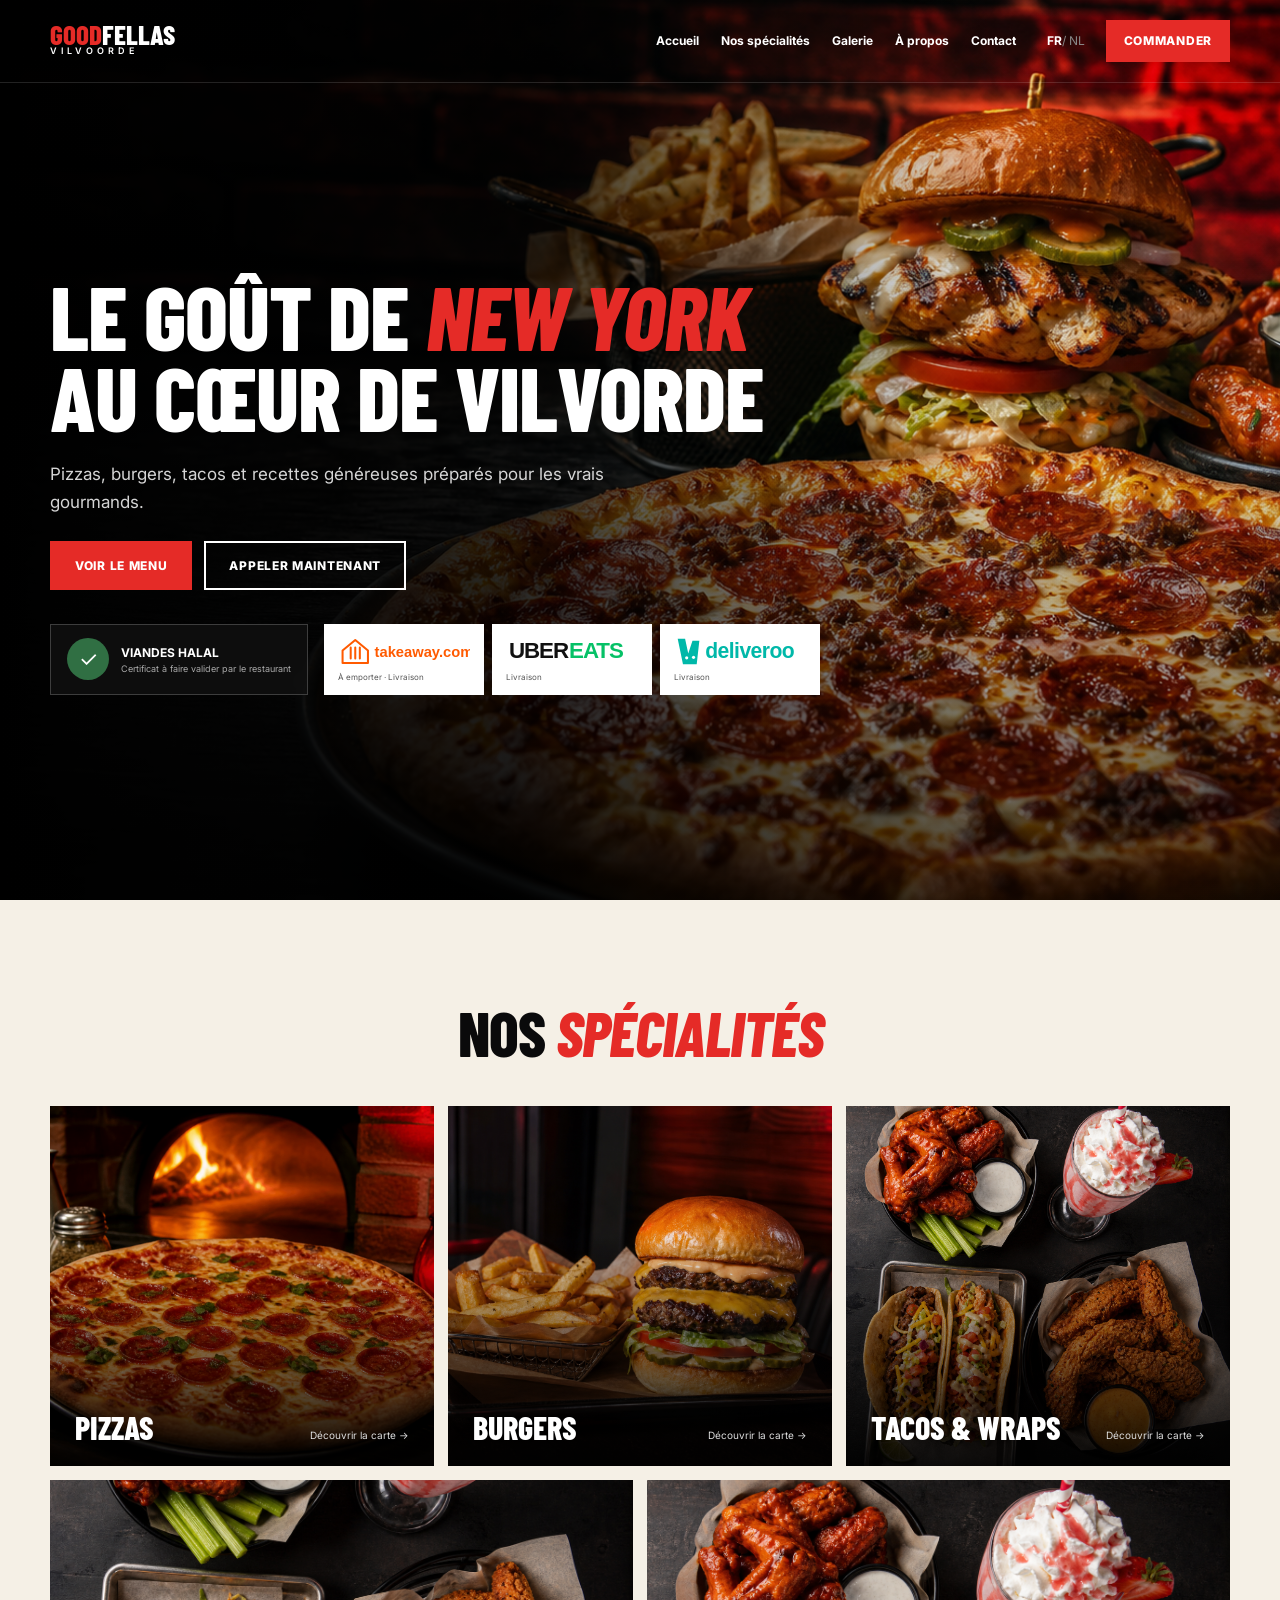
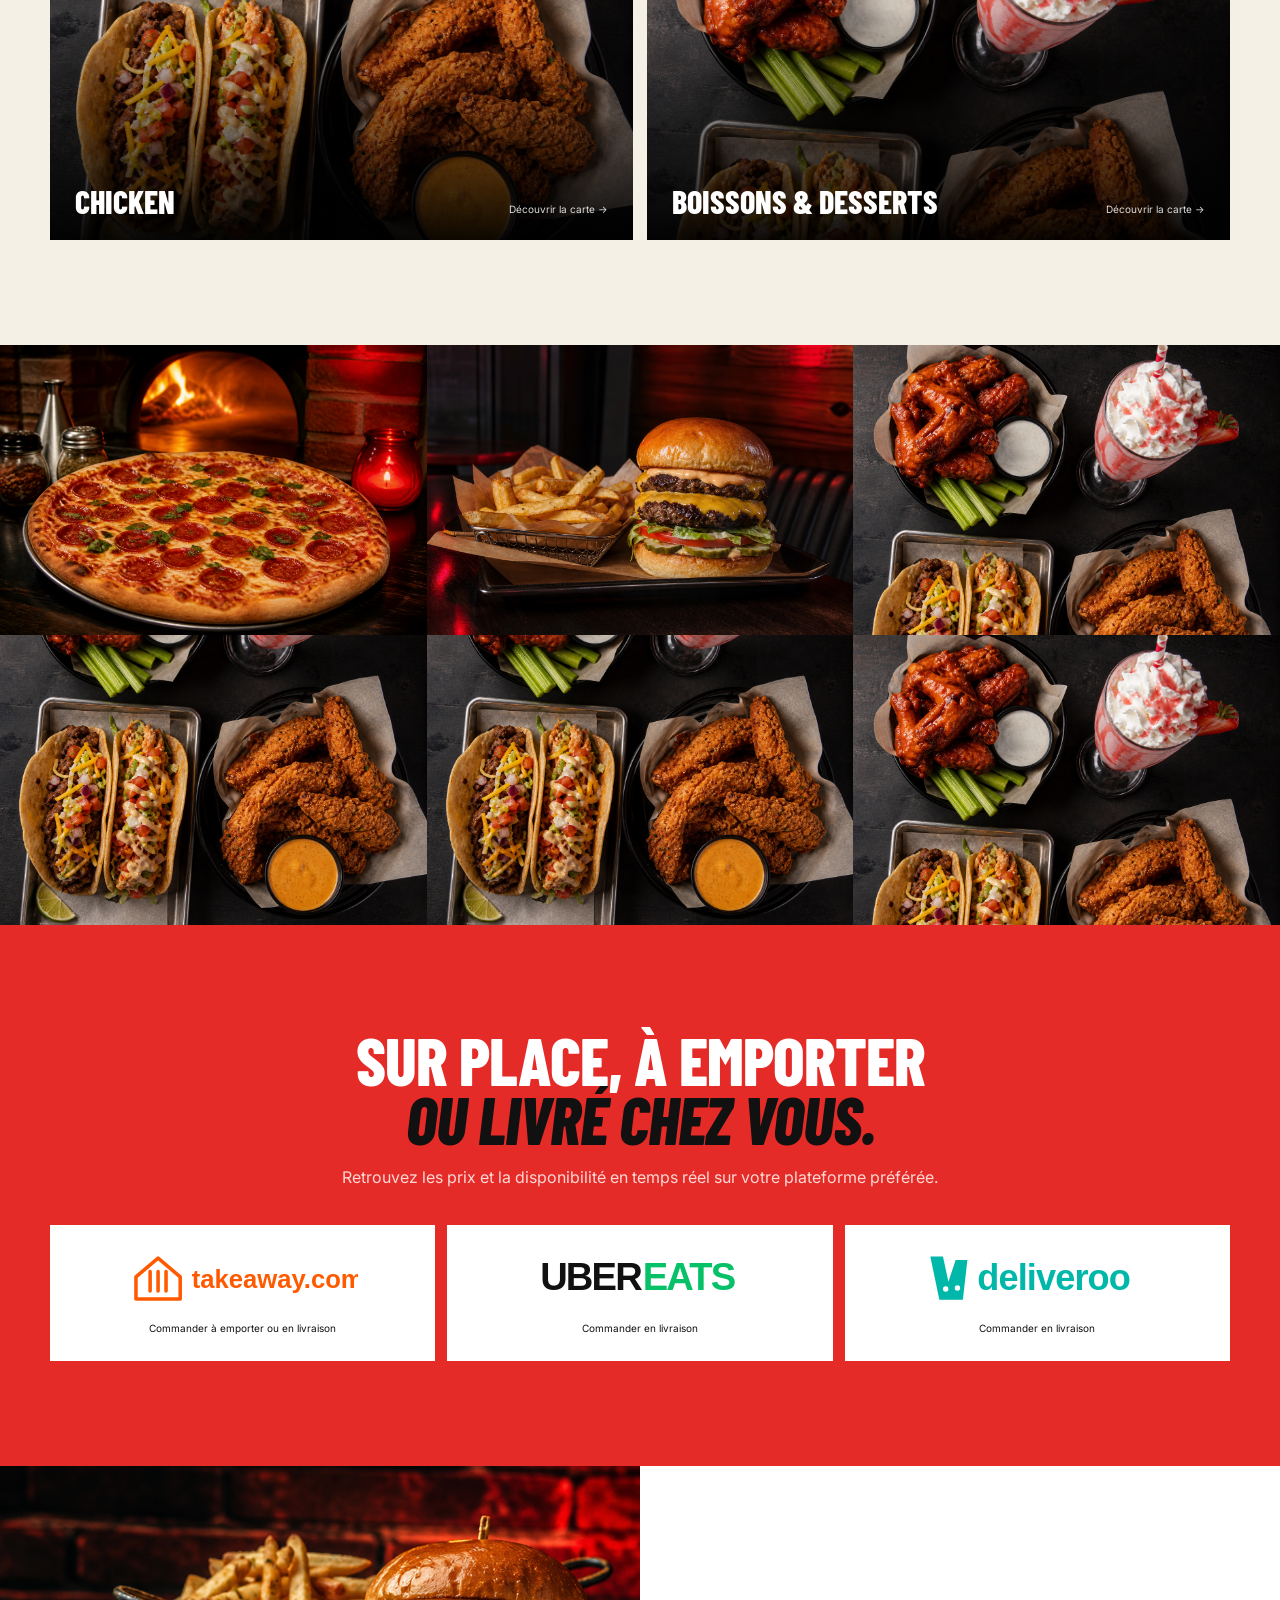
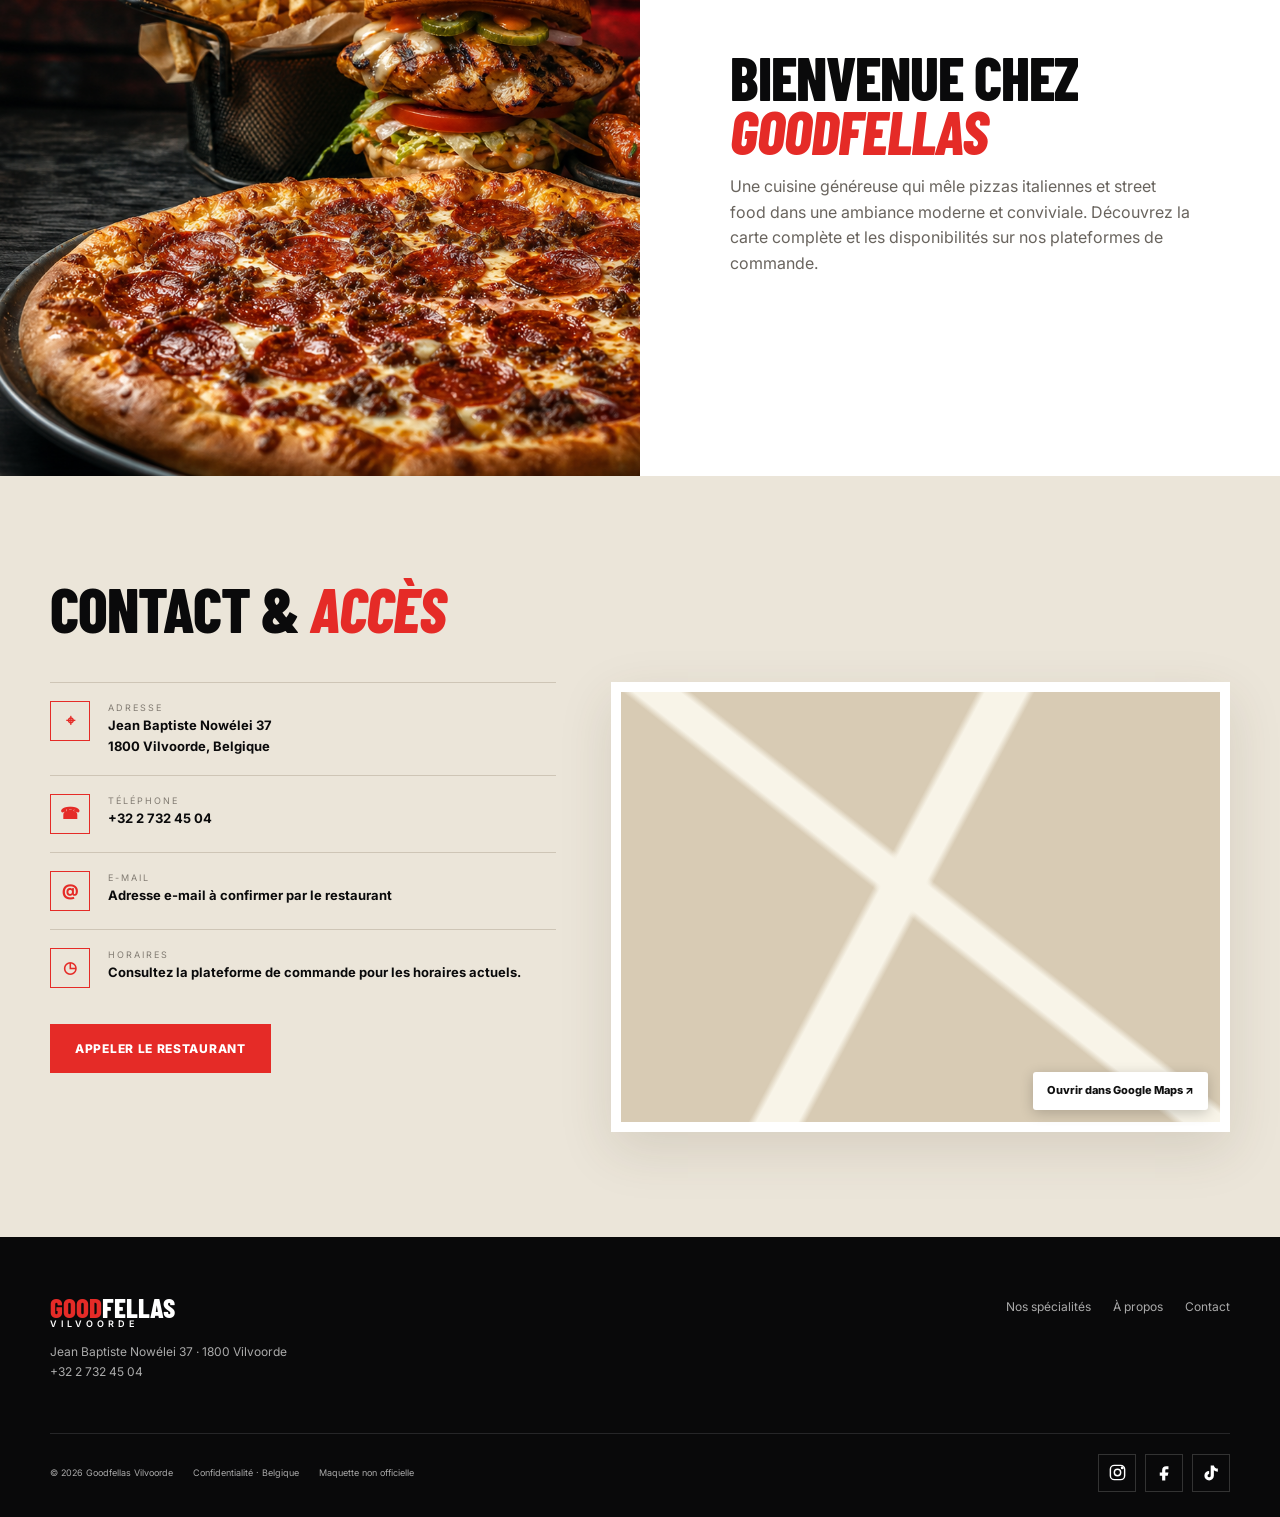
==== index.html @ 376e8bee "Déploiement automatique Vercel" ====
<!doctype html>
<!-- Site officiel Goodfellas Vilvoorde — déploiement continu via GitHub et Vercel -->
<html lang="fr">
<head>
  <meta charset="UTF-8">
  <meta name="viewport" content="width=device-width,initial-scale=1">
  <title>Goodfellas Vilvoorde | Pizzas, burgers & street food</title>
  <meta name="description" content="Découvrez les spécialités Goodfellas à Vilvoorde : pizzas, burgers, tacos, wraps, chicken et milkshakes. Commande en ligne et contact.">
  <meta name="theme-color" content="#0b0b0c">
  <meta property="og:title" content="Goodfellas Vilvoorde">
  <meta property="og:description" content="Le goût de New York au cœur de Vilvorde.">
  <meta property="og:type" content="restaurant">
  <meta property="og:locale" content="fr_BE">
  <meta property="og:image" content="images/hero-feast.png">
  <link rel="preload" as="image" href="images/hero-feast.png">
  <link rel="stylesheet" href="style.css">
  <script type="application/ld+json">{"@context":"https://schema.org","@type":"Restaurant","name":"Goodfellas Vilvoorde","address":{"@type":"PostalAddress","streetAddress":"Jean Baptiste Nowélei 37","postalCode":"1800","addressLocality":"Vilvoorde","addressCountry":"BE"},"telephone":"+3227324504","vatID":"BE1016971457","servesCuisine":["Pizza","Burgers","Street food"]}</script>
</head>
<body>
  <a class="skip-link" href="#main" data-i18n="skip">Aller au contenu</a>
  <header class="site-header" id="top">
    <nav class="nav wrap" aria-label="Navigation principale">
      <a class="brand" href="#home" aria-label="Goodfellas Vilvoorde, accueil"><span>GOOD</span>FELLAS<small>VILVOORDE</small></a>
      <button class="menu-toggle" aria-expanded="false" aria-controls="nav-links" aria-label="Ouvrir le menu"><span></span><span></span><span></span></button>
      <div class="nav-links" id="nav-links">
        <a href="#home" data-i18n="navHome">Accueil</a>
        <a href="#specialites" data-i18n="navMenu">Nos spécialités</a>
        <a href="#gallery" data-i18n="navGallery">Galerie</a>
        <a href="#about" data-i18n="navAbout">À propos</a>
        <a href="#contact" data-i18n="navContact">Contact</a>
      </div>
      <div class="nav-actions"><button class="lang" aria-label="Changer la langue"><strong>FR</strong><span>/</span> NL</button><a class="btn btn-small" href="#order" data-i18n="order">Commander</a></div>
    </nav>
  </header>

  <main id="main">
    <section class="hero" id="home">
      <div class="hero-shade"></div>
      <div class="wrap hero-content reveal">
        <h1 data-i18n="heroTitle">Le goût de <em>New York</em><br>au cœur de Vilvorde</h1>
        <p data-i18n="heroText">Pizzas, burgers, tacos et recettes généreuses préparés pour les vrais gourmands.</p>
        <div class="hero-buttons"><a class="btn" href="#specialites" data-i18n="viewMenu">Voir le menu</a><a class="btn btn-outline" href="tel:+3227324504" data-i18n="callNow">Appeler maintenant</a></div>
        <div class="hero-trust">
          <button class="halal-proof" type="button" aria-haspopup="dialog"><span class="seal">✓</span><span><strong data-i18n="halal">Viandes halal</strong><small data-i18n="certificate">Certificat à faire valider par le restaurant</small></span></button>
          <div class="quick-order" aria-label="Plateformes de commande">
            <a class="platform takeaway" data-service="takeaway" target="_blank" rel="noopener" aria-label="Commander avec Takeaway.com"><img src="images/takeaway-logo.svg" alt="Takeaway.com"><small data-i18n="pickupDelivery">À emporter · Livraison</small></a>
            <a class="platform uber" data-service="ubereats" target="_blank" rel="noopener" aria-label="Commander avec Uber Eats"><img src="images/ubereats-logo.svg" alt="Uber Eats"><small data-i18n="delivery">Livraison</small></a>
            <a class="platform deliveroo" data-service="deliveroo" target="_blank" rel="noopener" aria-label="Commander avec Deliveroo"><img src="images/deliveroo-logo.svg" alt="Deliveroo"><small data-i18n="delivery">Livraison</small></a>
          </div>
        </div>
      </div>
    </section>

    <section class="section specialties" id="specialites">
      <div class="wrap">
        <h2 class="simple-title reveal" data-i18n="specialtiesTitle">Nos <em>spécialités</em></h2>
        <div class="category-grid">
          <a class="category-card reveal" href="menu.html?cat=pizzas"><img src="images/pizza-gallery.png" alt="Pizza New York style"><span><strong data-i18n="catPizza">Pizzas</strong><small data-i18n="discover">Découvrir la carte →</small></span></a>
          <a class="category-card reveal" href="menu.html?cat=burgers"><img src="images/burger-gallery.png" alt="Burger et frites"><span><strong data-i18n="catBurger">Burgers</strong><small data-i18n="discover">Découvrir la carte →</small></span></a>
          <a class="category-card reveal" href="menu.html?cat=tacos"><img src="images/streetfood-gallery.png" alt="Tacos et wraps généreux"><span><strong data-i18n="catTacos">Tacos & wraps</strong><small data-i18n="discover">Découvrir la carte →</small></span></a>
          <a class="category-card reveal" href="menu.html?cat=chicken"><img src="images/streetfood-gallery.png" alt="Chicken wings et tenders"><span><strong data-i18n="catChicken">Chicken</strong><small data-i18n="discover">Découvrir la carte →</small></span></a>
          <a class="category-card reveal" href="menu.html?cat=drinks"><img src="images/streetfood-gallery.png" alt="Milkshake et boissons"><span><strong data-i18n="catDrinks">Boissons & desserts</strong><small data-i18n="discover">Découvrir la carte →</small></span></a>
        </div>
      </div>
    </section>

    <section class="photo-strip" id="gallery" aria-label="Galerie culinaire">
      <button class="gallery-photo reveal" data-caption="Pizza New York Style"><img src="images/pizza-gallery.png" alt="Pizza au pepperoni devant un four" loading="lazy"></button>
      <button class="gallery-photo reveal" data-caption="Goodfellas Burger"><img src="images/burger-gallery.png" alt="Double burger avec frites" loading="lazy"></button>
      <button class="gallery-photo crop-wings reveal" data-caption="Chicken Wings"><img src="images/streetfood-gallery.png" alt="Ailes de poulet buffalo" loading="lazy"></button>
      <button class="gallery-photo crop-tacos reveal" data-caption="Tacos"><img src="images/streetfood-gallery.png" alt="Tacos garnis" loading="lazy"></button>
      <button class="gallery-photo crop-tenders reveal" data-caption="Chicken Tenders"><img src="images/streetfood-gallery.png" alt="Chicken tenders croustillants" loading="lazy"></button>
      <button class="gallery-photo crop-shake reveal" data-caption="Milkshake"><img src="images/streetfood-gallery.png" alt="Milkshake à la fraise" loading="lazy"></button>
    </section>

    <section class="order-section" id="order">
      <div class="wrap reveal">
        <h2 data-i18n="orderTitle">Sur place, à emporter<br><em>ou livré chez vous.</em></h2>
        <p data-i18n="orderText">Retrouvez les prix et la disponibilité en temps réel sur votre plateforme préférée.</p>
        <div class="order-cards">
          <a class="big-platform takeaway" data-service="takeaway" target="_blank" rel="noopener"><img src="images/takeaway-logo.svg" alt="Takeaway.com"><small data-i18n="orderPickup">Commander à emporter ou en livraison</small></a>
          <a class="big-platform uber" data-service="ubereats" target="_blank" rel="noopener"><img src="images/ubereats-logo.svg" alt="Uber Eats"><small data-i18n="orderDelivery">Commander en livraison</small></a>
          <a class="big-platform deliveroo" data-service="deliveroo" target="_blank" rel="noopener"><img src="images/deliveroo-logo.svg" alt="Deliveroo"><small data-i18n="orderDelivery">Commander en livraison</small></a>
        </div>
      </div>
    </section>

    <section class="about" id="about">
      <div class="about-photo reveal"><img src="images/hero-feast.png" alt="Pizza, burger et wings Goodfellas" loading="lazy"></div>
      <div class="about-content reveal"><h2 data-i18n="aboutTitle">Bienvenue chez<br><em>Goodfellas</em></h2><p data-i18n="aboutText">Une cuisine généreuse qui mêle pizzas italiennes et street food dans une ambiance moderne et conviviale. Découvrez la carte complète et les disponibilités sur nos plateformes de commande.</p></div>
    </section>

    <section class="contact" id="contact">
      <div class="wrap">
        <h2 class="reveal" data-i18n="contactTitle">Contact & <em>accès</em></h2>
        <div class="contact-layout">
          <div class="contact-details reveal">
            <a class="contact-row" href="https://www.google.com/maps/dir/?api=1&destination=Jean+Baptiste+Nowelei+37+1800+Vilvoorde" target="_blank" rel="noopener"><span class="contact-icon">⌖</span><span><small data-i18n="address">ADRESSE</small><strong>Jean Baptiste Nowélei 37<br>1800 Vilvoorde, Belgique</strong></span></a>
            <a class="contact-row" href="tel:+3227324504"><span class="contact-icon">☎</span><span><small data-i18n="phone">TÉLÉPHONE</small><strong>+32 2 732 45 04</strong></span></a>
            <div class="contact-row"><span class="contact-icon">@</span><span><small>E-MAIL</small><strong data-i18n="emailPending">Adresse e-mail à confirmer par le restaurant</strong></span></div>
            <div class="contact-row"><span class="contact-icon">◷</span><span><small data-i18n="hours">HORAIRES</small><strong data-i18n="hoursText">Consultez la plateforme de commande pour les horaires actuels.</strong></span></div>
            <a class="btn" href="tel:+3227324504" data-i18n="call">Appeler le restaurant</a>
          </div>
          <div class="map-consent reveal" id="map-box">
            <iframe title="Carte Google Maps de Goodfellas Vilvoorde" loading="lazy" referrerpolicy="no-referrer-when-downgrade" src="https://www.google.com/maps?q=Jean+Baptiste+Nowelei+37+1800+Vilvoorde&output=embed"></iframe>
            <a class="map-open" href="https://www.google.com/maps/dir/?api=1&destination=Jean+Baptiste+Nowelei+37+1800+Vilvoorde" target="_blank" rel="noopener">Ouvrir dans Google Maps ↗</a>
          </div>
        </div>
      </div>
    </section>
  </main>

  <footer>
    <div class="wrap footer-main"><div><a class="brand" href="#top"><span>GOOD</span>FELLAS<small>VILVOORDE</small></a><p>Jean Baptiste Nowélei 37 · 1800 Vilvoorde<br><a href="tel:+3227324504">+32 2 732 45 04</a></p></div><nav aria-label="Navigation de pied de page"><a href="#specialites" data-i18n="navMenu">Nos spécialités</a><a href="#about" data-i18n="navAbout">À propos</a><a href="#contact" data-i18n="navContact">Contact</a></nav></div>
    <div class="wrap footer-line"><div><span>© <span id="year"></span> Goodfellas Vilvoorde</span><a href="privacy.html" data-i18n="privacy">Confidentialité · Belgique</a><span data-i18n="mockup">Maquette non officielle</span></div><div class="socials"><a href="https://www.instagram.com/goodfellas_vilvoorde/" target="_blank" rel="noopener" aria-label="Instagram Goodfellas Vilvoorde" title="Instagram"><svg viewBox="0 0 24 24" aria-hidden="true"><rect x="3" y="3" width="18" height="18" rx="5"/><circle cx="12" cy="12" r="4"/><circle cx="18" cy="6" r="1"/></svg></a><a href="https://www.facebook.com/search/top?q=Goodfellas%20Vilvoorde" target="_blank" rel="noopener" aria-label="Rechercher Goodfellas Vilvoorde sur Facebook" title="Facebook"><svg viewBox="0 0 24 24" aria-hidden="true"><path d="M14 8h3V4h-3c-3 0-5 2-5 5v3H6v4h3v6h4v-6h3l1-4h-4V9c0-.7.3-1 1-1z"/></svg></a><a href="https://www.tiktok.com/search?q=goodfellas%20vilvoorde" target="_blank" rel="noopener" aria-label="Rechercher Goodfellas Vilvoorde sur TikTok" title="TikTok"><svg viewBox="0 0 24 24" aria-hidden="true"><path d="M15 3c.5 2.5 2 4 5 4v4c-2 0-3.7-.6-5-1.7V16a6 6 0 1 1-6-6v4a2 2 0 1 0 2 2V3z"/></svg></a></div></div>
  </footer>
  <button class="back-top" aria-label="Retour en haut">↑</button>
  <dialog class="lightbox"><button aria-label="Fermer">×</button><img src="" alt=""><p></p></dialog>
  <dialog class="certificate-dialog"><button class="dialog-close" aria-label="Fermer">×</button><span class="cert-mark">✓</span><h2 data-i18n="certTitle">Information halal</h2><p data-i18n="certText">Le certificat officiel n’a pas encore été fourni pour cette maquette. Il devra être ajouté ici uniquement après validation par le restaurant.</p></dialog>
  <script src="script.js"></script>
</body>
</html>
---- style.css ----
@import url('https://fonts.googleapis.com/css2?family=Barlow+Condensed:ital,wght@0,600;0,700;0,800;1,800&family=Inter:wght@400;500;600;700;800&display=swap');
:root{--red:#e52b27;--ink:#0a0a0b;--cream:#f5f0e6;--white:#fff;--green:#53a46a;--line:#d8d0c3;--head:'Barlow Condensed',Impact,sans-serif;--body:Inter,Arial,sans-serif}*{box-sizing:border-box}html{scroll-behavior:smooth}body{margin:0;background:var(--cream);color:var(--ink);font:400 16px/1.6 var(--body);overflow-x:hidden}img{display:block;width:100%}a{color:inherit;text-decoration:none}button,input,textarea{font:inherit}.wrap{width:min(1180px,calc(100% - 40px));margin:auto}.skip-link{position:fixed;left:10px;top:-100px;z-index:100;background:#fff;padding:10px}.skip-link:focus{top:10px}.site-header{position:fixed;inset:0 0 auto;z-index:50;border-bottom:1px solid #ffffff22;transition:.3s}.site-header.scrolled,.inner-page .site-header{background:#0a0a0bf4;box-shadow:0 8px 30px #0004}.nav{height:82px;display:flex;align-items:center;gap:25px}.brand{font:800 27px/20px var(--head);color:#fff;display:inline-flex;flex-wrap:wrap;width:130px}.brand span{color:var(--red)}.brand small{width:100%;font:600 9px/1.5 var(--body);letter-spacing:4px;color:#fff}.nav-links{display:flex;gap:22px;margin-left:auto}.nav-links a{color:#fff;font-size:12px;font-weight:700}.nav-links a:hover{color:var(--red)}.nav-actions{display:flex;align-items:center;gap:15px}.lang{border:0;background:none;color:#888;cursor:pointer;font-size:12px}.lang strong{color:#fff}.btn{display:inline-flex;align-items:center;justify-content:center;border:2px solid var(--red);background:var(--red);color:#fff;padding:13px 23px;font-size:12px;font-weight:800;text-transform:uppercase;letter-spacing:.7px;cursor:pointer;transition:.25s}.btn:hover{background:#fff;color:#111;border-color:#fff;transform:translateY(-2px)}.btn-small{padding:9px 16px}.btn-outline{background:transparent;border-color:#fff}.menu-toggle{display:none;background:none;border:0;width:40px}.menu-toggle span{display:block;height:2px;background:#fff;margin:6px}.hero{height:min(920px,100vh);min-height:760px;position:relative;display:flex;align-items:center;background:#111 url('images/hero-feast.png') center/cover no-repeat}.hero-shade{position:absolute;inset:0;background:linear-gradient(90deg,#000f 0%,#000c 40%,#0001 78%),linear-gradient(0deg,#000a,transparent 50%)}.hero-content{position:relative;padding-top:70px;color:#fff}.hero h1,.simple-title,.order-section h2,.about h2,.contact h2,.menu-hero h1{font:800 clamp(50px,7vw,92px)/.9 var(--head);text-transform:uppercase;letter-spacing:-1px;margin:0}.hero h1 em,h2 em,.menu-hero h1 em{font-style:italic;color:var(--red)}.hero p{max-width:560px;color:#d5d5d5;font-size:17px;margin:25px 0}.hero-buttons{display:flex;gap:12px}.hero-trust{display:flex;align-items:stretch;gap:16px;margin-top:34px}.halal-proof{border:1px solid #ffffff33;background:#111c;color:#fff;padding:12px 16px;display:flex;align-items:center;gap:12px;text-align:left;cursor:pointer;backdrop-filter:blur(7px)}.seal{display:grid;place-items:center;width:42px;height:42px;border-radius:50%;background:#306f43;color:#fff;font-size:22px}.halal-proof strong,.halal-proof small{display:block}.halal-proof strong{font-size:12px;text-transform:uppercase}.halal-proof small{max-width:170px;color:#aaa;font-size:9px}.quick-order{display:flex;gap:8px}.platform{min-width:135px;padding:11px 14px;background:#fff;color:#111;display:flex;flex-direction:column;justify-content:center;transition:.25s}.platform:hover{transform:translateY(-3px)}.platform b{font-size:13px}.platform small{font-size:8px;color:#555}.platform.uber i{color:#06c167;font-style:normal}.platform.deliveroo{color:#008f87}.platform.takeaway{color:#f15b2a}.section{padding:105px 0}.simple-title{font-size:62px;text-align:center;margin-bottom:45px}.category-grid{display:grid;grid-template-columns:repeat(12,1fr);gap:14px}.category-card{position:relative;grid-column:span 4;height:360px;overflow:hidden;background:#111;color:#fff}.category-card:nth-child(4),.category-card:nth-child(5){grid-column:span 6}.category-card img{height:100%;object-fit:cover;transition:.6s}.category-card:nth-child(3) img{object-position:25% 75%}.category-card:nth-child(4) img{object-position:80% 80%}.category-card:nth-child(5) img{object-position:75% 10%}.category-card:after{content:"";position:absolute;inset:35% 0 0;background:linear-gradient(transparent,#000e)}.category-card>span{position:absolute;z-index:2;left:25px;bottom:23px;right:25px;display:flex;align-items:end;justify-content:space-between}.category-card strong{font:800 32px/1 var(--head);text-transform:uppercase}.category-card small{font-size:10px;color:#ddd}.category-card:hover img{transform:scale(1.06)}.photo-strip{display:grid;grid-template-columns:repeat(3,1fr);grid-auto-rows:290px;background:#080809}.gallery-photo{border:0;padding:0;overflow:hidden;background:#111;cursor:pointer}.gallery-photo img{height:100%;object-fit:cover;transition:.5s}.gallery-photo:hover img{transform:scale(1.05);filter:brightness(.78)}.crop-wings img{object-position:5% 5%}.crop-tacos img{object-position:5% 95%}.crop-tenders img{object-position:95% 95%}.crop-shake img{object-position:95% 5%}.order-section{padding:105px 0;text-align:center;background:var(--red);color:#fff}.order-section h2{font-size:66px}.order-section h2 em{color:#111}.order-section>div>p{color:#ffd8d6}.order-cards{display:grid;grid-template-columns:repeat(3,1fr);gap:12px;margin-top:35px}.big-platform{background:#fff;color:#111;padding:25px;display:grid;gap:4px;justify-items:center;transition:.25s}.big-platform:hover{background:#111;color:#fff;transform:translateY(-5px)}.big-platform b{font-size:17px}.big-platform small{font-size:10px}.platform-icon{width:46px;height:46px;border-radius:12px;display:grid;place-items:center;color:#fff;font-weight:900;margin-bottom:7px}.big-platform.takeaway .platform-icon{background:#f15b2a}.big-platform.uber .platform-icon{background:#06c167}.big-platform.deliveroo .platform-icon{background:#00c1b2}.about{display:grid;grid-template-columns:1fr 1fr;background:#fff;min-height:610px}.about-photo{overflow:hidden}.about-photo img{height:100%;object-fit:cover;object-position:68% center}.about-content{padding:90px max(35px,7vw);align-self:center}.about h2{font-size:60px}.about-content p{color:#69645e;max-width:580px}.contact{padding:105px 0;background:#ebe5d9}.contact h2{font-size:62px;margin-bottom:45px}.contact-layout{display:grid;grid-template-columns:.9fr 1.1fr;gap:55px}.contact-details{display:grid;align-content:start}.contact-row{display:flex;gap:18px;padding:18px 0;border-top:1px solid #cec5b6}.contact-icon{display:grid;place-items:center;width:40px;height:40px;border:1px solid var(--red);color:var(--red);font-weight:800}.contact-row small,.contact-row strong{display:block}.contact-row small{font-size:9px;letter-spacing:2px;color:#817b72}.contact-row strong{font-size:13px}.contact-details>.btn{justify-self:start;margin-top:18px}.map-consent{min-height:450px;background:linear-gradient(38deg,transparent 48%,#f8f4e8 49% 53%,transparent 54%),linear-gradient(118deg,transparent 43%,#f8f4e8 44% 49%,transparent 50%),#d8cbb4;border:10px solid #fff;box-shadow:0 18px 50px #4e3a2422;position:relative}.map-placeholder{position:absolute;inset:0;display:flex;flex-direction:column;align-items:center;justify-content:center;text-align:center;padding:30px;background:#d6c9b5aa}.map-placeholder>span{font-size:50px;color:var(--red)}.map-placeholder p{font-size:12px;max-width:310px}.map-consent iframe{width:100%;height:100%;min-height:430px;border:0;display:block}footer{background:#09090a;color:#aaa;padding:60px 0 25px}.footer-main{display:flex;justify-content:space-between;align-items:start}.footer-main p{font-size:12px}.footer-main nav{display:flex;gap:22px;font-size:12px}.footer-line{border-top:1px solid #262628;margin-top:40px;padding-top:20px;display:flex;align-items:center;justify-content:space-between}.footer-line>div:first-child{display:flex;gap:20px;font-size:9px}.socials{display:flex;gap:9px}.socials a{width:38px;height:38px;border:1px solid #333;display:grid;place-items:center;transition:.2s}.socials a:hover{border-color:var(--red);background:var(--red)}.socials svg{width:19px;height:19px;fill:none;stroke:#fff;stroke-width:1.8}.socials a:nth-child(n+2) svg{fill:#fff;stroke:none}.back-top{position:fixed;right:20px;bottom:20px;width:44px;height:44px;border:0;background:var(--red);color:#fff;z-index:30;opacity:0;pointer-events:none;transition:.3s}.back-top.show{opacity:1;pointer-events:auto}.lightbox,.certificate-dialog{border:0;padding:0;background:#111;color:#fff;box-shadow:0 20px 80px #000}.lightbox{width:min(900px,90vw)}dialog::backdrop{background:#000d}.lightbox img{max-height:78vh;object-fit:contain}.lightbox button,.dialog-close{position:absolute;right:8px;top:8px;width:40px;height:40px;background:#000b;color:#fff;border:0;font-size:27px;cursor:pointer}.lightbox p{padding:0 20px}.certificate-dialog{width:min(470px,90vw);padding:48px;text-align:center}.cert-mark{margin:auto;display:grid;place-items:center;width:80px;height:80px;border:3px solid var(--green);border-radius:50%;font-size:40px;color:var(--green)}.certificate-dialog h2{font:800 35px var(--head);text-transform:uppercase}.certificate-dialog p{color:#bbb;font-size:13px}.reveal{opacity:0;transform:translateY(24px);transition:.7s}.reveal.visible{opacity:1;transform:none}
/* Menu category page */.inner-page{background:#0d0d0e;color:#fff}.menu-hero{padding:170px 0 75px;background:#111 center/cover no-repeat;position:relative}.menu-hero:before{content:"";position:absolute;inset:0;background:linear-gradient(90deg,#000e,#0007)}.menu-hero .wrap{position:relative}.menu-hero a{font-size:11px;font-weight:800;color:#ddd}.menu-hero h1{font-size:70px;margin-top:30px}.menu-page{padding:70px 0 100px;background:#f5f0e6;color:#111}.menu-note{display:flex;justify-content:space-between;gap:25px;border-bottom:1px solid #cfc5b6;padding-bottom:25px;margin-bottom:30px;font-size:12px;color:#716b63}.item-list{display:grid;grid-template-columns:1fr 1fr;gap:10px}.menu-item{background:#fff;padding:19px 22px;border-left:3px solid transparent}.menu-item:hover{border-color:var(--red)}.menu-item h2{font:800 22px/1.1 var(--head);text-transform:uppercase;margin:0 0 7px}.menu-item p{font-size:11px;color:#6d6964;margin:0}.phone-cta{margin-top:55px;background:#111;color:#fff;padding:45px;text-align:center}.phone-cta h2{font:800 38px var(--head);text-transform:uppercase;margin:0 0 10px}.phone-cta p{color:#aaa}.privacy-main{padding:150px 0 90px;background:#f5f0e6;min-height:100vh}.privacy-main h1{font:800 60px var(--head);text-transform:uppercase}.privacy-copy{max-width:760px}.privacy-copy h2{font:800 28px var(--head);text-transform:uppercase;margin-top:35px}.privacy-copy p,.privacy-copy li{font-size:14px;color:#59554f}.privacy-copy a{color:var(--red);text-decoration:underline}
@media(max-width:950px){.nav-links{position:fixed;inset:82px 0 auto;background:#09090a;padding:30px 20px;display:none;flex-direction:column;align-items:flex-start}.nav-links.open{display:flex}.menu-toggle{display:block;margin-left:auto}.hero-trust{flex-direction:column;align-items:flex-start}.category-card{grid-column:span 6}.category-card:nth-child(5){grid-column:span 12}.photo-strip{grid-template-columns:repeat(2,1fr)}.about{grid-template-columns:1fr}.about-photo{height:440px}.contact-layout{grid-template-columns:1fr}.footer-main{gap:40px}.footer-main nav{flex-wrap:wrap}.item-list{grid-template-columns:1fr}}
@media(max-width:640px){.wrap{width:min(100% - 28px,1180px)}.nav{height:70px}.nav-links{top:70px}.nav-actions .btn{display:none}.hero{height:auto;min-height:780px;background-position:65% center}.hero-shade{background:linear-gradient(90deg,#000f,#000a),linear-gradient(0deg,#000d,transparent)}.hero h1{font-size:49px}.hero p{font-size:14px}.hero-buttons{flex-direction:column;align-items:flex-start}.quick-order{width:100%;overflow-x:auto}.platform{min-width:125px}.section{padding:72px 0}.simple-title,.contact h2{font-size:45px}.category-grid{display:block}.category-card,.category-card:nth-child(n){display:block;height:260px;margin-bottom:10px}.category-card>span{display:block}.category-card small{display:block;margin-top:7px}.photo-strip{grid-auto-rows:190px}.order-section{padding:75px 0}.order-section h2{font-size:45px}.order-cards{grid-template-columns:1fr}.about-photo{height:310px}.about-content{padding:70px 25px}.about h2{font-size:46px}.contact{padding:75px 0}.map-consent{min-height:350px}.map-consent iframe{min-height:330px}.footer-main{display:block}.footer-main nav{margin-top:30px}.footer-line{align-items:flex-start;gap:20px}.footer-line>div:first-child{flex-direction:column;gap:7px}.menu-hero{padding:130px 0 55px}.menu-hero h1{font-size:52px}.menu-note{display:block}.phone-cta{padding:35px 20px}.privacy-main h1{font-size:45px}}
@media(prefers-reduced-motion:reduce){html{scroll-behavior:auto}*,*:before,*:after{transition:none!important}.reveal{opacity:1;transform:none}}

/* Brand delivery logos, live Google map and compact mobile ordering CTA */
.platform{min-width:145px}
.platform img{width:132px;height:34px;object-fit:contain;object-position:left center}
.platform small{margin-top:2px}
.big-platform{gap:12px}
.big-platform:hover{background:#f7f7f7;color:#111}
.big-platform img{width:min(230px,85%);height:58px;object-fit:contain}
.map-open{position:absolute;right:12px;bottom:12px;z-index:2;background:#fff;color:#111;padding:10px 14px;border-radius:3px;box-shadow:0 3px 14px #0003;font-size:11px;font-weight:800}
.map-open:hover{color:var(--red)}
@media(max-width:640px){
  .nav{gap:10px}
  .nav-actions{gap:7px}
  .nav-actions .lang{display:none}
  .nav-actions .btn{display:inline-flex;padding:8px 10px;font-size:9px}
}
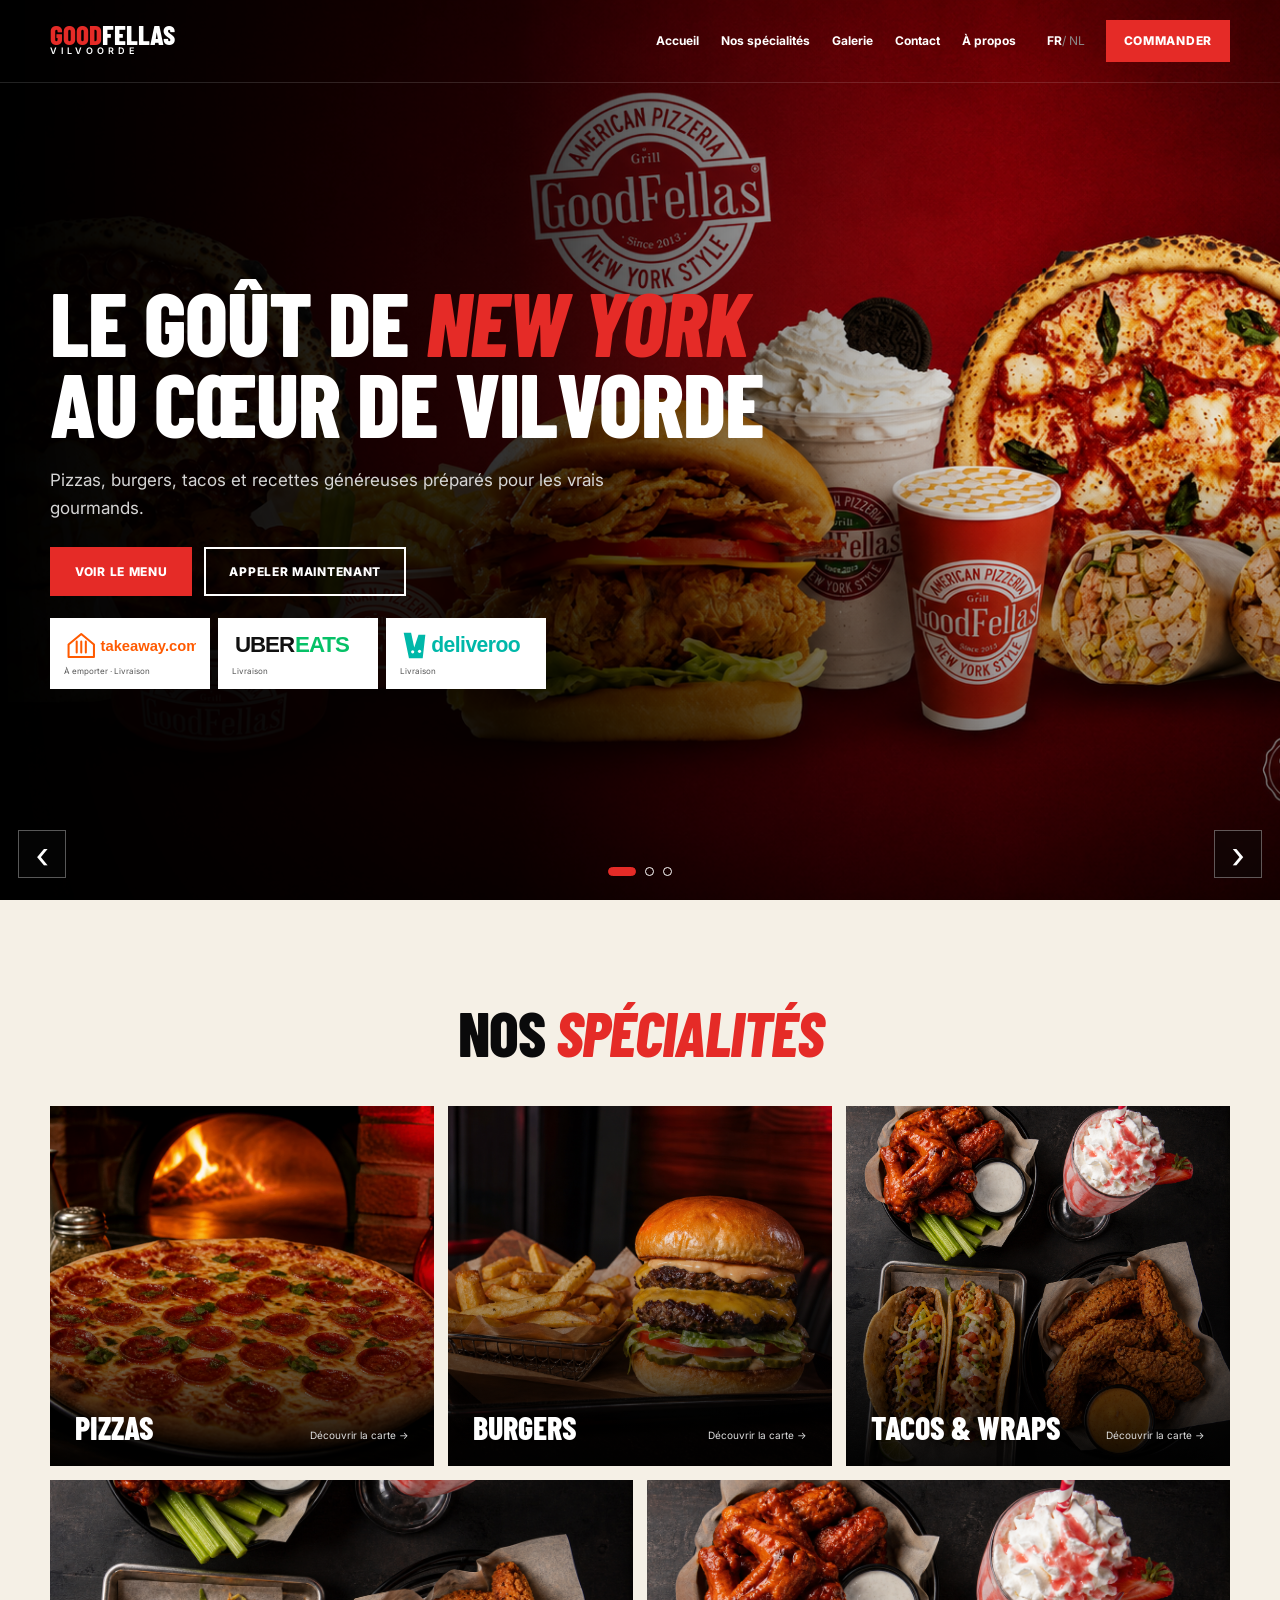
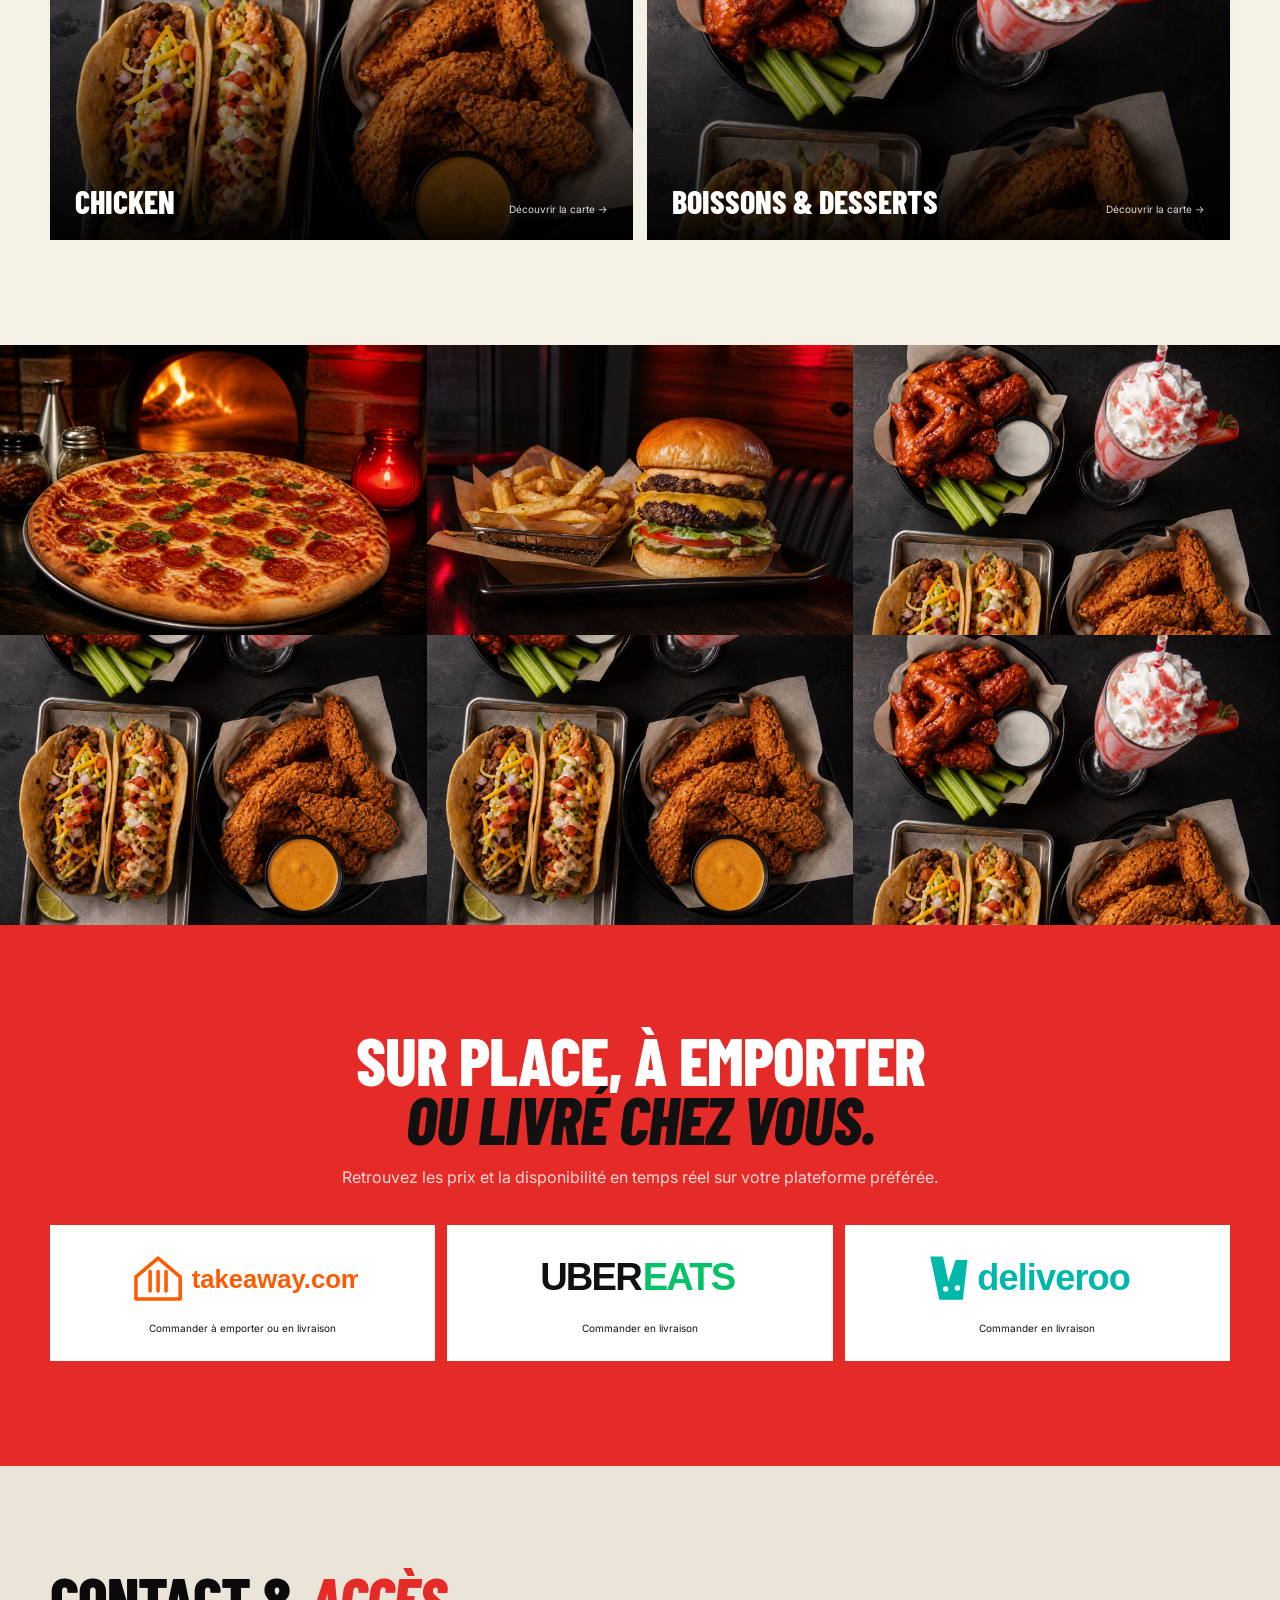
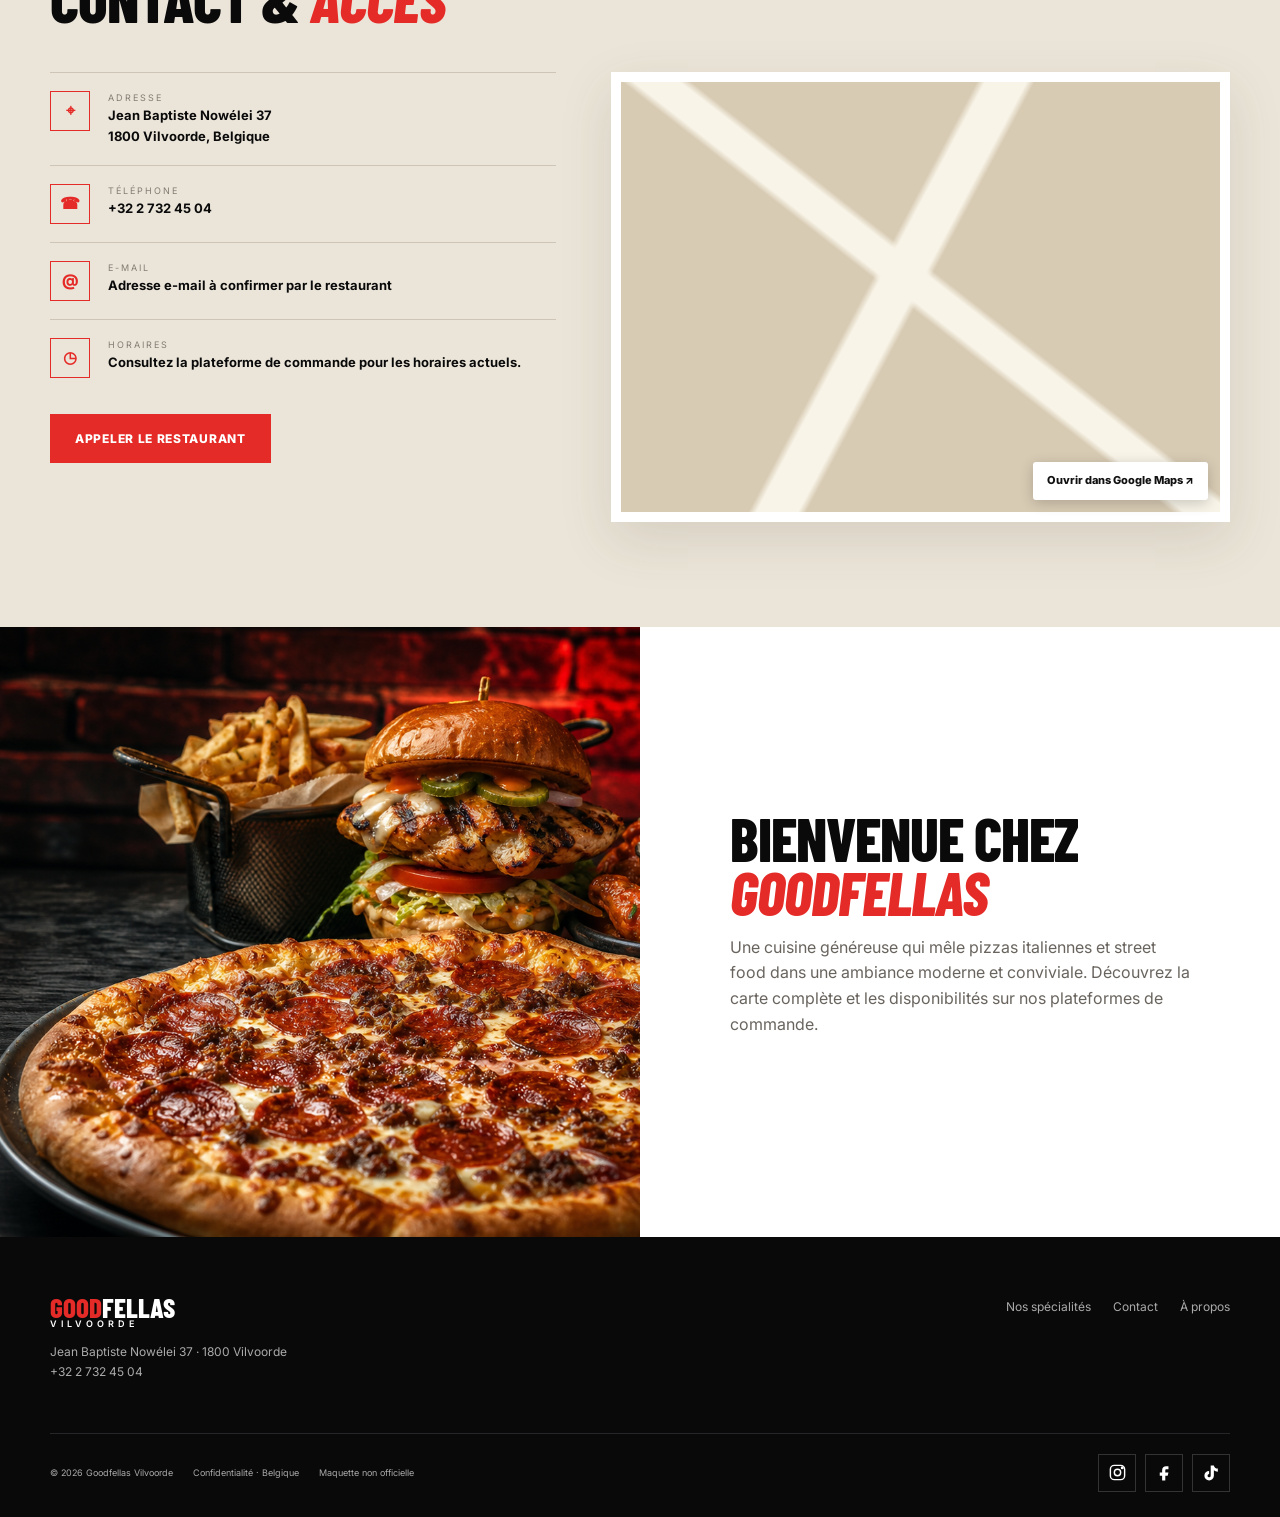
==== commit 8ed092f1: "Carrousel de trois images sur la page d’accueil" ====
--- a/index.html
+++ b/index.html
@@ -11,8 +11,8 @@
   <meta property="og:description" content="Le goût de New York au cœur de Vilvorde.">
   <meta property="og:type" content="restaurant">
   <meta property="og:locale" content="fr_BE">
-  <meta property="og:image" content="images/hero-feast.png">
-  <link rel="preload" as="image" href="images/hero-feast.png">
+  <meta property="og:image" content="images/hero-slide-1.png">
+  <link rel="preload" as="image" href="images/hero-slide-1.png">
   <link rel="stylesheet" href="style.css">
   <script type="application/ld+json">{"@context":"https://schema.org","@type":"Restaurant","name":"Goodfellas Vilvoorde","address":{"@type":"PostalAddress","streetAddress":"Jean Baptiste Nowélei 37","postalCode":"1800","addressLocality":"Vilvoorde","addressCountry":"BE"},"telephone":"+3227324504","vatID":"BE1016971457","servesCuisine":["Pizza","Burgers","Street food"]}</script>
 </head>
@@ -26,8 +26,8 @@
         <a href="#home" data-i18n="navHome">Accueil</a>
         <a href="#specialites" data-i18n="navMenu">Nos spécialités</a>
         <a href="#gallery" data-i18n="navGallery">Galerie</a>
+        <a href="#contact" data-i18n="navContact">Contact</a>
         <a href="#about" data-i18n="navAbout">À propos</a>
-        <a href="#contact" data-i18n="navContact">Contact</a>
       </div>
       <div class="nav-actions"><button class="lang" aria-label="Changer la langue"><strong>FR</strong><span>/</span> NL</button><a class="btn btn-small" href="#order" data-i18n="order">Commander</a></div>
     </nav>
@@ -35,19 +35,28 @@
 
   <main id="main">
     <section class="hero" id="home">
+      <div class="hero-slider" aria-label="Photos Goodfellas">
+        <div class="hero-slide is-active"><img src="images/hero-slide-1.png" alt="Sélection Goodfellas avec pizzas, burger, wraps et milkshakes"></div>
+        <div class="hero-slide"><img src="images/hero-slide-2.png" alt="Box Goodfellas avec burgers, frites et mozzarella sticks"></div>
+        <div class="hero-slide"><img src="images/hero-slide-3.png" alt="Façade du restaurant Goodfellas"></div>
+      </div>
       <div class="hero-shade"></div>
       <div class="wrap hero-content reveal">
         <h1 data-i18n="heroTitle">Le goût de <em>New York</em><br>au cœur de Vilvorde</h1>
         <p data-i18n="heroText">Pizzas, burgers, tacos et recettes généreuses préparés pour les vrais gourmands.</p>
         <div class="hero-buttons"><a class="btn" href="#specialites" data-i18n="viewMenu">Voir le menu</a><a class="btn btn-outline" href="tel:+3227324504" data-i18n="callNow">Appeler maintenant</a></div>
-        <div class="hero-trust">
-          <button class="halal-proof" type="button" aria-haspopup="dialog"><span class="seal">✓</span><span><strong data-i18n="halal">Viandes halal</strong><small data-i18n="certificate">Certificat à faire valider par le restaurant</small></span></button>
-          <div class="quick-order" aria-label="Plateformes de commande">
-            <a class="platform takeaway" data-service="takeaway" target="_blank" rel="noopener" aria-label="Commander avec Takeaway.com"><img src="images/takeaway-logo.svg" alt="Takeaway.com"><small data-i18n="pickupDelivery">À emporter · Livraison</small></a>
-            <a class="platform uber" data-service="ubereats" target="_blank" rel="noopener" aria-label="Commander avec Uber Eats"><img src="images/ubereats-logo.svg" alt="Uber Eats"><small data-i18n="delivery">Livraison</small></a>
-            <a class="platform deliveroo" data-service="deliveroo" target="_blank" rel="noopener" aria-label="Commander avec Deliveroo"><img src="images/deliveroo-logo.svg" alt="Deliveroo"><small data-i18n="delivery">Livraison</small></a>
-          </div>
+        <div class="quick-order hero-order-logos" aria-label="Plateformes de commande">
+          <a class="platform takeaway" data-service="takeaway" target="_blank" rel="noopener" aria-label="Commander avec Takeaway.com"><img src="images/takeaway-logo.svg" alt="Takeaway.com"><small data-i18n="pickupDelivery">À emporter · Livraison</small></a>
+          <a class="platform uber" data-service="ubereats" target="_blank" rel="noopener" aria-label="Commander avec Uber Eats"><img src="images/ubereats-logo.svg" alt="Uber Eats"><small data-i18n="delivery">Livraison</small></a>
+          <a class="platform deliveroo" data-service="deliveroo" target="_blank" rel="noopener" aria-label="Commander avec Deliveroo"><img src="images/deliveroo-logo.svg" alt="Deliveroo"><small data-i18n="delivery">Livraison</small></a>
         </div>
+      </div>
+      <button class="hero-arrow hero-prev" type="button" aria-label="Photo précédente">‹</button>
+      <button class="hero-arrow hero-next" type="button" aria-label="Photo suivante">›</button>
+      <div class="hero-dots" aria-label="Choisir une photo">
+        <button class="is-active" type="button" aria-label="Photo 1" aria-current="true"></button>
+        <button type="button" aria-label="Photo 2"></button>
+        <button type="button" aria-label="Photo 3"></button>
       </div>
     </section>
 
@@ -85,11 +94,6 @@
       </div>
     </section>
 
-    <section class="about" id="about">
-      <div class="about-photo reveal"><img src="images/hero-feast.png" alt="Pizza, burger et wings Goodfellas" loading="lazy"></div>
-      <div class="about-content reveal"><h2 data-i18n="aboutTitle">Bienvenue chez<br><em>Goodfellas</em></h2><p data-i18n="aboutText">Une cuisine généreuse qui mêle pizzas italiennes et street food dans une ambiance moderne et conviviale. Découvrez la carte complète et les disponibilités sur nos plateformes de commande.</p></div>
-    </section>
-
     <section class="contact" id="contact">
       <div class="wrap">
         <h2 class="reveal" data-i18n="contactTitle">Contact & <em>accès</em></h2>
@@ -108,15 +112,19 @@
         </div>
       </div>
     </section>
+
+    <section class="about" id="about">
+      <div class="about-photo reveal"><img src="images/hero-feast.png" alt="Pizza, burger et wings Goodfellas" loading="lazy"></div>
+      <div class="about-content reveal"><h2 data-i18n="aboutTitle">Bienvenue chez<br><em>Goodfellas</em></h2><p data-i18n="aboutText">Une cuisine généreuse qui mêle pizzas italiennes et street food dans une ambiance moderne et conviviale. Découvrez la carte complète et les disponibilités sur nos plateformes de commande.</p></div>
+    </section>
   </main>
 
   <footer>
-    <div class="wrap footer-main"><div><a class="brand" href="#top"><span>GOOD</span>FELLAS<small>VILVOORDE</small></a><p>Jean Baptiste Nowélei 37 · 1800 Vilvoorde<br><a href="tel:+3227324504">+32 2 732 45 04</a></p></div><nav aria-label="Navigation de pied de page"><a href="#specialites" data-i18n="navMenu">Nos spécialités</a><a href="#about" data-i18n="navAbout">À propos</a><a href="#contact" data-i18n="navContact">Contact</a></nav></div>
+    <div class="wrap footer-main"><div><a class="brand" href="#top"><span>GOOD</span>FELLAS<small>VILVOORDE</small></a><p>Jean Baptiste Nowélei 37 · 1800 Vilvoorde<br><a href="tel:+3227324504">+32 2 732 45 04</a></p></div><nav aria-label="Navigation de pied de page"><a href="#specialites" data-i18n="navMenu">Nos spécialités</a><a href="#contact" data-i18n="navContact">Contact</a><a href="#about" data-i18n="navAbout">À propos</a></nav></div>
     <div class="wrap footer-line"><div><span>© <span id="year"></span> Goodfellas Vilvoorde</span><a href="privacy.html" data-i18n="privacy">Confidentialité · Belgique</a><span data-i18n="mockup">Maquette non officielle</span></div><div class="socials"><a href="https://www.instagram.com/goodfellas_vilvoorde/" target="_blank" rel="noopener" aria-label="Instagram Goodfellas Vilvoorde" title="Instagram"><svg viewBox="0 0 24 24" aria-hidden="true"><rect x="3" y="3" width="18" height="18" rx="5"/><circle cx="12" cy="12" r="4"/><circle cx="18" cy="6" r="1"/></svg></a><a href="https://www.facebook.com/search/top?q=Goodfellas%20Vilvoorde" target="_blank" rel="noopener" aria-label="Rechercher Goodfellas Vilvoorde sur Facebook" title="Facebook"><svg viewBox="0 0 24 24" aria-hidden="true"><path d="M14 8h3V4h-3c-3 0-5 2-5 5v3H6v4h3v6h4v-6h3l1-4h-4V9c0-.7.3-1 1-1z"/></svg></a><a href="https://www.tiktok.com/search?q=goodfellas%20vilvoorde" target="_blank" rel="noopener" aria-label="Rechercher Goodfellas Vilvoorde sur TikTok" title="TikTok"><svg viewBox="0 0 24 24" aria-hidden="true"><path d="M15 3c.5 2.5 2 4 5 4v4c-2 0-3.7-.6-5-1.7V16a6 6 0 1 1-6-6v4a2 2 0 1 0 2 2V3z"/></svg></a></div></div>
   </footer>
   <button class="back-top" aria-label="Retour en haut">↑</button>
   <dialog class="lightbox"><button aria-label="Fermer">×</button><img src="" alt=""><p></p></dialog>
-  <dialog class="certificate-dialog"><button class="dialog-close" aria-label="Fermer">×</button><span class="cert-mark">✓</span><h2 data-i18n="certTitle">Information halal</h2><p data-i18n="certText">Le certificat officiel n’a pas encore été fourni pour cette maquette. Il devra être ajouté ici uniquement après validation par le restaurant.</p></dialog>
   <script src="script.js"></script>
 </body>
 </html>
--- a/style.css
+++ b/style.css
@@ -20,3 +20,38 @@
   .nav-actions .lang{display:none}
   .nav-actions .btn{display:inline-flex;padding:8px 10px;font-size:9px}
 }
+
+/* Three-image hero carousel: only the photos move, the content stays fixed */
+.hero{background:#111;overflow:hidden;touch-action:pan-y}
+.hero-slider{position:absolute;inset:0;z-index:0;display:flex;height:100%;transition:transform .72s cubic-bezier(.65,0,.35,1);will-change:transform;user-select:none}
+.hero-slide{position:relative;flex:0 0 100%;height:100%;overflow:hidden;background:#111}
+.hero-slide img{position:relative;z-index:1;width:100%;height:100%;object-fit:cover;pointer-events:none}
+.hero-slide:nth-child(2)::before,.hero-slide:nth-child(3)::before{content:"";position:absolute;inset:-30px;background:center/cover no-repeat;filter:blur(25px);opacity:.48;transform:scale(1.08)}
+.hero-slide:nth-child(2)::before{background-image:url('images/hero-slide-2.png')}
+.hero-slide:nth-child(3)::before{background-image:url('images/hero-slide-3.png')}
+.hero-slide:nth-child(2) img,.hero-slide:nth-child(3) img{object-fit:contain}
+.hero-shade{z-index:2;pointer-events:none}
+.hero-content{z-index:3}
+.hero-order-logos{margin-top:22px;width:max-content;max-width:100%}
+.hero-arrow{position:absolute;z-index:5;top:auto;bottom:22px;width:48px;height:48px;margin:0;border:1px solid #ffffff55;background:#08080880;color:#fff;font-size:38px;line-height:1;cursor:pointer;backdrop-filter:blur(6px);transition:.2s}
+.hero-arrow:hover{background:var(--red);border-color:var(--red)}
+.hero-prev{left:18px}
+.hero-next{right:18px}
+.hero-dots{position:absolute;z-index:5;left:50%;bottom:24px;display:flex;gap:9px;transform:translateX(-50%)}
+.hero-dots button{width:9px;height:9px;padding:0;border:1px solid #fff;border-radius:50%;background:transparent;cursor:pointer;transition:.2s}
+.hero-dots button.is-active{width:28px;border-radius:10px;background:var(--red);border-color:var(--red)}
+@media(max-width:950px){
+  .hero-arrow{top:auto;bottom:20px;width:42px;height:42px;margin:0}
+  .hero-prev{left:18px}
+  .hero-next{right:18px}
+}
+@media(max-width:640px){
+  .hero-order-logos{margin-top:20px}
+  .hero-dots{bottom:34px}
+  .hero-arrow{bottom:20px}
+  .hero-slide:first-child img{object-position:center}
+  .hero-slide:nth-child(2) img,.hero-slide:nth-child(3) img{object-fit:cover}
+  .hero-slide:nth-child(2) img{object-position:center 45%}
+  .hero-slide:nth-child(3) img{object-position:center 35%}
+}
+@media(prefers-reduced-motion:reduce){.hero-slider{transition:none}}
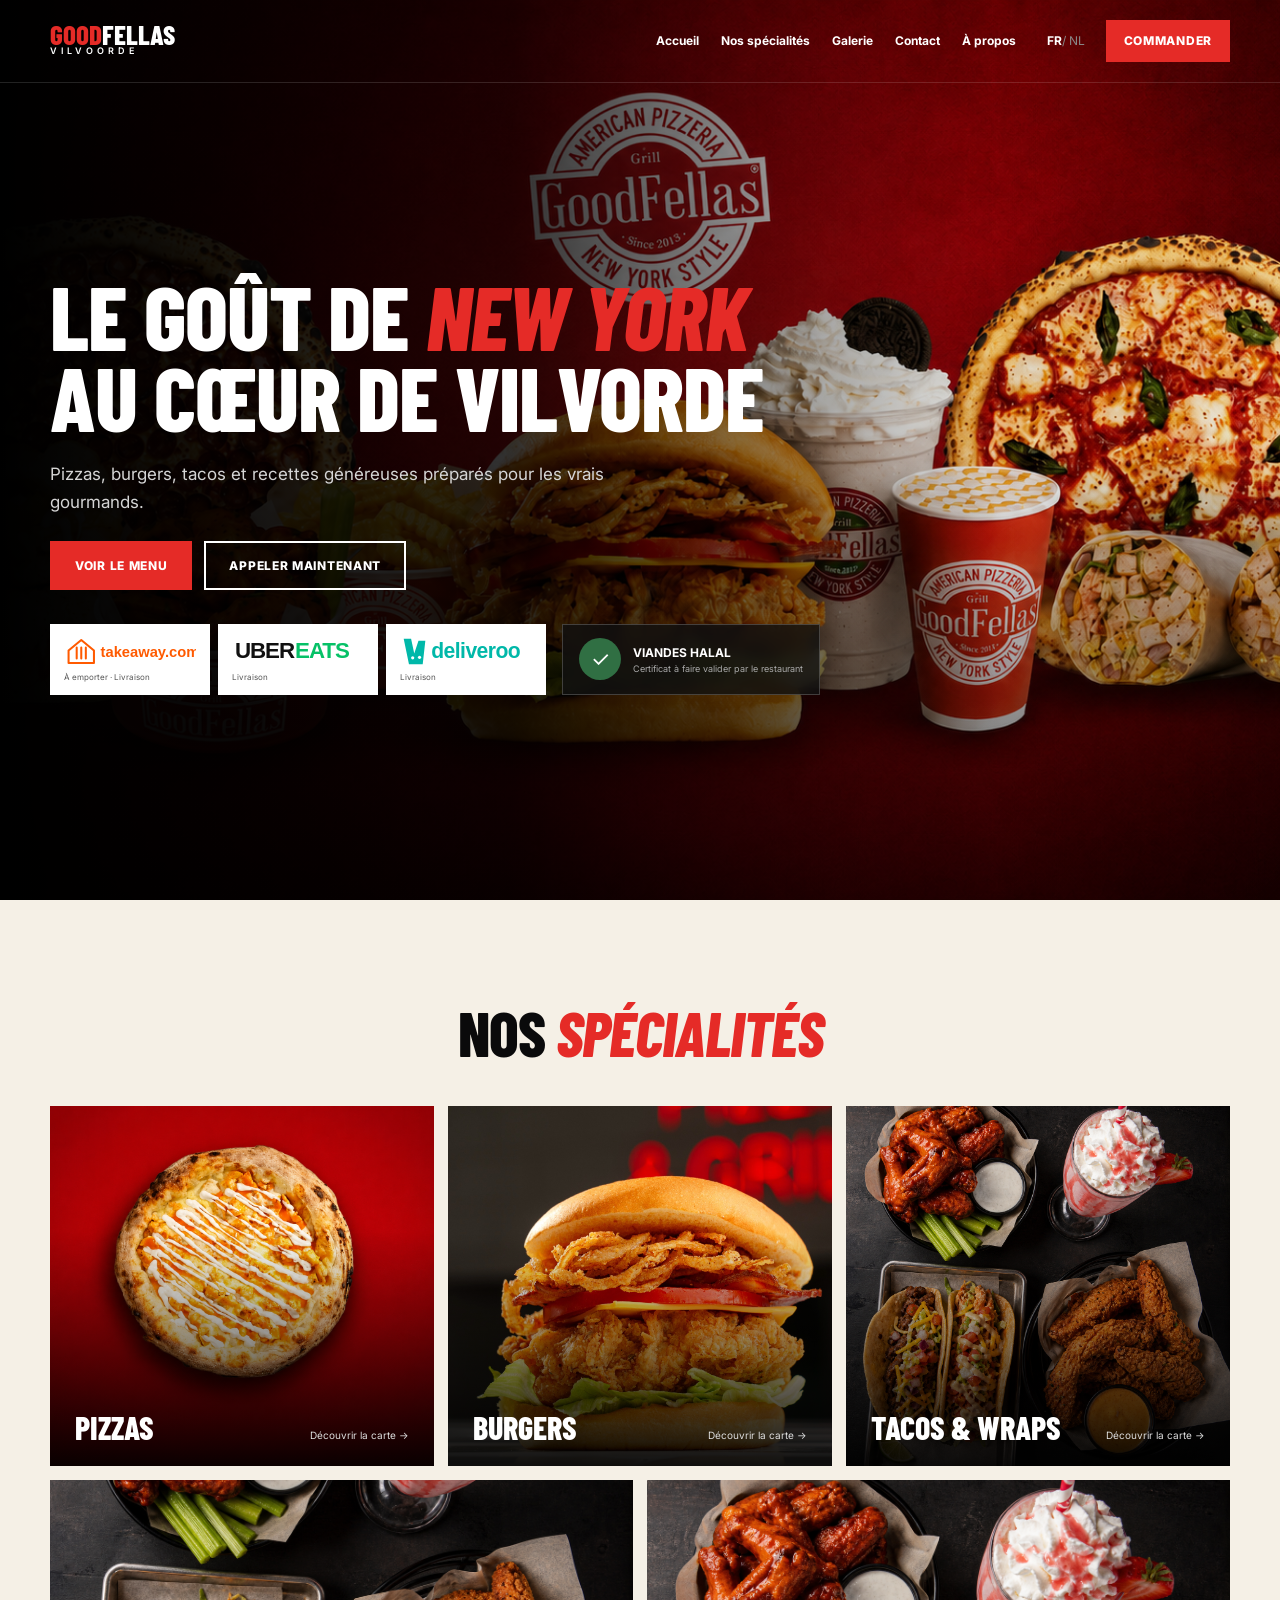
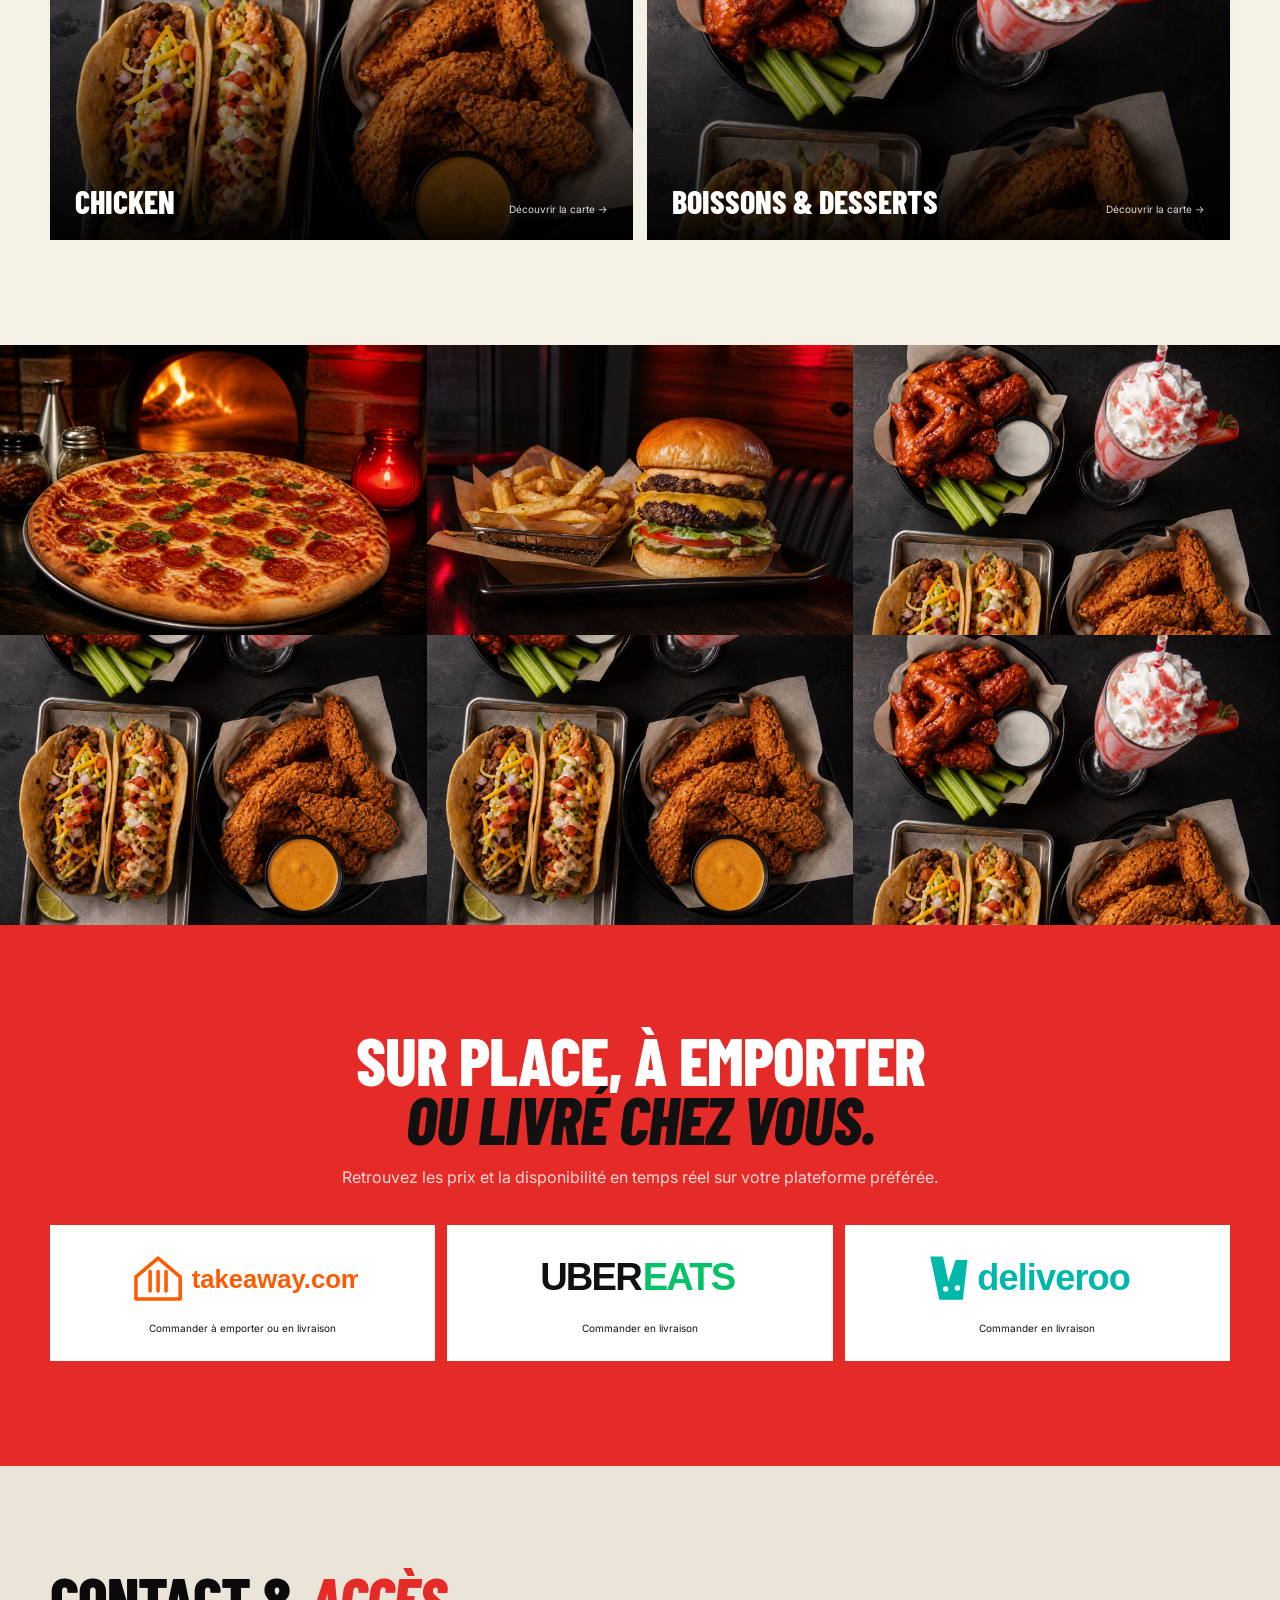
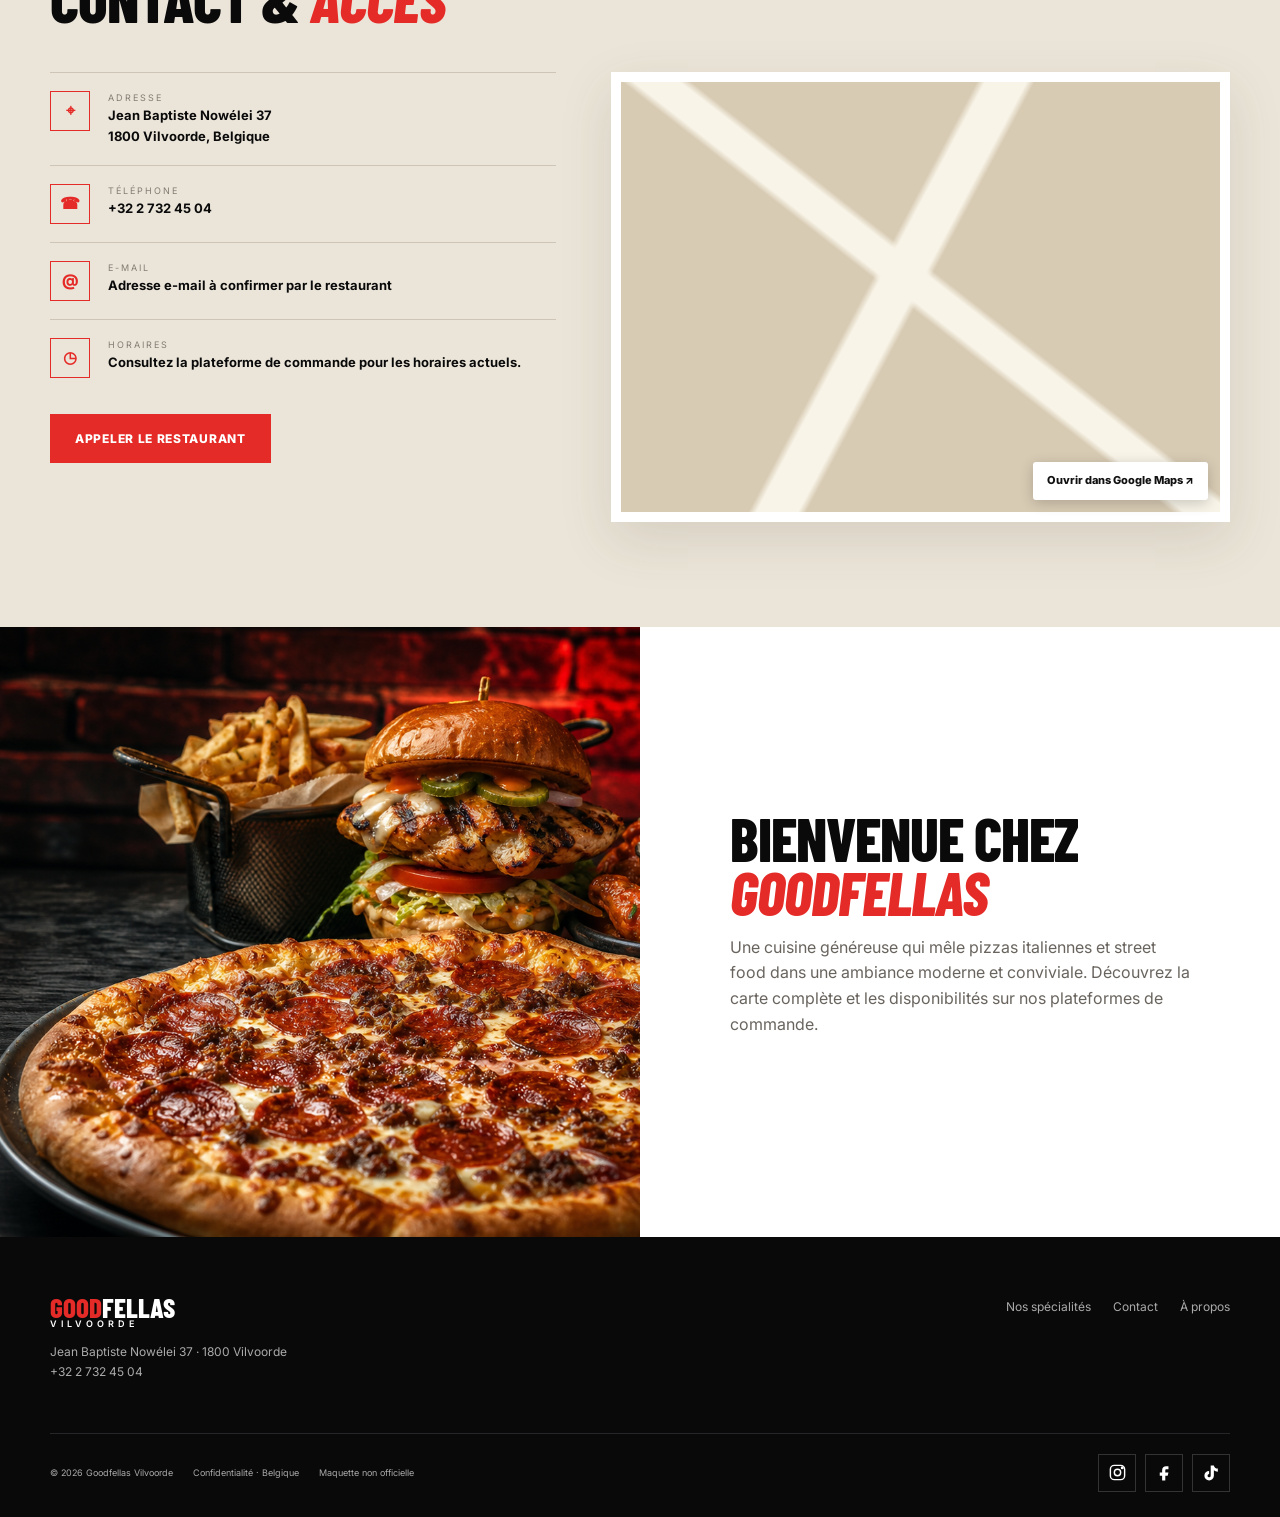
==== commit 587c59f1: "Accueil statique certificat halal et nouvelles spécialités" ====
--- a/index.html
+++ b/index.html
@@ -11,8 +11,8 @@
   <meta property="og:description" content="Le goût de New York au cœur de Vilvorde.">
   <meta property="og:type" content="restaurant">
   <meta property="og:locale" content="fr_BE">
-  <meta property="og:image" content="images/hero-slide-1.png">
-  <link rel="preload" as="image" href="images/hero-slide-1.png">
+  <meta property="og:image" content="images/hero-main-clean.png">
+  <link rel="preload" as="image" href="images/hero-main-clean.png">
   <link rel="stylesheet" href="style.css">
   <script type="application/ld+json">{"@context":"https://schema.org","@type":"Restaurant","name":"Goodfellas Vilvoorde","address":{"@type":"PostalAddress","streetAddress":"Jean Baptiste Nowélei 37","postalCode":"1800","addressLocality":"Vilvoorde","addressCountry":"BE"},"telephone":"+3227324504","vatID":"BE1016971457","servesCuisine":["Pizza","Burgers","Street food"]}</script>
 </head>
@@ -35,28 +35,19 @@
 
   <main id="main">
     <section class="hero" id="home">
-      <div class="hero-slider" aria-label="Photos Goodfellas">
-        <div class="hero-slide is-active"><img src="images/hero-slide-1.png" alt="Sélection Goodfellas avec pizzas, burger, wraps et milkshakes"></div>
-        <div class="hero-slide"><img src="images/hero-slide-2.png" alt="Box Goodfellas avec burgers, frites et mozzarella sticks"></div>
-        <div class="hero-slide"><img src="images/hero-slide-3.png" alt="Façade du restaurant Goodfellas"></div>
-      </div>
       <div class="hero-shade"></div>
       <div class="wrap hero-content reveal">
         <h1 data-i18n="heroTitle">Le goût de <em>New York</em><br>au cœur de Vilvorde</h1>
         <p data-i18n="heroText">Pizzas, burgers, tacos et recettes généreuses préparés pour les vrais gourmands.</p>
         <div class="hero-buttons"><a class="btn" href="#specialites" data-i18n="viewMenu">Voir le menu</a><a class="btn btn-outline" href="tel:+3227324504" data-i18n="callNow">Appeler maintenant</a></div>
-        <div class="quick-order hero-order-logos" aria-label="Plateformes de commande">
-          <a class="platform takeaway" data-service="takeaway" target="_blank" rel="noopener" aria-label="Commander avec Takeaway.com"><img src="images/takeaway-logo.svg" alt="Takeaway.com"><small data-i18n="pickupDelivery">À emporter · Livraison</small></a>
-          <a class="platform uber" data-service="ubereats" target="_blank" rel="noopener" aria-label="Commander avec Uber Eats"><img src="images/ubereats-logo.svg" alt="Uber Eats"><small data-i18n="delivery">Livraison</small></a>
-          <a class="platform deliveroo" data-service="deliveroo" target="_blank" rel="noopener" aria-label="Commander avec Deliveroo"><img src="images/deliveroo-logo.svg" alt="Deliveroo"><small data-i18n="delivery">Livraison</small></a>
+        <div class="hero-trust">
+          <div class="quick-order hero-order-logos" aria-label="Plateformes de commande">
+            <a class="platform takeaway" data-service="takeaway" target="_blank" rel="noopener" aria-label="Commander avec Takeaway.com"><img src="images/takeaway-logo.svg" alt="Takeaway.com"><small data-i18n="pickupDelivery">À emporter · Livraison</small></a>
+            <a class="platform uber" data-service="ubereats" target="_blank" rel="noopener" aria-label="Commander avec Uber Eats"><img src="images/ubereats-logo.svg" alt="Uber Eats"><small data-i18n="delivery">Livraison</small></a>
+            <a class="platform deliveroo" data-service="deliveroo" target="_blank" rel="noopener" aria-label="Commander avec Deliveroo"><img src="images/deliveroo-logo.svg" alt="Deliveroo"><small data-i18n="delivery">Livraison</small></a>
+          </div>
+          <button class="halal-proof" type="button" aria-haspopup="dialog"><span class="seal">✓</span><span><strong data-i18n="halal">Viandes halal</strong><small data-i18n="certificate">Certificat à faire valider par le restaurant</small></span></button>
         </div>
-      </div>
-      <button class="hero-arrow hero-prev" type="button" aria-label="Photo précédente">‹</button>
-      <button class="hero-arrow hero-next" type="button" aria-label="Photo suivante">›</button>
-      <div class="hero-dots" aria-label="Choisir une photo">
-        <button class="is-active" type="button" aria-label="Photo 1" aria-current="true"></button>
-        <button type="button" aria-label="Photo 2"></button>
-        <button type="button" aria-label="Photo 3"></button>
       </div>
     </section>
 
@@ -64,8 +55,8 @@
       <div class="wrap">
         <h2 class="simple-title reveal" data-i18n="specialtiesTitle">Nos <em>spécialités</em></h2>
         <div class="category-grid">
-          <a class="category-card reveal" href="menu.html?cat=pizzas"><img src="images/pizza-gallery.png" alt="Pizza New York style"><span><strong data-i18n="catPizza">Pizzas</strong><small data-i18n="discover">Découvrir la carte →</small></span></a>
-          <a class="category-card reveal" href="menu.html?cat=burgers"><img src="images/burger-gallery.png" alt="Burger et frites"><span><strong data-i18n="catBurger">Burgers</strong><small data-i18n="discover">Découvrir la carte →</small></span></a>
+          <a class="category-card reveal" href="menu.html?cat=pizzas"><img src="images/category-pizza.png" alt="Pizza Goodfellas sur fond rouge"><span><strong data-i18n="catPizza">Pizzas</strong><small data-i18n="discover">Découvrir la carte →</small></span></a>
+          <a class="category-card reveal" href="menu.html?cat=burgers"><img src="images/category-burger.png" alt="Burger croustillant Goodfellas"><span><strong data-i18n="catBurger">Burgers</strong><small data-i18n="discover">Découvrir la carte →</small></span></a>
           <a class="category-card reveal" href="menu.html?cat=tacos"><img src="images/streetfood-gallery.png" alt="Tacos et wraps généreux"><span><strong data-i18n="catTacos">Tacos & wraps</strong><small data-i18n="discover">Découvrir la carte →</small></span></a>
           <a class="category-card reveal" href="menu.html?cat=chicken"><img src="images/streetfood-gallery.png" alt="Chicken wings et tenders"><span><strong data-i18n="catChicken">Chicken</strong><small data-i18n="discover">Découvrir la carte →</small></span></a>
           <a class="category-card reveal" href="menu.html?cat=drinks"><img src="images/streetfood-gallery.png" alt="Milkshake et boissons"><span><strong data-i18n="catDrinks">Boissons & desserts</strong><small data-i18n="discover">Découvrir la carte →</small></span></a>
@@ -125,6 +116,7 @@
   </footer>
   <button class="back-top" aria-label="Retour en haut">↑</button>
   <dialog class="lightbox"><button aria-label="Fermer">×</button><img src="" alt=""><p></p></dialog>
+  <dialog class="certificate-dialog"><button class="dialog-close" aria-label="Fermer">×</button><span class="cert-mark">✓</span><h2 data-i18n="certTitle">Information halal</h2><p data-i18n="certText">Le certificat officiel n’a pas encore été fourni pour cette maquette. Il devra être ajouté ici uniquement après validation par le restaurant.</p></dialog>
   <script src="script.js"></script>
 </body>
 </html>
--- a/style.css
+++ b/style.css
@@ -21,37 +21,14 @@
   .nav-actions .btn{display:inline-flex;padding:8px 10px;font-size:9px}
 }
 
-/* Three-image hero carousel: only the photos move, the content stays fixed */
-.hero{background:#111;overflow:hidden;touch-action:pan-y}
-.hero-slider{position:absolute;inset:0;z-index:0;display:flex;height:100%;transition:transform .72s cubic-bezier(.65,0,.35,1);will-change:transform;user-select:none}
-.hero-slide{position:relative;flex:0 0 100%;height:100%;overflow:hidden;background:#111}
-.hero-slide img{position:relative;z-index:1;width:100%;height:100%;object-fit:cover;pointer-events:none}
-.hero-slide:nth-child(2)::before,.hero-slide:nth-child(3)::before{content:"";position:absolute;inset:-30px;background:center/cover no-repeat;filter:blur(25px);opacity:.48;transform:scale(1.08)}
-.hero-slide:nth-child(2)::before{background-image:url('images/hero-slide-2.png')}
-.hero-slide:nth-child(3)::before{background-image:url('images/hero-slide-3.png')}
-.hero-slide:nth-child(2) img,.hero-slide:nth-child(3) img{object-fit:contain}
-.hero-shade{z-index:2;pointer-events:none}
-.hero-content{z-index:3}
-.hero-order-logos{margin-top:22px;width:max-content;max-width:100%}
-.hero-arrow{position:absolute;z-index:5;top:auto;bottom:22px;width:48px;height:48px;margin:0;border:1px solid #ffffff55;background:#08080880;color:#fff;font-size:38px;line-height:1;cursor:pointer;backdrop-filter:blur(6px);transition:.2s}
-.hero-arrow:hover{background:var(--red);border-color:var(--red)}
-.hero-prev{left:18px}
-.hero-next{right:18px}
-.hero-dots{position:absolute;z-index:5;left:50%;bottom:24px;display:flex;gap:9px;transform:translateX(-50%)}
-.hero-dots button{width:9px;height:9px;padding:0;border:1px solid #fff;border-radius:50%;background:transparent;cursor:pointer;transition:.2s}
-.hero-dots button.is-active{width:28px;border-radius:10px;background:var(--red);border-color:var(--red)}
-@media(max-width:950px){
-  .hero-arrow{top:auto;bottom:20px;width:42px;height:42px;margin:0}
-  .hero-prev{left:18px}
-  .hero-next{right:18px}
+/* Static hero image and ordering logos stay below the primary action */
+.hero{background:#111 url('images/hero-main-clean.png') center/cover no-repeat;overflow:hidden}
+.hero-shade{z-index:1;pointer-events:none}
+.hero-content{z-index:2}
+.hero-order-logos{width:max-content;max-width:100%}
+@media(max-width:640px){
+  .hero{background-position:center}
+  .hero-trust{gap:12px;margin-top:22px}
+  .hero-order-logos{width:100%;overflow-x:auto;padding-bottom:4px}
+  .hero-order-logos .platform{min-width:115px}
 }
-@media(max-width:640px){
-  .hero-order-logos{margin-top:20px}
-  .hero-dots{bottom:34px}
-  .hero-arrow{bottom:20px}
-  .hero-slide:first-child img{object-position:center}
-  .hero-slide:nth-child(2) img,.hero-slide:nth-child(3) img{object-fit:cover}
-  .hero-slide:nth-child(2) img{object-position:center 45%}
-  .hero-slide:nth-child(3) img{object-position:center 35%}
-}
-@media(prefers-reduced-motion:reduce){.hero-slider{transition:none}}
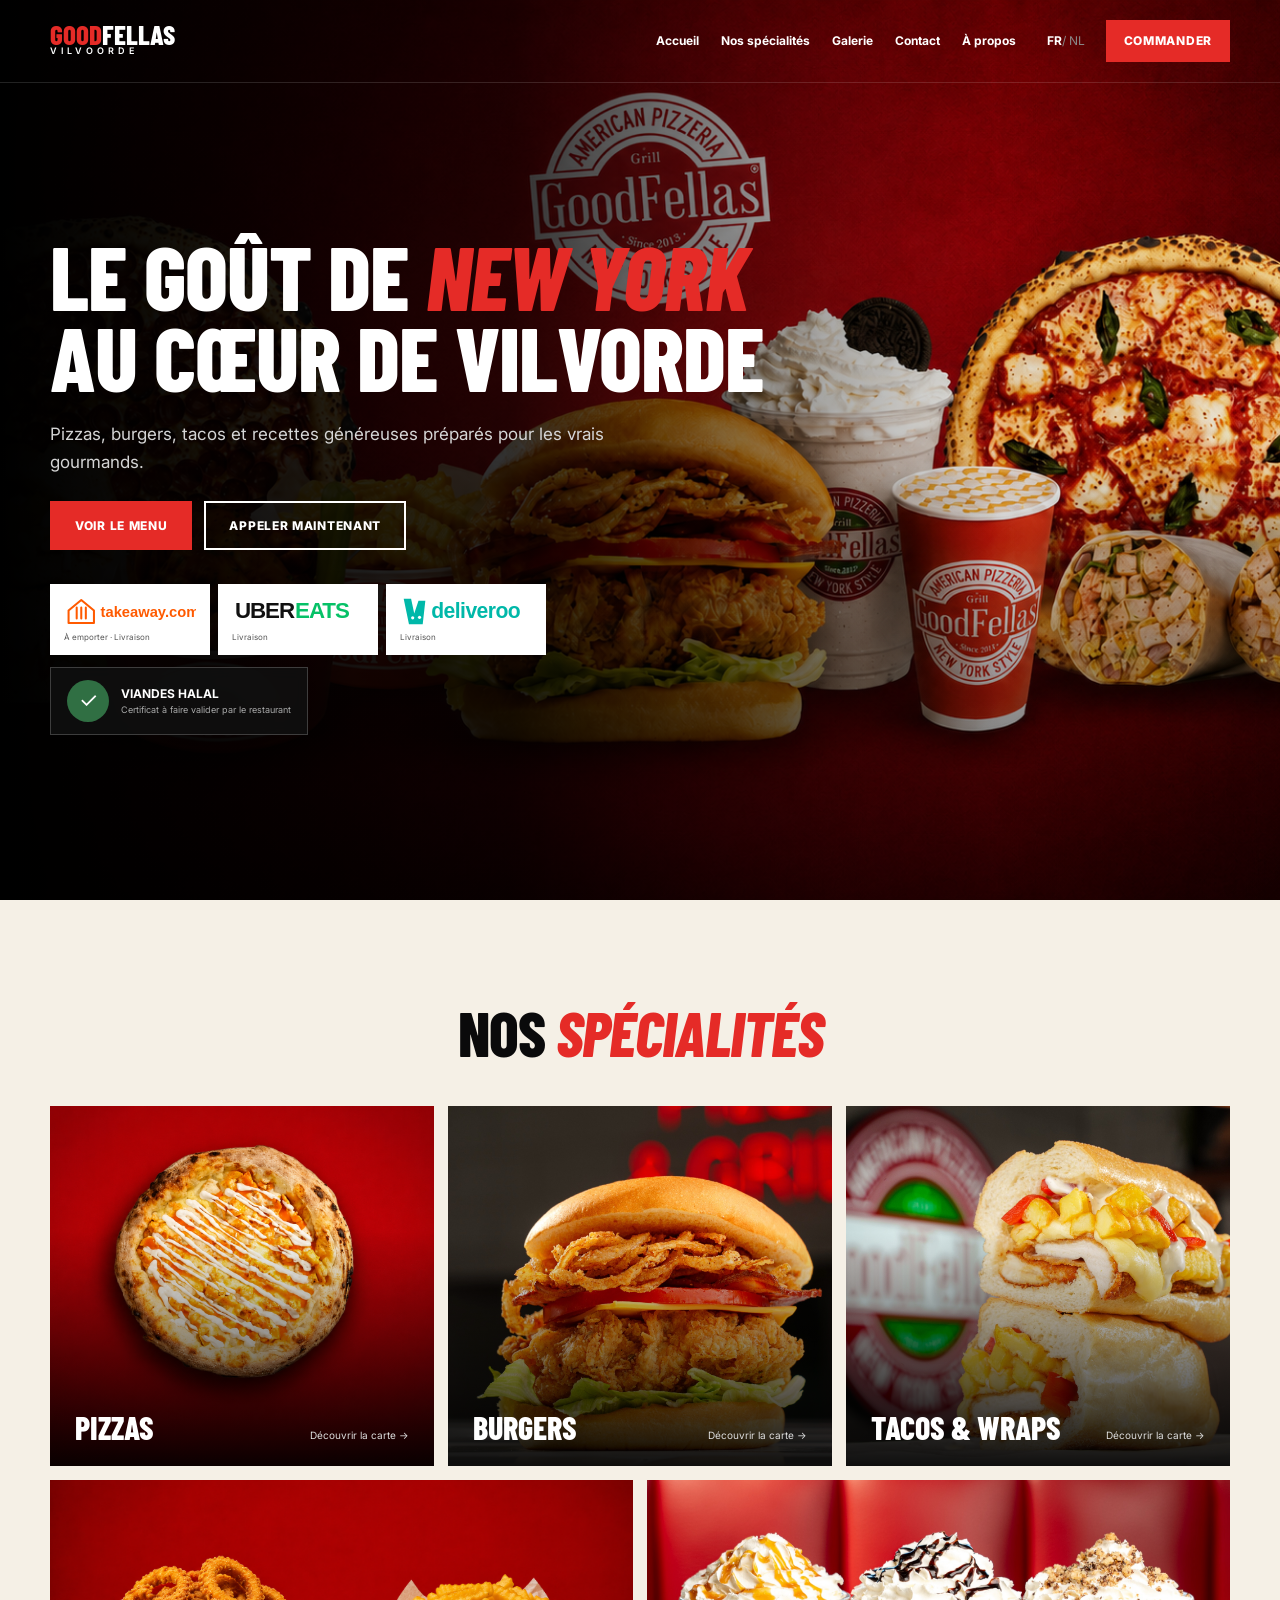
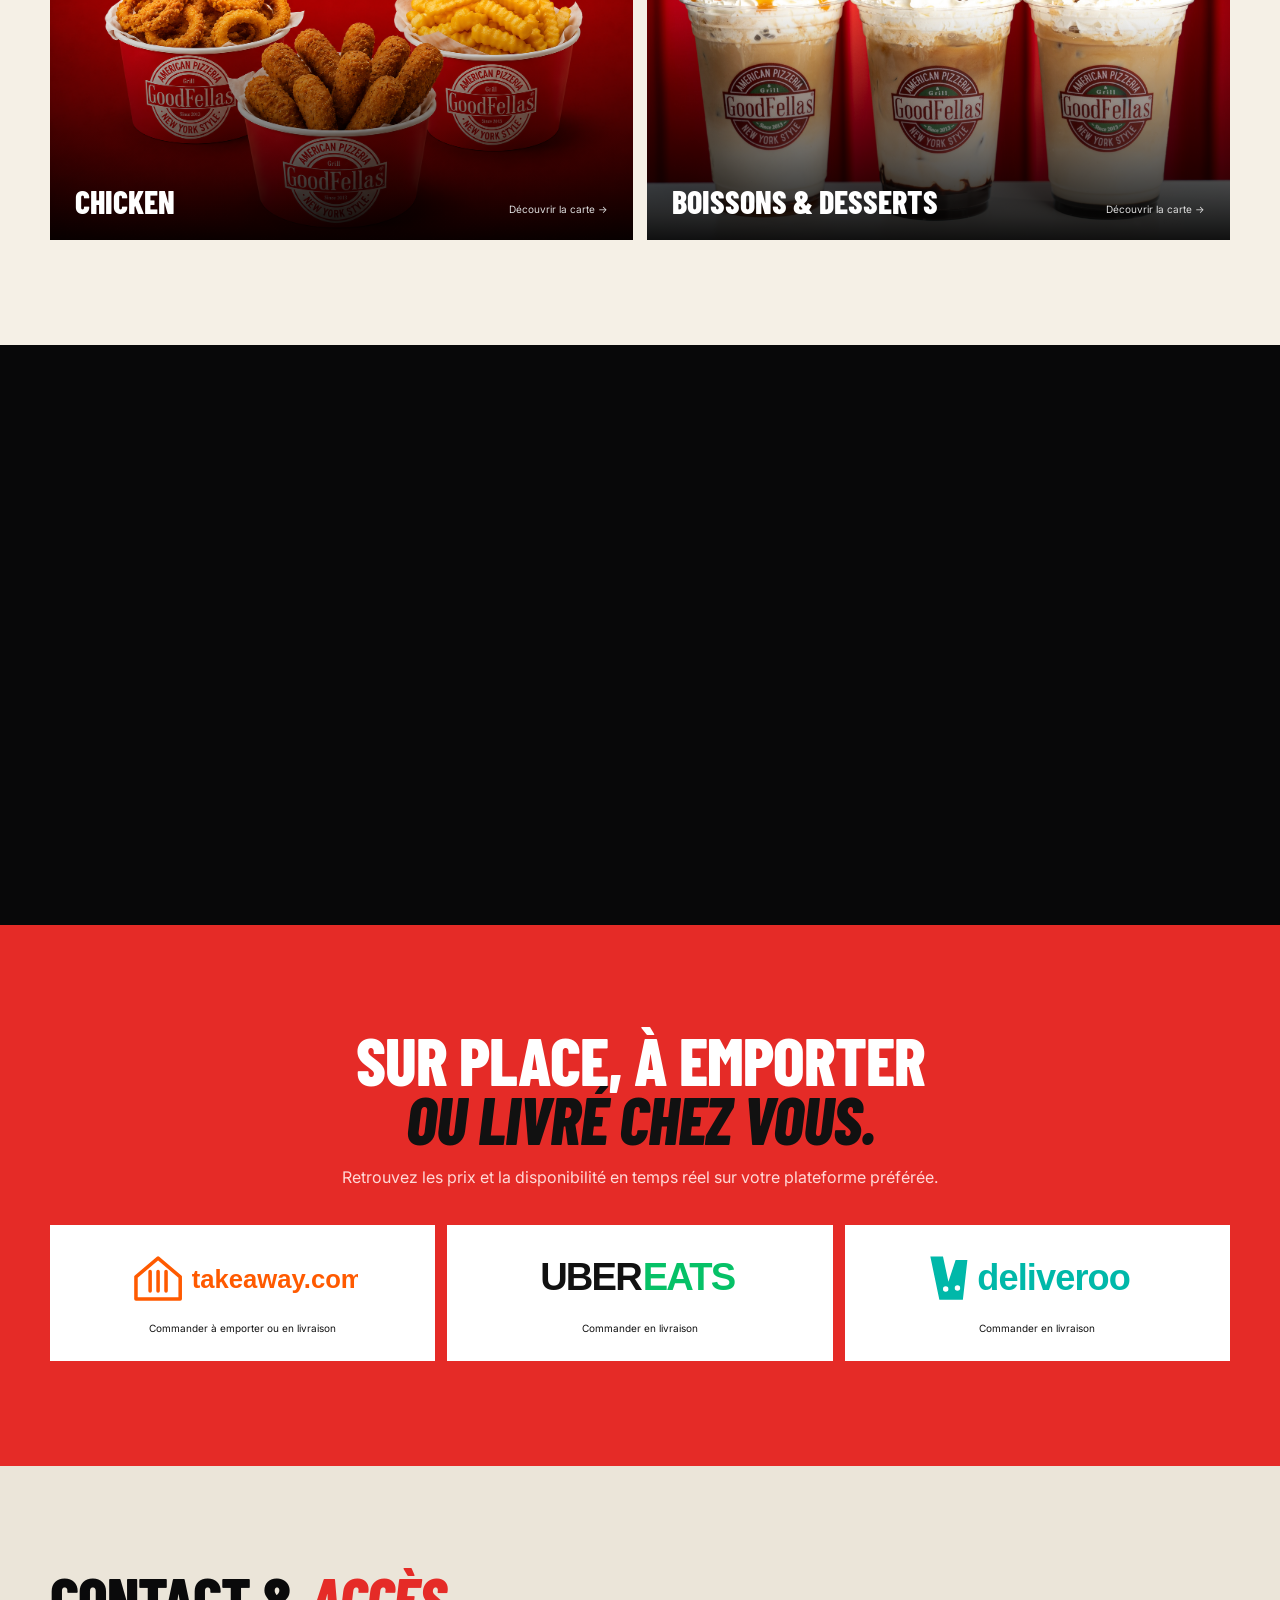
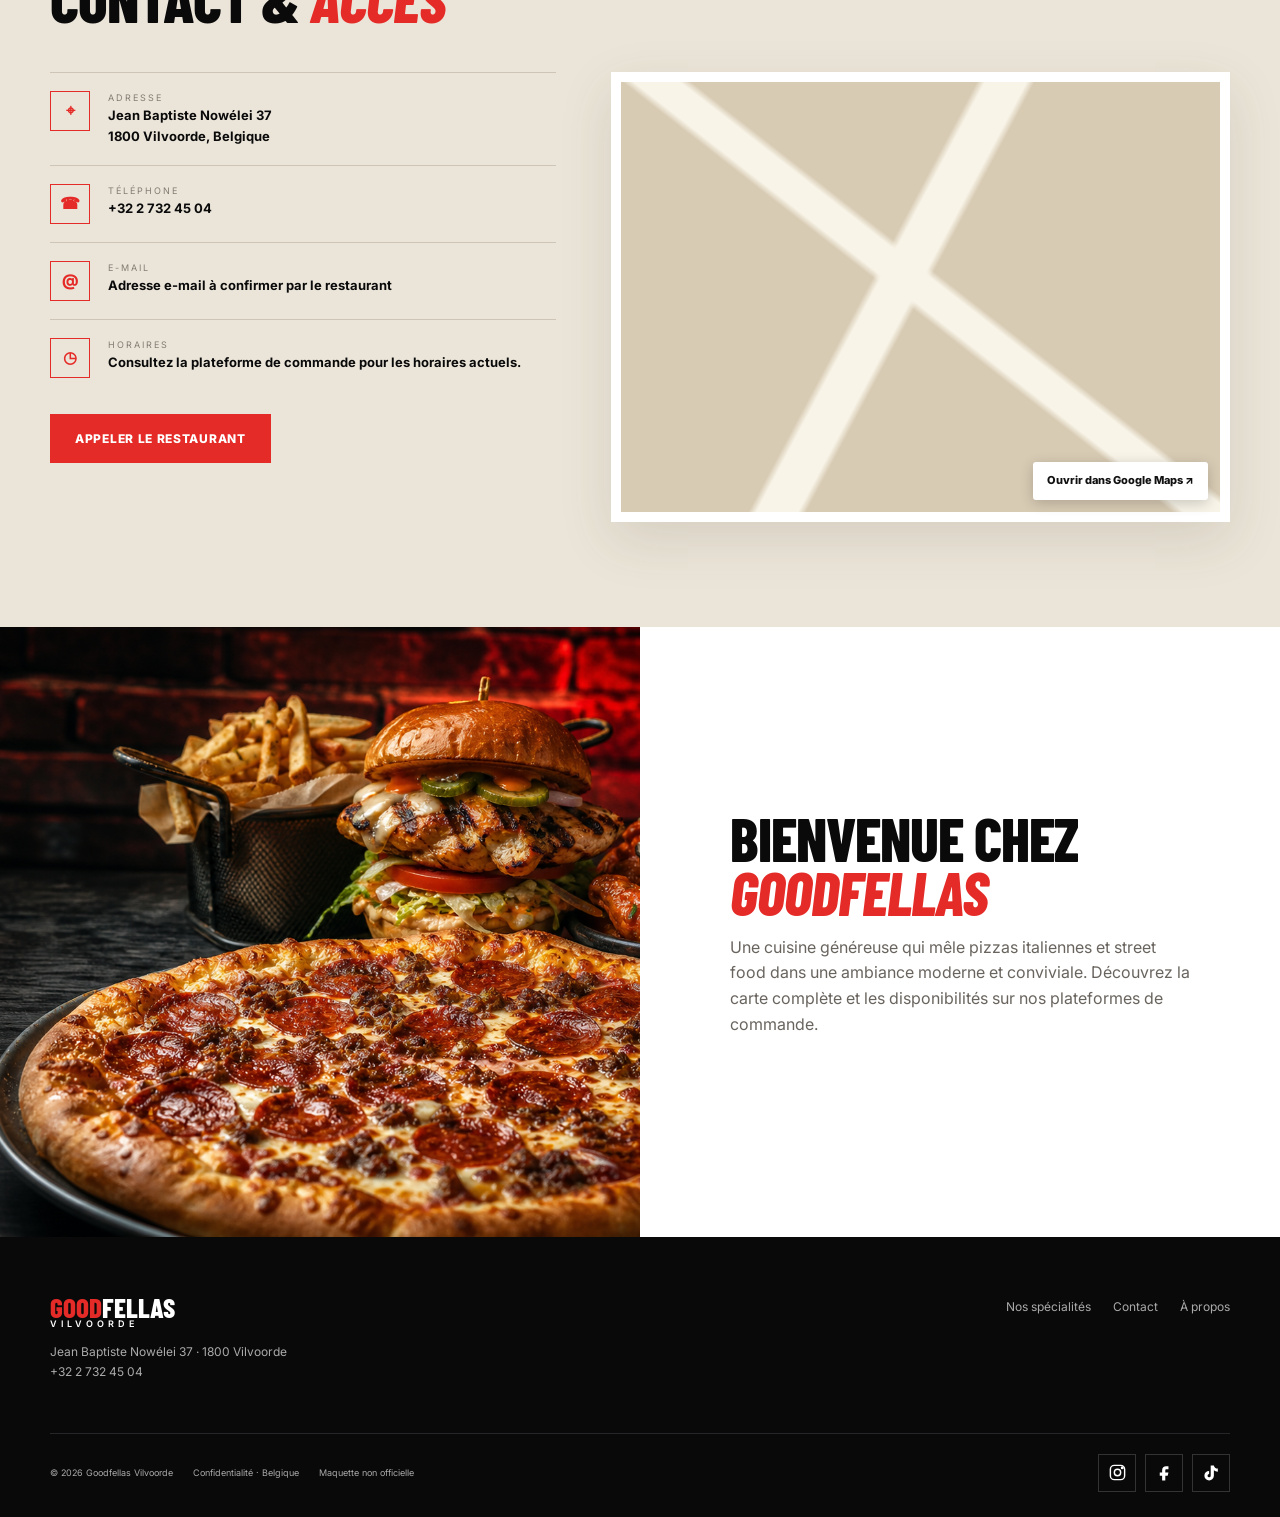
==== commit 2ee78fd9: "Réorganisation du halal et nouvelle galerie de spécialités" ====
--- a/index.html
+++ b/index.html
@@ -57,20 +57,20 @@
         <div class="category-grid">
           <a class="category-card reveal" href="menu.html?cat=pizzas"><img src="images/category-pizza.png" alt="Pizza Goodfellas sur fond rouge"><span><strong data-i18n="catPizza">Pizzas</strong><small data-i18n="discover">Découvrir la carte →</small></span></a>
           <a class="category-card reveal" href="menu.html?cat=burgers"><img src="images/category-burger.png" alt="Burger croustillant Goodfellas"><span><strong data-i18n="catBurger">Burgers</strong><small data-i18n="discover">Découvrir la carte →</small></span></a>
-          <a class="category-card reveal" href="menu.html?cat=tacos"><img src="images/streetfood-gallery.png" alt="Tacos et wraps généreux"><span><strong data-i18n="catTacos">Tacos & wraps</strong><small data-i18n="discover">Découvrir la carte →</small></span></a>
-          <a class="category-card reveal" href="menu.html?cat=chicken"><img src="images/streetfood-gallery.png" alt="Chicken wings et tenders"><span><strong data-i18n="catChicken">Chicken</strong><small data-i18n="discover">Découvrir la carte →</small></span></a>
-          <a class="category-card reveal" href="menu.html?cat=drinks"><img src="images/streetfood-gallery.png" alt="Milkshake et boissons"><span><strong data-i18n="catDrinks">Boissons & desserts</strong><small data-i18n="discover">Découvrir la carte →</small></span></a>
+          <a class="category-card reveal" href="menu.html?cat=tacos"><img src="images/category-tacos-wraps.png" alt="Tacos et wraps Goodfellas"><span><strong data-i18n="catTacos">Tacos & wraps</strong><small data-i18n="discover">Découvrir la carte →</small></span></a>
+          <a class="category-card reveal" href="menu.html?cat=chicken"><img src="images/category-chicken.png" alt="Assortiment chicken Goodfellas"><span><strong data-i18n="catChicken">Chicken</strong><small data-i18n="discover">Découvrir la carte →</small></span></a>
+          <a class="category-card reveal" href="menu.html?cat=drinks"><img src="images/category-drinks-desserts.png" alt="Boissons et desserts Goodfellas"><span><strong data-i18n="catDrinks">Boissons & desserts</strong><small data-i18n="discover">Découvrir la carte →</small></span></a>
         </div>
       </div>
     </section>
 
     <section class="photo-strip" id="gallery" aria-label="Galerie culinaire">
-      <button class="gallery-photo reveal" data-caption="Pizza New York Style"><img src="images/pizza-gallery.png" alt="Pizza au pepperoni devant un four" loading="lazy"></button>
-      <button class="gallery-photo reveal" data-caption="Goodfellas Burger"><img src="images/burger-gallery.png" alt="Double burger avec frites" loading="lazy"></button>
-      <button class="gallery-photo crop-wings reveal" data-caption="Chicken Wings"><img src="images/streetfood-gallery.png" alt="Ailes de poulet buffalo" loading="lazy"></button>
-      <button class="gallery-photo crop-tacos reveal" data-caption="Tacos"><img src="images/streetfood-gallery.png" alt="Tacos garnis" loading="lazy"></button>
-      <button class="gallery-photo crop-tenders reveal" data-caption="Chicken Tenders"><img src="images/streetfood-gallery.png" alt="Chicken tenders croustillants" loading="lazy"></button>
-      <button class="gallery-photo crop-shake reveal" data-caption="Milkshake"><img src="images/streetfood-gallery.png" alt="Milkshake à la fraise" loading="lazy"></button>
+      <button class="gallery-photo reveal" data-caption="Chicken Parm — Fromage, blanc de poulet frit, parmesan, mozzarella, sauce tomate."><img src="images/gallery-01-chicken-parm.png" alt="Chicken Parm Goodfellas" loading="lazy"><span class="gallery-label"><strong>Chicken Parm</strong><small>Fromage, blanc de poulet frit, parmesan, mozzarella, sauce tomate.</small></span></button>
+      <button class="gallery-photo reveal" data-caption="Pepperoni Sicilian — Fromage, sauce tomate, pepperoni de bœuf."><img src="images/gallery-02-pepperoni-sicilian.png" alt="Pepperoni Sicilian Goodfellas" loading="lazy"><span class="gallery-label"><strong>Pepperoni Sicilian</strong><small>Fromage, sauce tomate, pepperoni de bœuf.</small></span></button>
+      <button class="gallery-photo reveal" data-caption="Sliders Box Chicken — Bâtonnets de mozzarella (6 pièces), frites gaufrées, sliders de poulet (2 pièces), tomates, oignons, salade, cornichons, sauce ranch, sauce barbecue, ketchup et mayo."><img src="images/gallery-03-sliders-box-chicken.png" alt="Sliders Box Chicken Goodfellas" loading="lazy"><span class="gallery-label"><strong>Sliders Box Chicken</strong><small>Bâtonnets de mozzarella, frites gaufrées et sliders de poulet.</small></span></button>
+      <button class="gallery-photo reveal" data-caption="Tex Mex Ranch — Fromage, pepperoni de bœuf, oignons, maïs doux, jalapeño, haricots, sauce ranch, olives, sauce tomate."><img src="images/gallery-04-tex-mex-ranch.png" alt="Tex Mex Ranch Goodfellas" loading="lazy"><span class="gallery-label"><strong>Tex Mex Ranch</strong><small>Pepperoni de bœuf, maïs, jalapeño, haricots, ranch et olives.</small></span></button>
+      <button class="gallery-photo reveal" data-caption="Box Goodfellas"><img src="images/gallery-05-box-goodfellas.png" alt="Box Goodfellas avec sliders, frites et bâtonnets de mozzarella" loading="lazy"><span class="gallery-label"><strong>Box Goodfellas</strong></span></button>
+      <button class="gallery-photo reveal" data-caption="Pizza Goodfellas"><img src="images/gallery-06-pizza-goodfellas.png" alt="Pizza Goodfellas garnie" loading="lazy"><span class="gallery-label"><strong>Pizza Goodfellas</strong></span></button>
     </section>
 
     <section class="order-section" id="order">
--- a/style.css
+++ b/style.css
@@ -26,9 +26,19 @@
 .hero-shade{z-index:1;pointer-events:none}
 .hero-content{z-index:2}
 .hero-order-logos{width:max-content;max-width:100%}
+.hero-trust{flex-direction:column;align-items:flex-start;gap:12px}
+.halal-proof{width:max-content;max-width:100%}
+.gallery-photo{position:relative;text-align:left;color:#fff}
+.gallery-photo:after{content:"";position:absolute;inset:35% 0 0;background:linear-gradient(transparent,#000e);pointer-events:none}
+.gallery-label{position:absolute;z-index:2;left:20px;right:20px;bottom:17px;display:grid;gap:3px;pointer-events:none}
+.gallery-label strong{font:800 25px/1 var(--head);text-transform:uppercase}
+.gallery-label small{max-width:420px;color:#ddd;font-size:9px;line-height:1.35}
 @media(max-width:640px){
   .hero{background-position:center}
   .hero-trust{gap:12px;margin-top:22px}
   .hero-order-logos{width:100%;overflow-x:auto;padding-bottom:4px}
   .hero-order-logos .platform{min-width:115px}
+  .gallery-label{left:12px;right:12px;bottom:10px}
+  .gallery-label strong{font-size:20px}
+  .gallery-label small{display:none}
 }
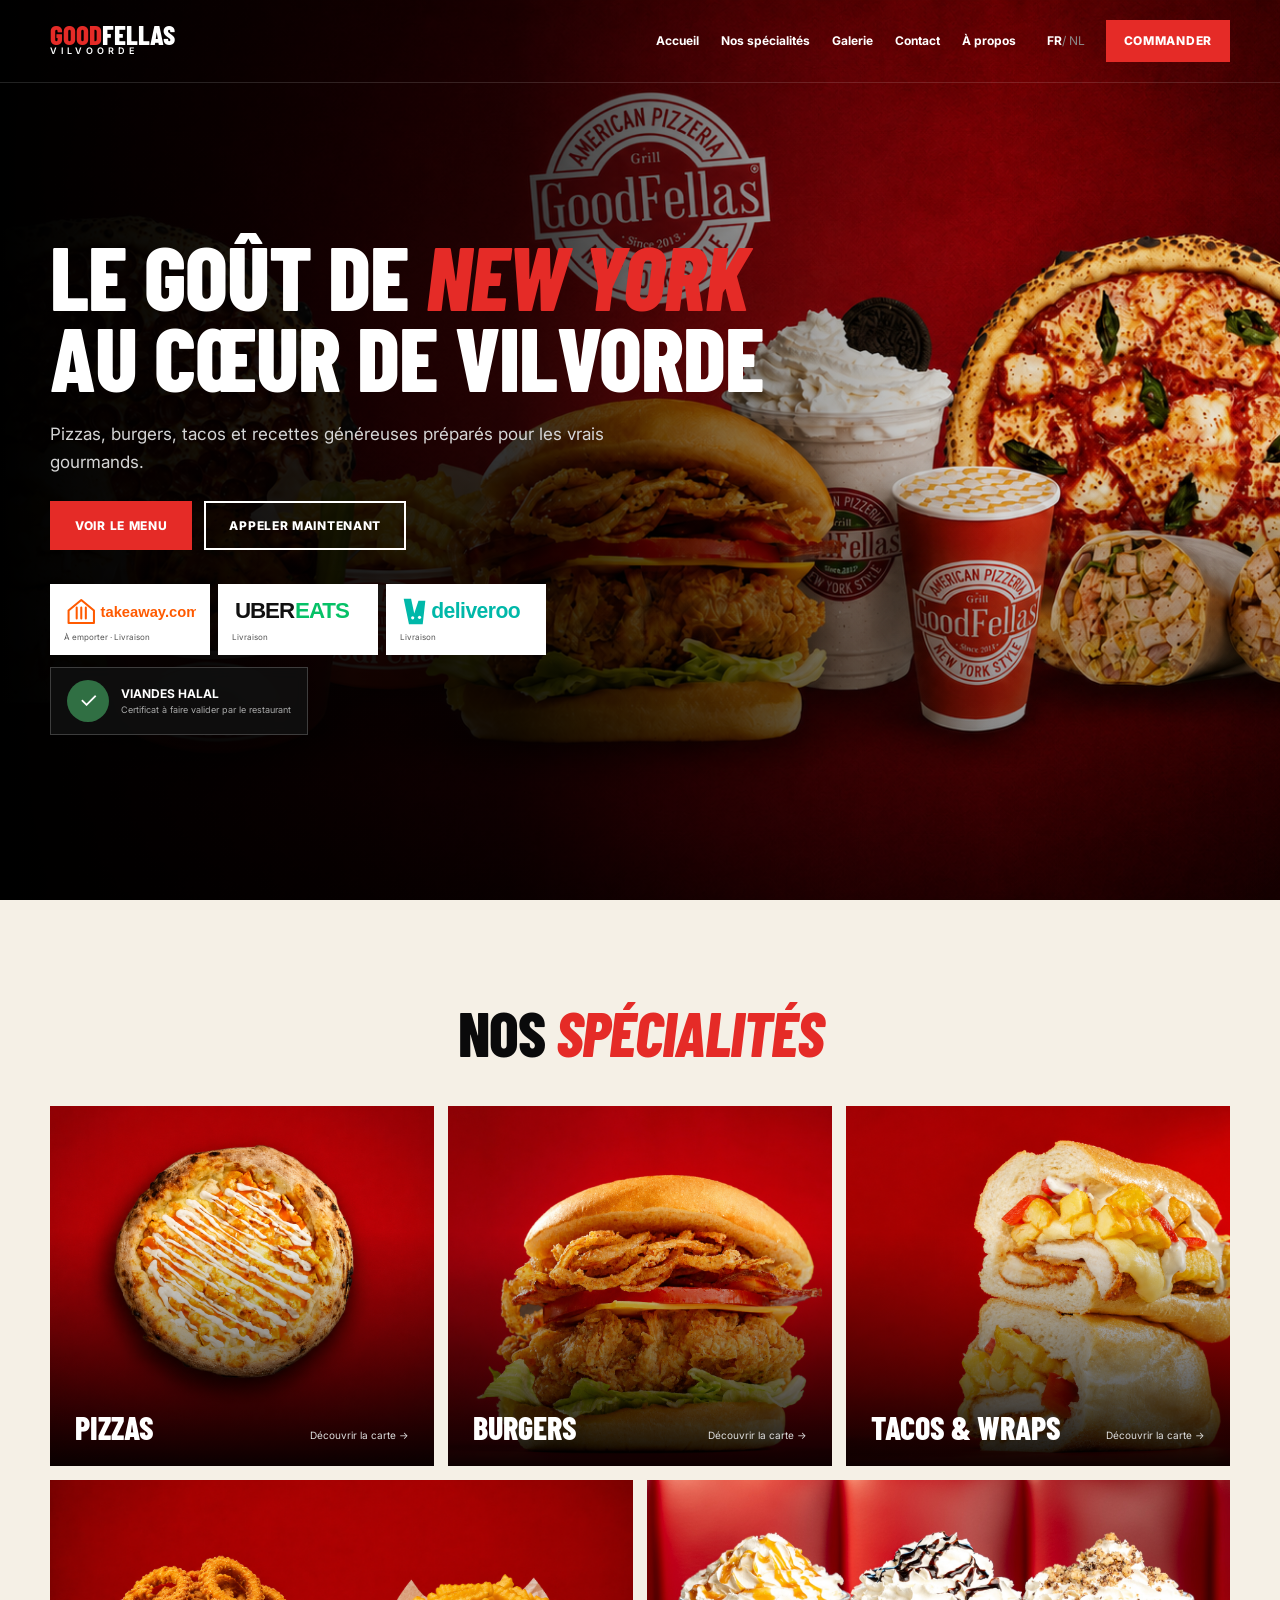
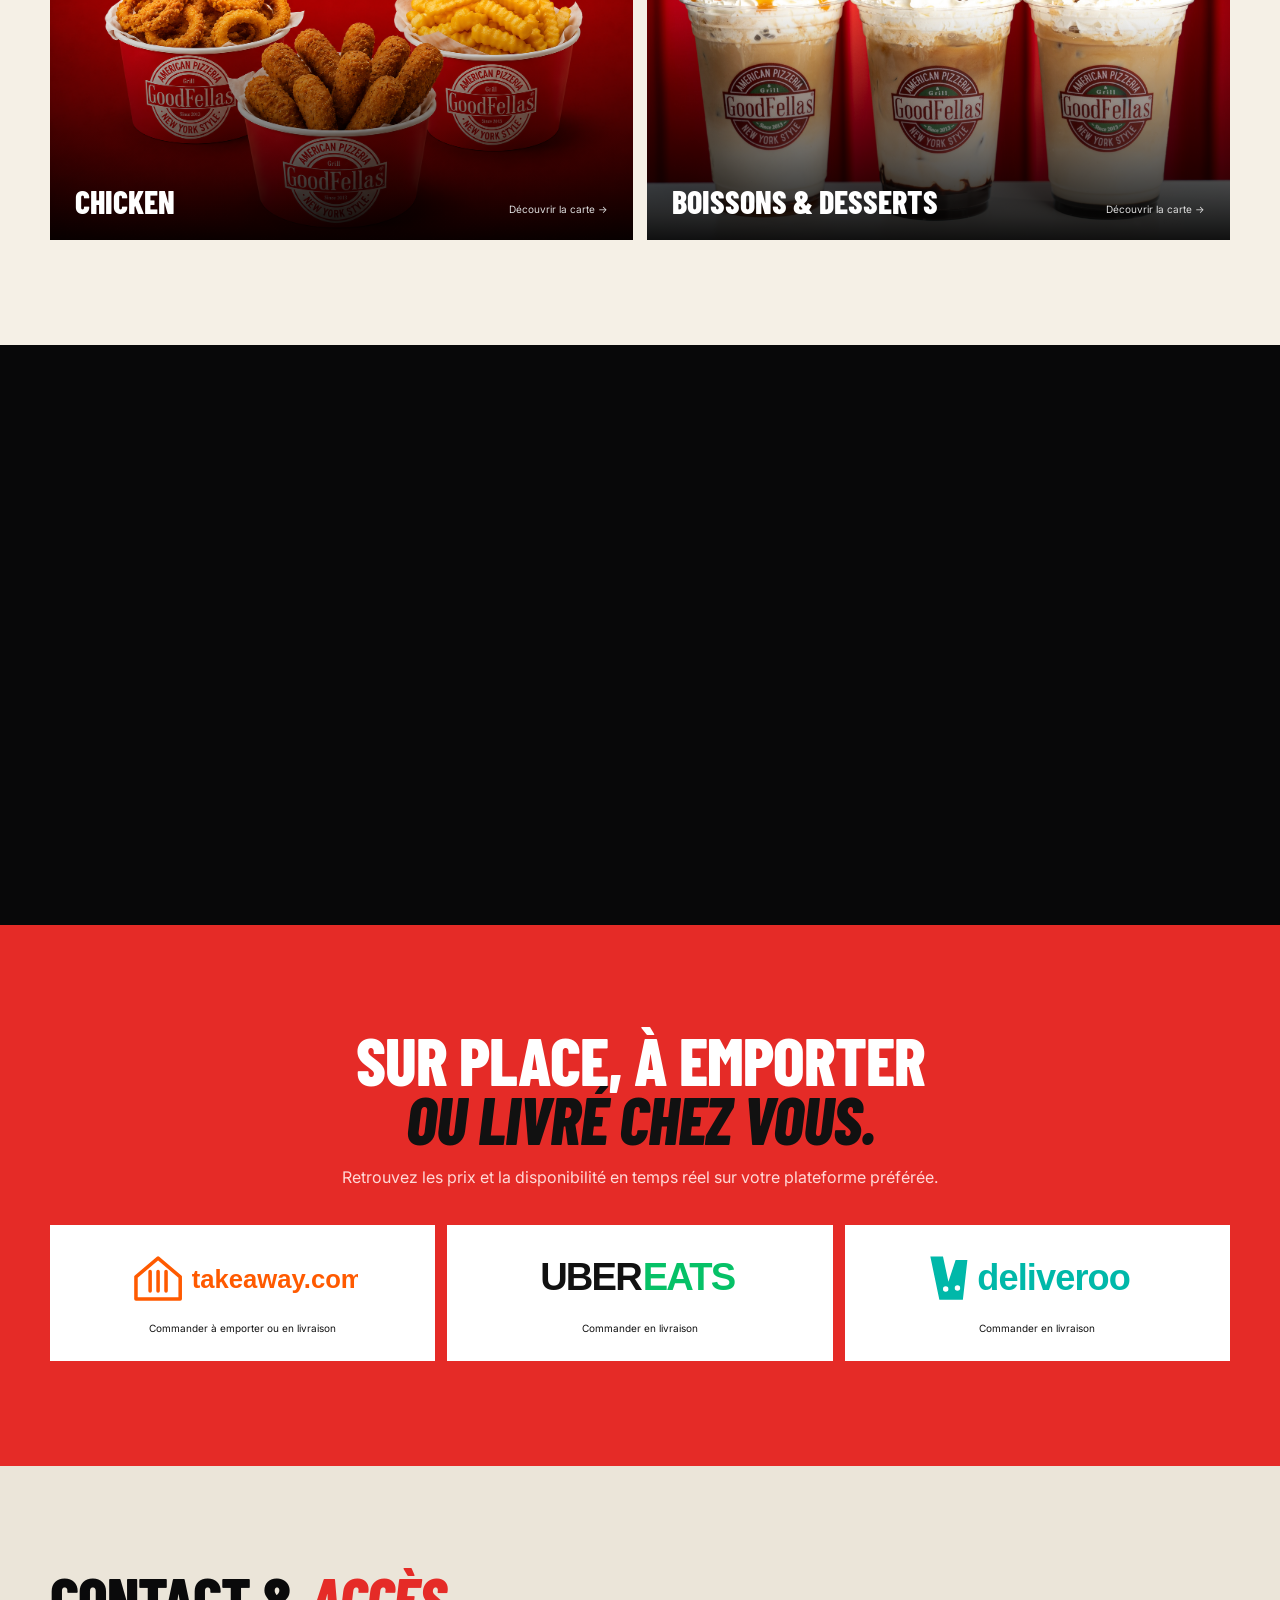
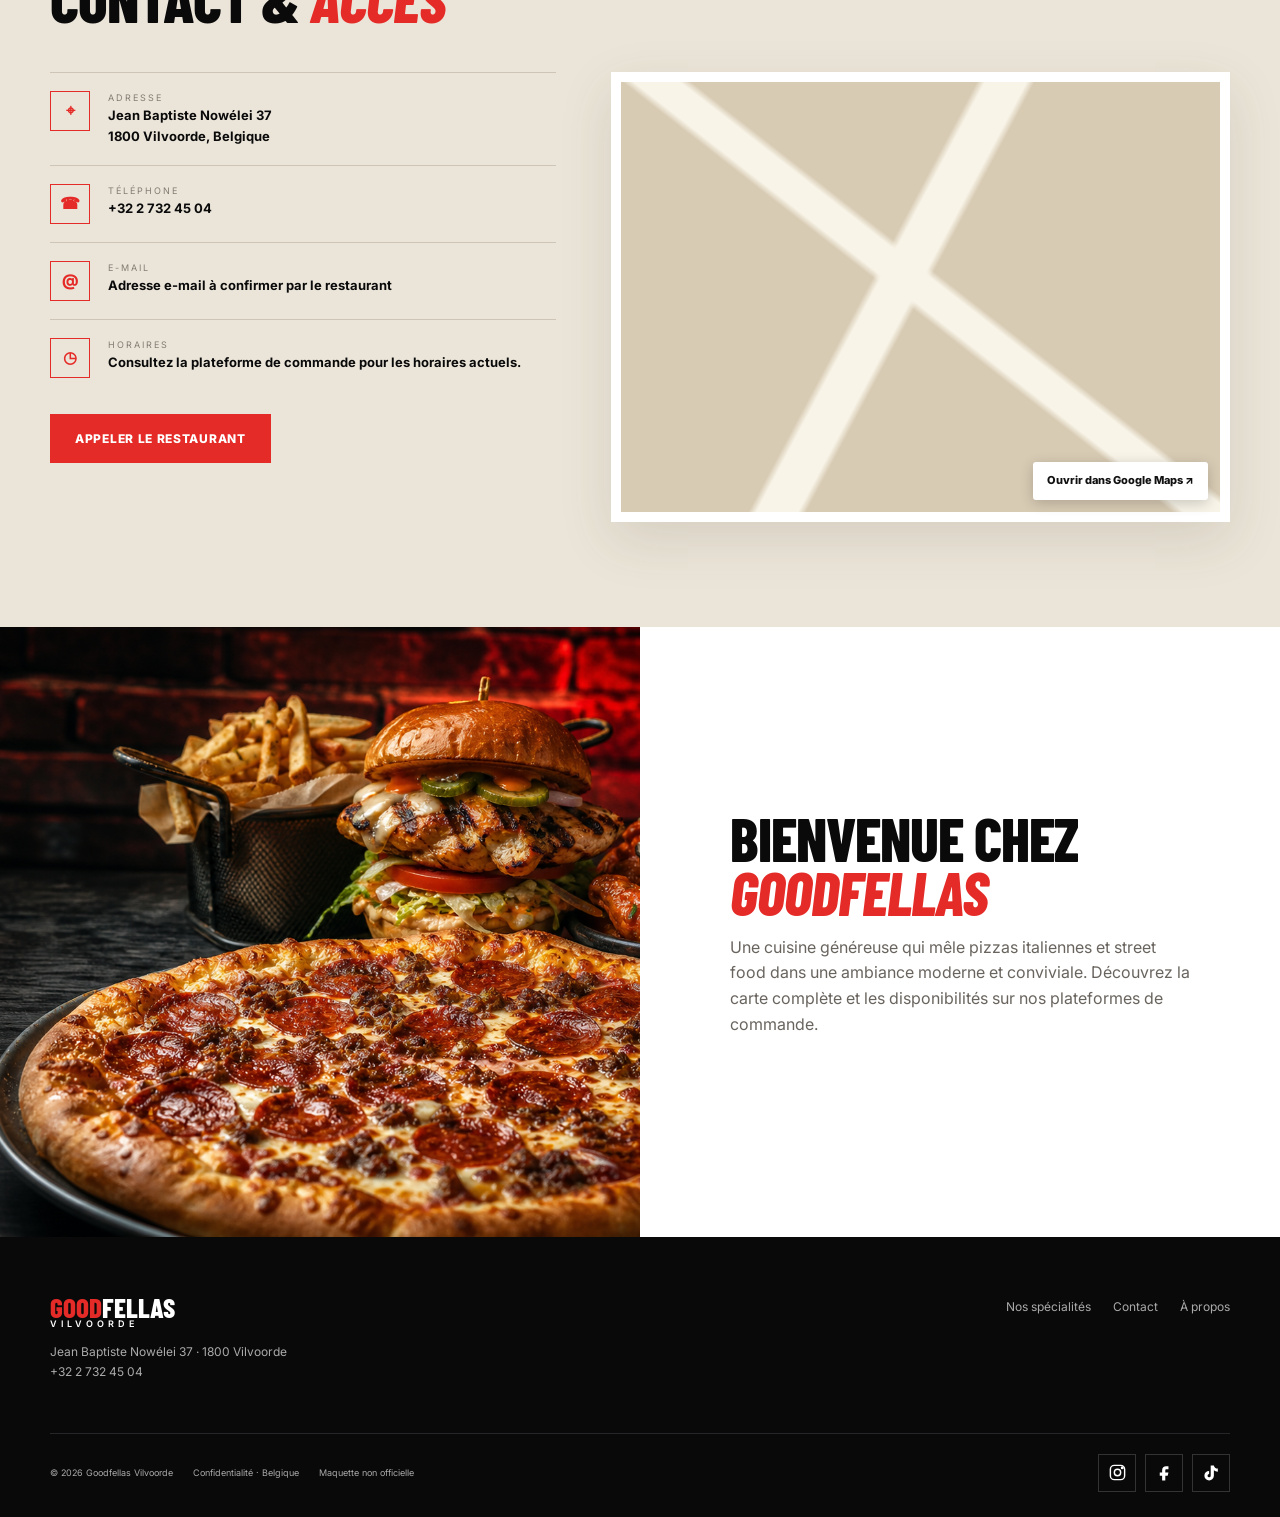
==== commit 4aa204b9: "Remplacement de Tex Mex par la boisson" ====
--- a/index.html
+++ b/index.html
@@ -56,8 +56,8 @@
         <h2 class="simple-title reveal" data-i18n="specialtiesTitle">Nos <em>spécialités</em></h2>
         <div class="category-grid">
           <a class="category-card reveal" href="menu.html?cat=pizzas"><img src="images/category-pizza.png" alt="Pizza Goodfellas sur fond rouge"><span><strong data-i18n="catPizza">Pizzas</strong><small data-i18n="discover">Découvrir la carte →</small></span></a>
-          <a class="category-card reveal" href="menu.html?cat=burgers"><img src="images/category-burger.png" alt="Burger croustillant Goodfellas"><span><strong data-i18n="catBurger">Burgers</strong><small data-i18n="discover">Découvrir la carte →</small></span></a>
-          <a class="category-card reveal" href="menu.html?cat=tacos"><img src="images/category-tacos-wraps.png" alt="Tacos et wraps Goodfellas"><span><strong data-i18n="catTacos">Tacos & wraps</strong><small data-i18n="discover">Découvrir la carte →</small></span></a>
+          <a class="category-card reveal" href="menu.html?cat=burgers"><img src="images/category-burger-red.png" alt="Burger croustillant Goodfellas sur fond rouge"><span><strong data-i18n="catBurger">Burgers</strong><small data-i18n="discover">Découvrir la carte →</small></span></a>
+          <a class="category-card reveal" href="menu.html?cat=tacos"><img src="images/category-tacos-wraps-red.png" alt="Tacos et wraps Goodfellas sur fond rouge"><span><strong data-i18n="catTacos">Tacos & wraps</strong><small data-i18n="discover">Découvrir la carte →</small></span></a>
           <a class="category-card reveal" href="menu.html?cat=chicken"><img src="images/category-chicken.png" alt="Assortiment chicken Goodfellas"><span><strong data-i18n="catChicken">Chicken</strong><small data-i18n="discover">Découvrir la carte →</small></span></a>
           <a class="category-card reveal" href="menu.html?cat=drinks"><img src="images/category-drinks-desserts.png" alt="Boissons et desserts Goodfellas"><span><strong data-i18n="catDrinks">Boissons & desserts</strong><small data-i18n="discover">Découvrir la carte →</small></span></a>
         </div>
@@ -65,12 +65,12 @@
     </section>
 
     <section class="photo-strip" id="gallery" aria-label="Galerie culinaire">
-      <button class="gallery-photo reveal" data-caption="Chicken Parm — Fromage, blanc de poulet frit, parmesan, mozzarella, sauce tomate."><img src="images/gallery-01-chicken-parm.png" alt="Chicken Parm Goodfellas" loading="lazy"><span class="gallery-label"><strong>Chicken Parm</strong><small>Fromage, blanc de poulet frit, parmesan, mozzarella, sauce tomate.</small></span></button>
-      <button class="gallery-photo reveal" data-caption="Pepperoni Sicilian — Fromage, sauce tomate, pepperoni de bœuf."><img src="images/gallery-02-pepperoni-sicilian.png" alt="Pepperoni Sicilian Goodfellas" loading="lazy"><span class="gallery-label"><strong>Pepperoni Sicilian</strong><small>Fromage, sauce tomate, pepperoni de bœuf.</small></span></button>
+      <button class="gallery-photo reveal" data-caption="Chicken Parm — Fromage, blanc de poulet frit, parmesan, mozzarella, sauce tomate."><img src="images/gallery-01-chicken-parm-red.png" alt="Chicken Parm Goodfellas sur fond rouge" loading="lazy"><span class="gallery-label"><strong>Chicken Parm</strong><small>Fromage, blanc de poulet frit, parmesan, mozzarella, sauce tomate.</small></span></button>
+      <button class="gallery-photo reveal" data-caption="Pepperoni Sicilian — Fromage, sauce tomate, pepperoni de bœuf."><img src="images/gallery-02-pepperoni-sicilian-red.png" alt="Pepperoni Sicilian Goodfellas sur fond rouge" loading="lazy"><span class="gallery-label"><strong>Pepperoni Sicilian</strong><small>Fromage, sauce tomate, pepperoni de bœuf.</small></span></button>
       <button class="gallery-photo reveal" data-caption="Sliders Box Chicken — Bâtonnets de mozzarella (6 pièces), frites gaufrées, sliders de poulet (2 pièces), tomates, oignons, salade, cornichons, sauce ranch, sauce barbecue, ketchup et mayo."><img src="images/gallery-03-sliders-box-chicken.png" alt="Sliders Box Chicken Goodfellas" loading="lazy"><span class="gallery-label"><strong>Sliders Box Chicken</strong><small>Bâtonnets de mozzarella, frites gaufrées et sliders de poulet.</small></span></button>
-      <button class="gallery-photo reveal" data-caption="Tex Mex Ranch — Fromage, pepperoni de bœuf, oignons, maïs doux, jalapeño, haricots, sauce ranch, olives, sauce tomate."><img src="images/gallery-04-tex-mex-ranch.png" alt="Tex Mex Ranch Goodfellas" loading="lazy"><span class="gallery-label"><strong>Tex Mex Ranch</strong><small>Pepperoni de bœuf, maïs, jalapeño, haricots, ranch et olives.</small></span></button>
-      <button class="gallery-photo reveal" data-caption="Box Goodfellas"><img src="images/gallery-05-box-goodfellas.png" alt="Box Goodfellas avec sliders, frites et bâtonnets de mozzarella" loading="lazy"><span class="gallery-label"><strong>Box Goodfellas</strong></span></button>
-      <button class="gallery-photo reveal" data-caption="Pizza Goodfellas"><img src="images/gallery-06-pizza-goodfellas.png" alt="Pizza Goodfellas garnie" loading="lazy"><span class="gallery-label"><strong>Pizza Goodfellas</strong></span></button>
+      <button class="gallery-photo reveal" data-caption="Boisson Goodfellas"><img src="images/gallery-04-boisson-red.png" alt="Boisson Goodfellas sur fond rouge" loading="lazy"><span class="gallery-label"><strong>Boisson Goodfellas</strong></span></button>
+      <button class="gallery-photo reveal" data-caption="Box Goodfellas"><img src="images/gallery-05-box-goodfellas-red.png" alt="Box Goodfellas avec sliders, frites et bâtonnets de mozzarella sur fond rouge" loading="lazy"><span class="gallery-label"><strong>Box Goodfellas</strong></span></button>
+      <button class="gallery-photo reveal" data-caption="Pizza Goodfellas"><img src="images/gallery-06-pizza-goodfellas-red.png" alt="Pizza Goodfellas garnie sur fond rouge" loading="lazy"><span class="gallery-label"><strong>Pizza Goodfellas</strong></span></button>
     </section>
 
     <section class="order-section" id="order">
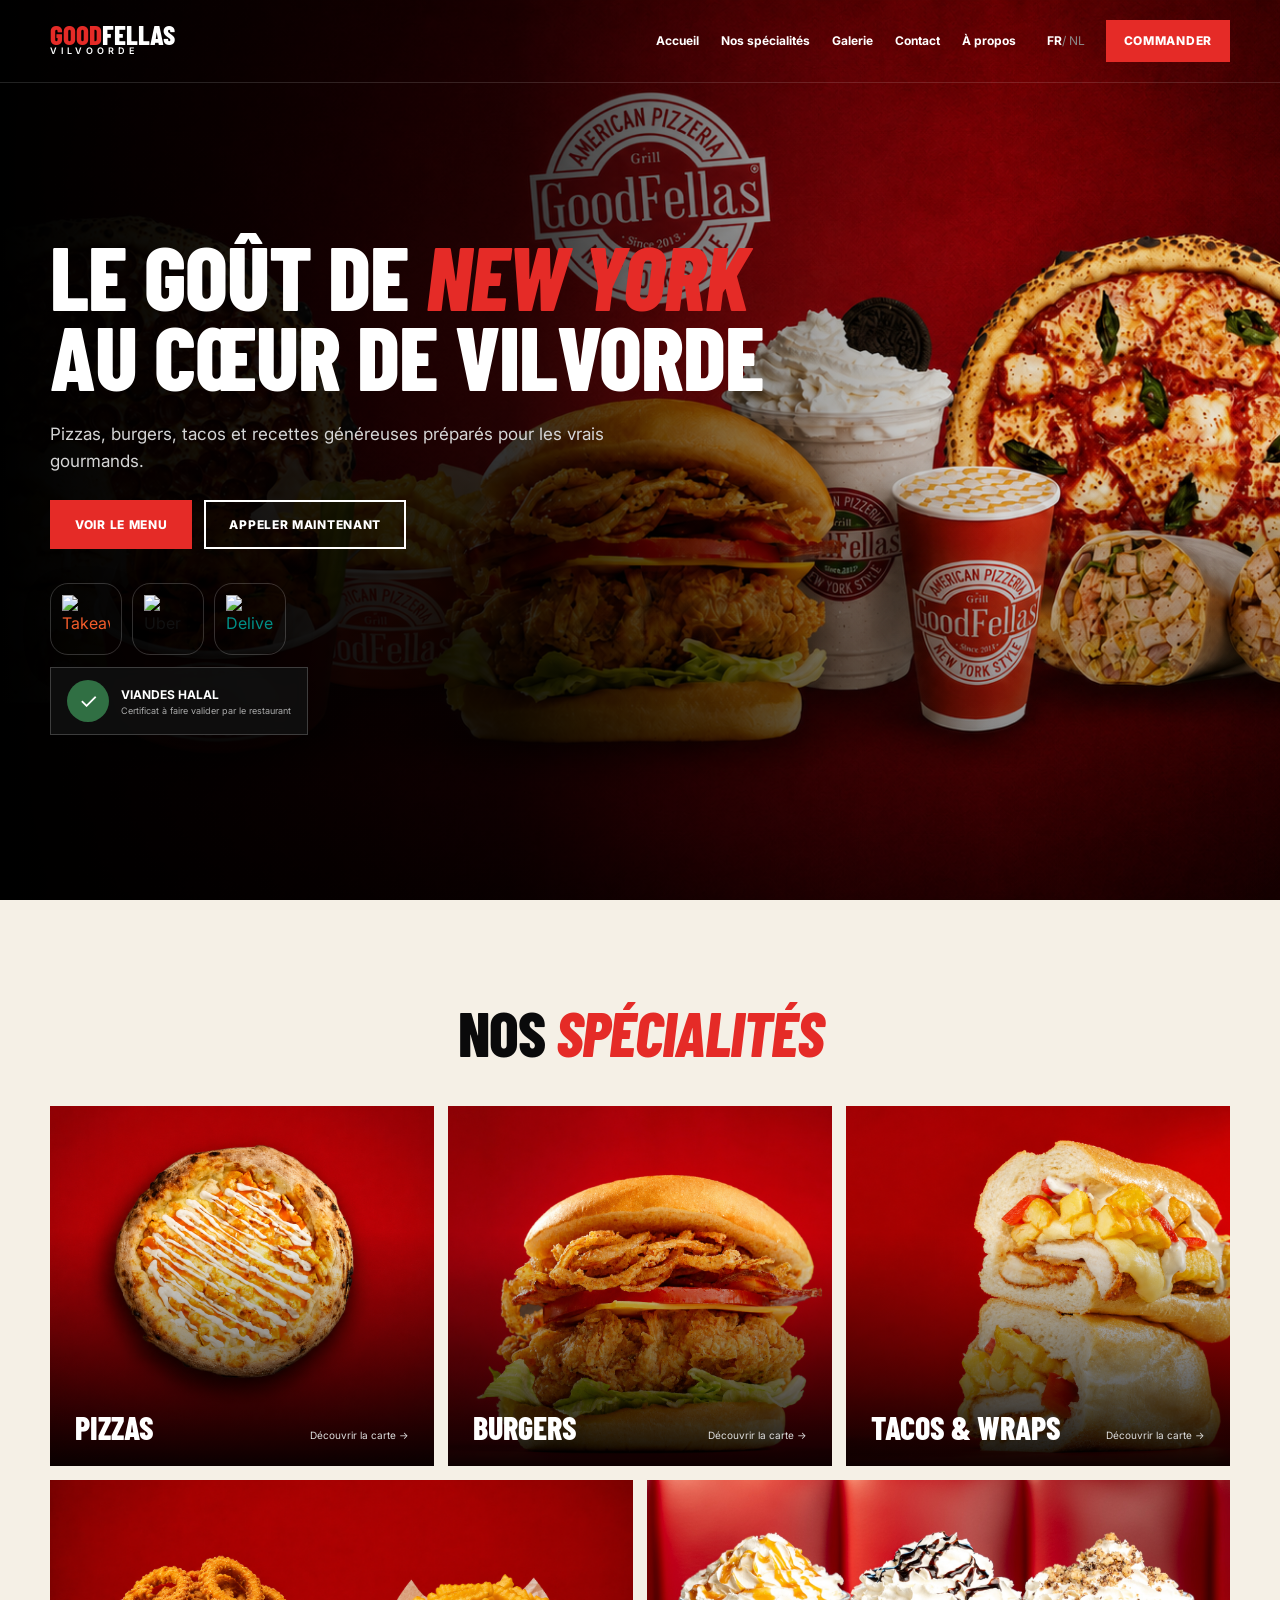
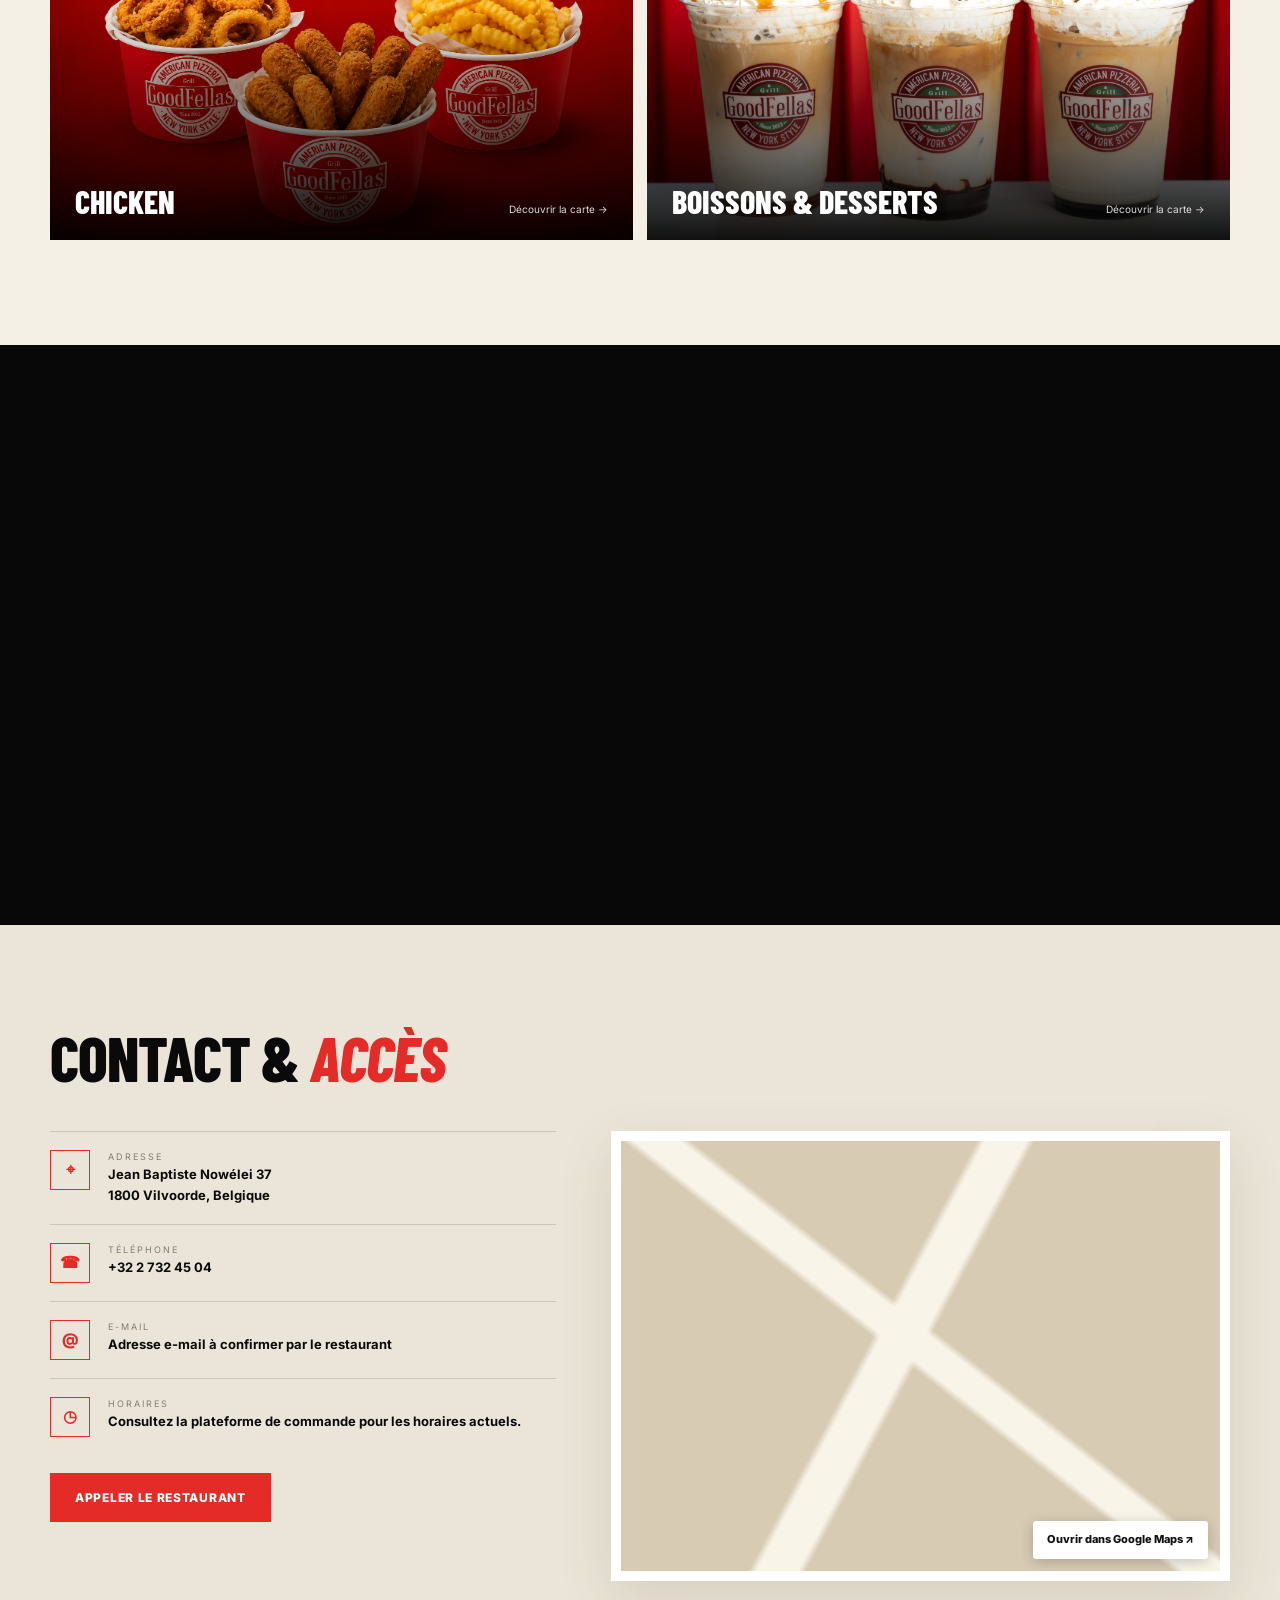
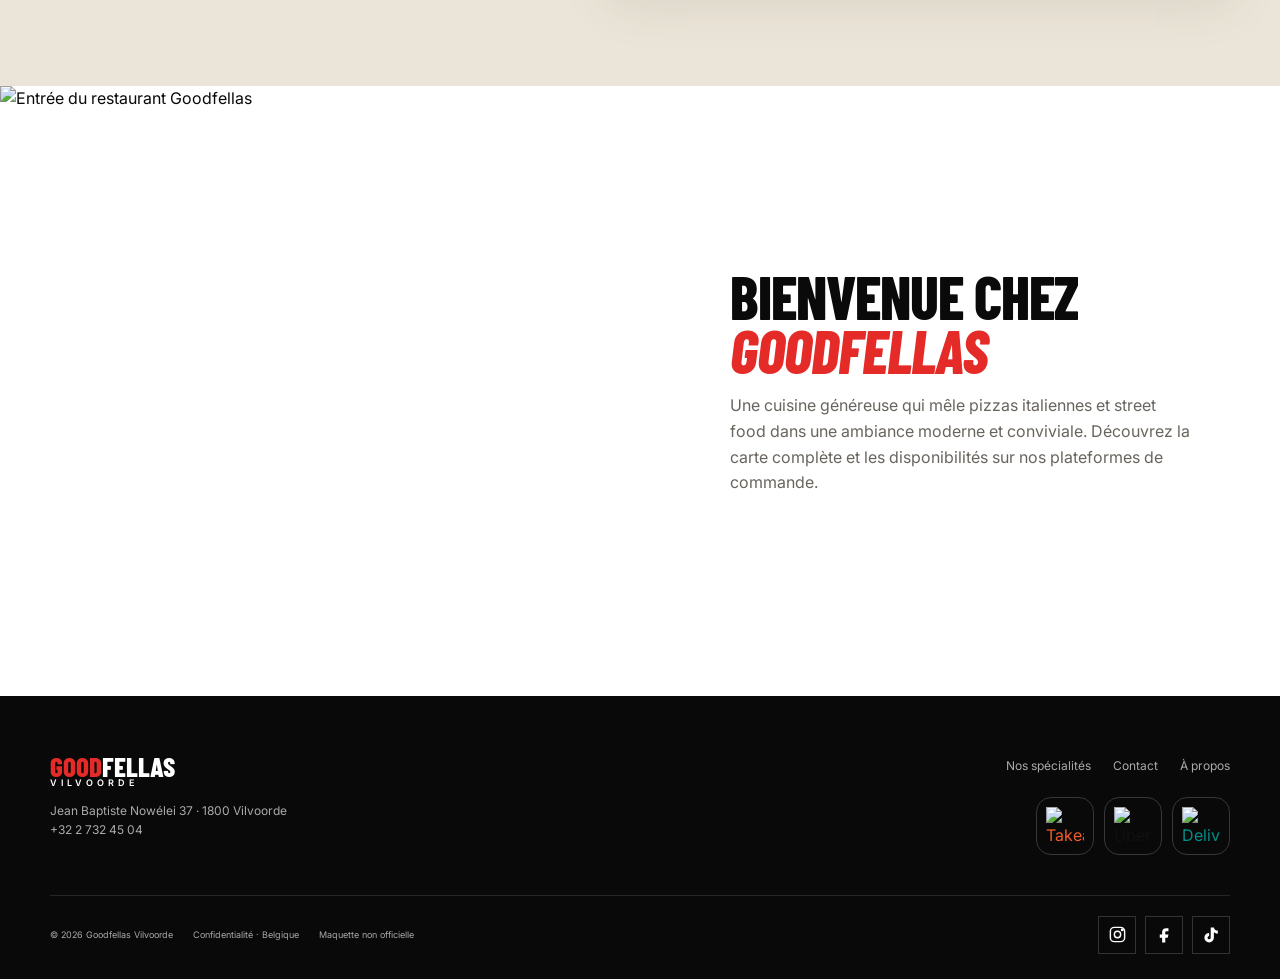
==== commit 55ba8e54: "Logos de livraison et nouvelle photo du restaurant" ====
--- a/index.html
+++ b/index.html
@@ -29,7 +29,7 @@
         <a href="#contact" data-i18n="navContact">Contact</a>
         <a href="#about" data-i18n="navAbout">À propos</a>
       </div>
-      <div class="nav-actions"><button class="lang" aria-label="Changer la langue"><strong>FR</strong><span>/</span> NL</button><a class="btn btn-small" href="#order" data-i18n="order">Commander</a></div>
+      <div class="nav-actions"><button class="lang" aria-label="Changer la langue"><strong>FR</strong><span>/</span> NL</button><a class="btn btn-small" href="#delivery-apps" data-i18n="order">Commander</a></div>
     </nav>
   </header>
 
@@ -41,10 +41,10 @@
         <p data-i18n="heroText">Pizzas, burgers, tacos et recettes généreuses préparés pour les vrais gourmands.</p>
         <div class="hero-buttons"><a class="btn" href="#specialites" data-i18n="viewMenu">Voir le menu</a><a class="btn btn-outline" href="tel:+3227324504" data-i18n="callNow">Appeler maintenant</a></div>
         <div class="hero-trust">
-          <div class="quick-order hero-order-logos" aria-label="Plateformes de commande">
-            <a class="platform takeaway" data-service="takeaway" target="_blank" rel="noopener" aria-label="Commander avec Takeaway.com"><img src="images/takeaway-logo.svg" alt="Takeaway.com"><small data-i18n="pickupDelivery">À emporter · Livraison</small></a>
-            <a class="platform uber" data-service="ubereats" target="_blank" rel="noopener" aria-label="Commander avec Uber Eats"><img src="images/ubereats-logo.svg" alt="Uber Eats"><small data-i18n="delivery">Livraison</small></a>
-            <a class="platform deliveroo" data-service="deliveroo" target="_blank" rel="noopener" aria-label="Commander avec Deliveroo"><img src="images/deliveroo-logo.svg" alt="Deliveroo"><small data-i18n="delivery">Livraison</small></a>
+          <div class="quick-order hero-order-logos delivery-apps" id="delivery-apps" aria-label="Plateformes de commande">
+            <a class="platform takeaway" data-service="takeaway" target="_blank" rel="noopener" aria-label="Commander avec Takeaway.com" title="Takeaway.com"><img src="images/takeaway-app.svg" alt="Takeaway.com"></a>
+            <a class="platform uber" data-service="ubereats" target="_blank" rel="noopener" aria-label="Commander avec Uber Eats" title="Uber Eats"><img src="images/ubereats-app.svg" alt="Uber Eats"></a>
+            <a class="platform deliveroo" data-service="deliveroo" target="_blank" rel="noopener" aria-label="Commander avec Deliveroo" title="Deliveroo"><img src="images/deliveroo-app.svg" alt="Deliveroo"></a>
           </div>
           <button class="halal-proof" type="button" aria-haspopup="dialog"><span class="seal">✓</span><span><strong data-i18n="halal">Viandes halal</strong><small data-i18n="certificate">Certificat à faire valider par le restaurant</small></span></button>
         </div>
@@ -73,18 +73,6 @@
       <button class="gallery-photo reveal" data-caption="Pizza Goodfellas"><img src="images/gallery-06-pizza-goodfellas-red.png" alt="Pizza Goodfellas garnie sur fond rouge" loading="lazy"><span class="gallery-label"><strong>Pizza Goodfellas</strong></span></button>
     </section>
 
-    <section class="order-section" id="order">
-      <div class="wrap reveal">
-        <h2 data-i18n="orderTitle">Sur place, à emporter<br><em>ou livré chez vous.</em></h2>
-        <p data-i18n="orderText">Retrouvez les prix et la disponibilité en temps réel sur votre plateforme préférée.</p>
-        <div class="order-cards">
-          <a class="big-platform takeaway" data-service="takeaway" target="_blank" rel="noopener"><img src="images/takeaway-logo.svg" alt="Takeaway.com"><small data-i18n="orderPickup">Commander à emporter ou en livraison</small></a>
-          <a class="big-platform uber" data-service="ubereats" target="_blank" rel="noopener"><img src="images/ubereats-logo.svg" alt="Uber Eats"><small data-i18n="orderDelivery">Commander en livraison</small></a>
-          <a class="big-platform deliveroo" data-service="deliveroo" target="_blank" rel="noopener"><img src="images/deliveroo-logo.svg" alt="Deliveroo"><small data-i18n="orderDelivery">Commander en livraison</small></a>
-        </div>
-      </div>
-    </section>
-
     <section class="contact" id="contact">
       <div class="wrap">
         <h2 class="reveal" data-i18n="contactTitle">Contact & <em>accès</em></h2>
@@ -105,13 +93,23 @@
     </section>
 
     <section class="about" id="about">
-      <div class="about-photo reveal"><img src="images/hero-feast.png" alt="Pizza, burger et wings Goodfellas" loading="lazy"></div>
+      <div class="about-photo reveal"><img src="images/about-goodfellas-store.png" alt="Entrée du restaurant Goodfellas" loading="lazy"></div>
       <div class="about-content reveal"><h2 data-i18n="aboutTitle">Bienvenue chez<br><em>Goodfellas</em></h2><p data-i18n="aboutText">Une cuisine généreuse qui mêle pizzas italiennes et street food dans une ambiance moderne et conviviale. Découvrez la carte complète et les disponibilités sur nos plateformes de commande.</p></div>
     </section>
   </main>
 
   <footer>
-    <div class="wrap footer-main"><div><a class="brand" href="#top"><span>GOOD</span>FELLAS<small>VILVOORDE</small></a><p>Jean Baptiste Nowélei 37 · 1800 Vilvoorde<br><a href="tel:+3227324504">+32 2 732 45 04</a></p></div><nav aria-label="Navigation de pied de page"><a href="#specialites" data-i18n="navMenu">Nos spécialités</a><a href="#contact" data-i18n="navContact">Contact</a><a href="#about" data-i18n="navAbout">À propos</a></nav></div>
+    <div class="wrap footer-main">
+      <div><a class="brand" href="#top"><span>GOOD</span>FELLAS<small>VILVOORDE</small></a><p>Jean Baptiste Nowélei 37 · 1800 Vilvoorde<br><a href="tel:+3227324504">+32 2 732 45 04</a></p></div>
+      <div class="footer-links-and-apps">
+        <nav aria-label="Navigation de pied de page"><a href="#specialites" data-i18n="navMenu">Nos spécialités</a><a href="#contact" data-i18n="navContact">Contact</a><a href="#about" data-i18n="navAbout">À propos</a></nav>
+        <div class="footer-delivery-apps delivery-apps" aria-label="Commander en ligne">
+          <a class="platform takeaway" data-service="takeaway" target="_blank" rel="noopener" aria-label="Commander avec Takeaway.com" title="Takeaway.com"><img src="images/takeaway-app.svg" alt="Takeaway.com"></a>
+          <a class="platform uber" data-service="ubereats" target="_blank" rel="noopener" aria-label="Commander avec Uber Eats" title="Uber Eats"><img src="images/ubereats-app.svg" alt="Uber Eats"></a>
+          <a class="platform deliveroo" data-service="deliveroo" target="_blank" rel="noopener" aria-label="Commander avec Deliveroo" title="Deliveroo"><img src="images/deliveroo-app.svg" alt="Deliveroo"></a>
+        </div>
+      </div>
+    </div>
     <div class="wrap footer-line"><div><span>© <span id="year"></span> Goodfellas Vilvoorde</span><a href="privacy.html" data-i18n="privacy">Confidentialité · Belgique</a><span data-i18n="mockup">Maquette non officielle</span></div><div class="socials"><a href="https://www.instagram.com/goodfellas_vilvoorde/" target="_blank" rel="noopener" aria-label="Instagram Goodfellas Vilvoorde" title="Instagram"><svg viewBox="0 0 24 24" aria-hidden="true"><rect x="3" y="3" width="18" height="18" rx="5"/><circle cx="12" cy="12" r="4"/><circle cx="18" cy="6" r="1"/></svg></a><a href="https://www.facebook.com/search/top?q=Goodfellas%20Vilvoorde" target="_blank" rel="noopener" aria-label="Rechercher Goodfellas Vilvoorde sur Facebook" title="Facebook"><svg viewBox="0 0 24 24" aria-hidden="true"><path d="M14 8h3V4h-3c-3 0-5 2-5 5v3H6v4h3v6h4v-6h3l1-4h-4V9c0-.7.3-1 1-1z"/></svg></a><a href="https://www.tiktok.com/search?q=goodfellas%20vilvoorde" target="_blank" rel="noopener" aria-label="Rechercher Goodfellas Vilvoorde sur TikTok" title="TikTok"><svg viewBox="0 0 24 24" aria-hidden="true"><path d="M15 3c.5 2.5 2 4 5 4v4c-2 0-3.7-.6-5-1.7V16a6 6 0 1 1-6-6v4a2 2 0 1 0 2 2V3z"/></svg></a></div></div>
   </footer>
   <button class="back-top" aria-label="Retour en haut">↑</button>
--- a/style.css
+++ b/style.css
@@ -21,6 +21,21 @@
   .nav-actions .btn{display:inline-flex;padding:8px 10px;font-size:9px}
 }
 
+/* Delivery applications shown as compact app-style logo buttons */
+.delivery-apps{display:flex;gap:10px;align-items:center}
+.delivery-apps .platform{width:72px;min-width:72px;height:72px;padding:11px;border:1px solid #ffffff30;border-radius:18px;align-items:center;justify-content:center;box-shadow:0 10px 26px #0004}
+.delivery-apps .platform img{width:100%;height:100%;object-fit:contain;object-position:center}
+.delivery-apps .platform.takeaway,.delivery-apps .platform.uber,.delivery-apps .platform.deliveroo{background:transparent}
+.footer-links-and-apps{display:grid;justify-items:end;gap:22px}
+.footer-delivery-apps .platform{width:58px;min-width:58px;height:58px;border-radius:15px;padding:9px;box-shadow:none}
+@media(max-width:640px){
+  .hero-order-logos{overflow:visible}
+  .hero-order-logos .platform{width:62px;min-width:62px;height:62px;border-radius:15px;padding:9px}
+  .footer-links-and-apps{justify-items:start;margin-top:30px}
+  .footer-main nav{margin-top:0}
+  .footer-delivery-apps{flex-wrap:wrap}
+}
+
 /* Static hero image and ordering logos stay below the primary action */
 .hero{background:#111 url('images/hero-main-clean.png') center/cover no-repeat;overflow:hidden}
 .hero-shade{z-index:1;pointer-events:none}
@@ -41,4 +56,6 @@
   .gallery-label{left:12px;right:12px;bottom:10px}
   .gallery-label strong{font-size:20px}
   .gallery-label small{display:none}
+  .hero-order-logos .platform{width:62px;min-width:62px;height:62px;border-radius:15px;padding:6px}
+  .about-photo{height:480px}
 }
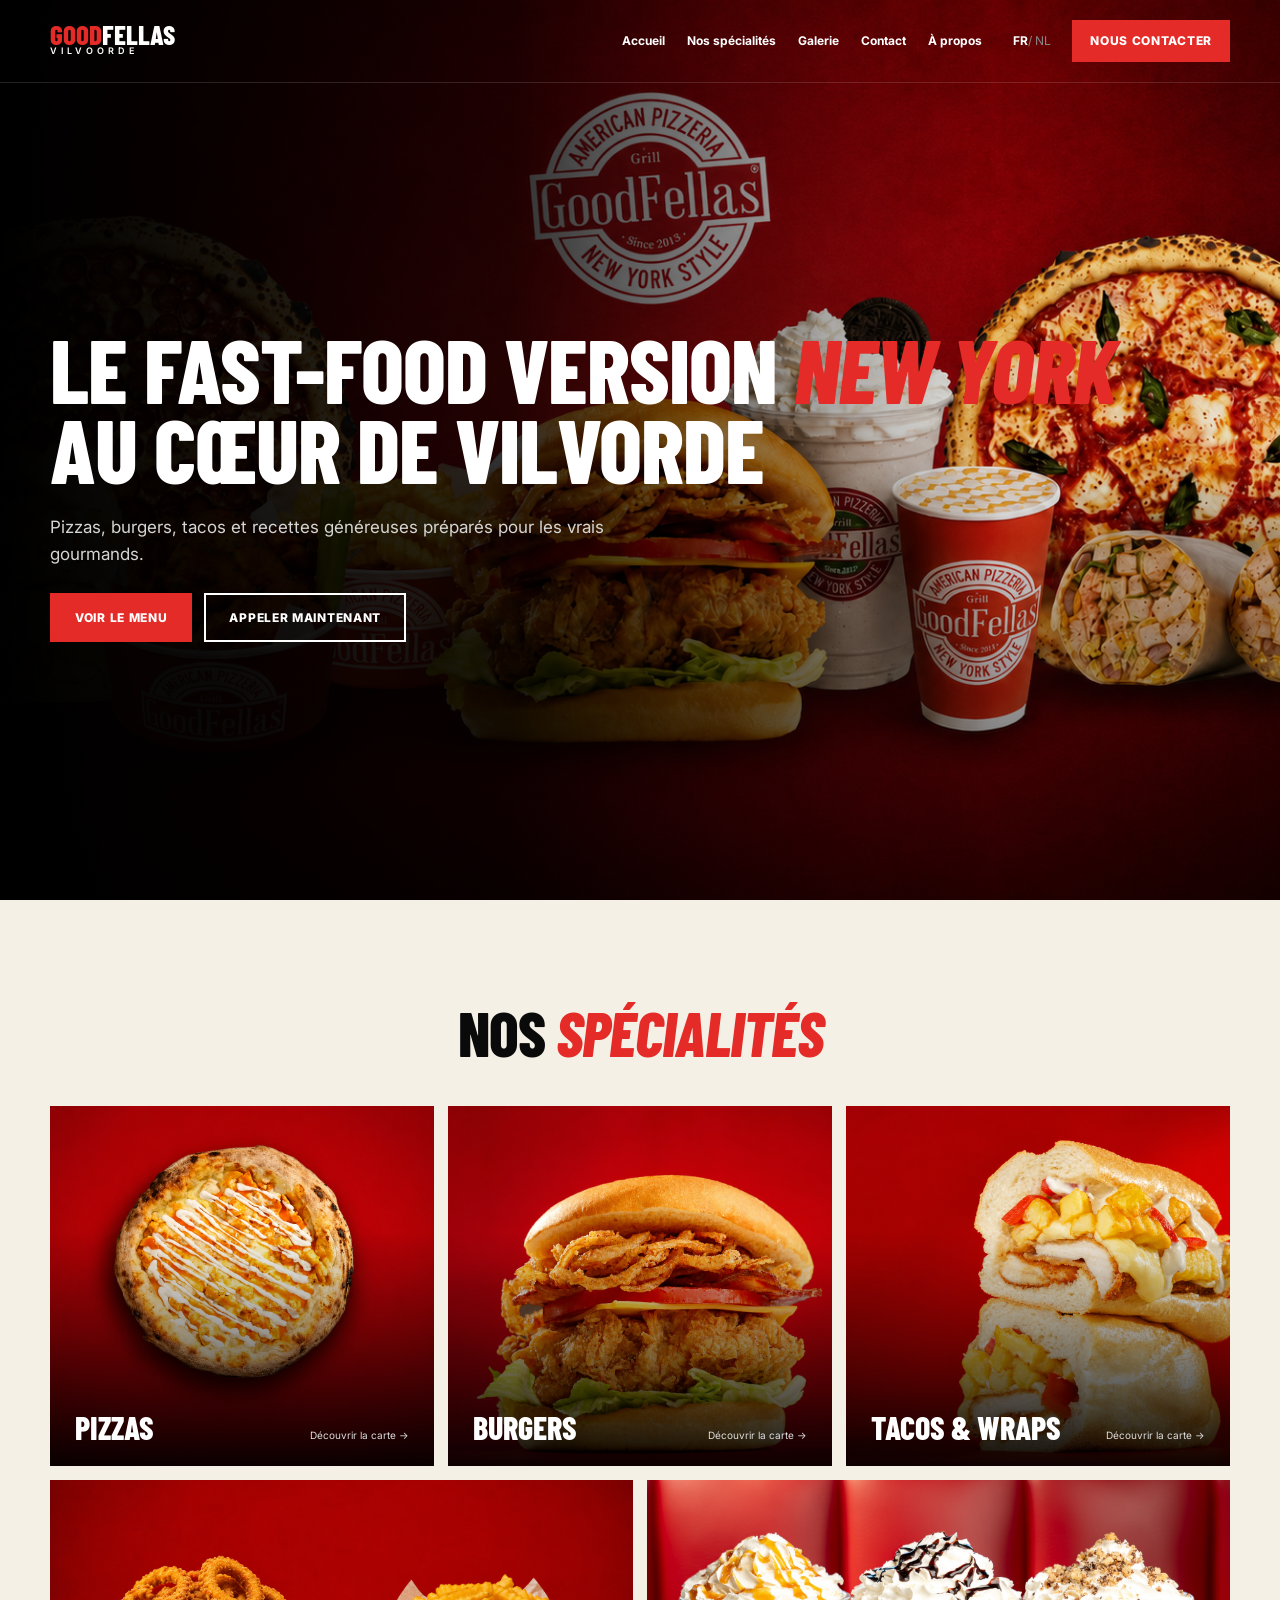
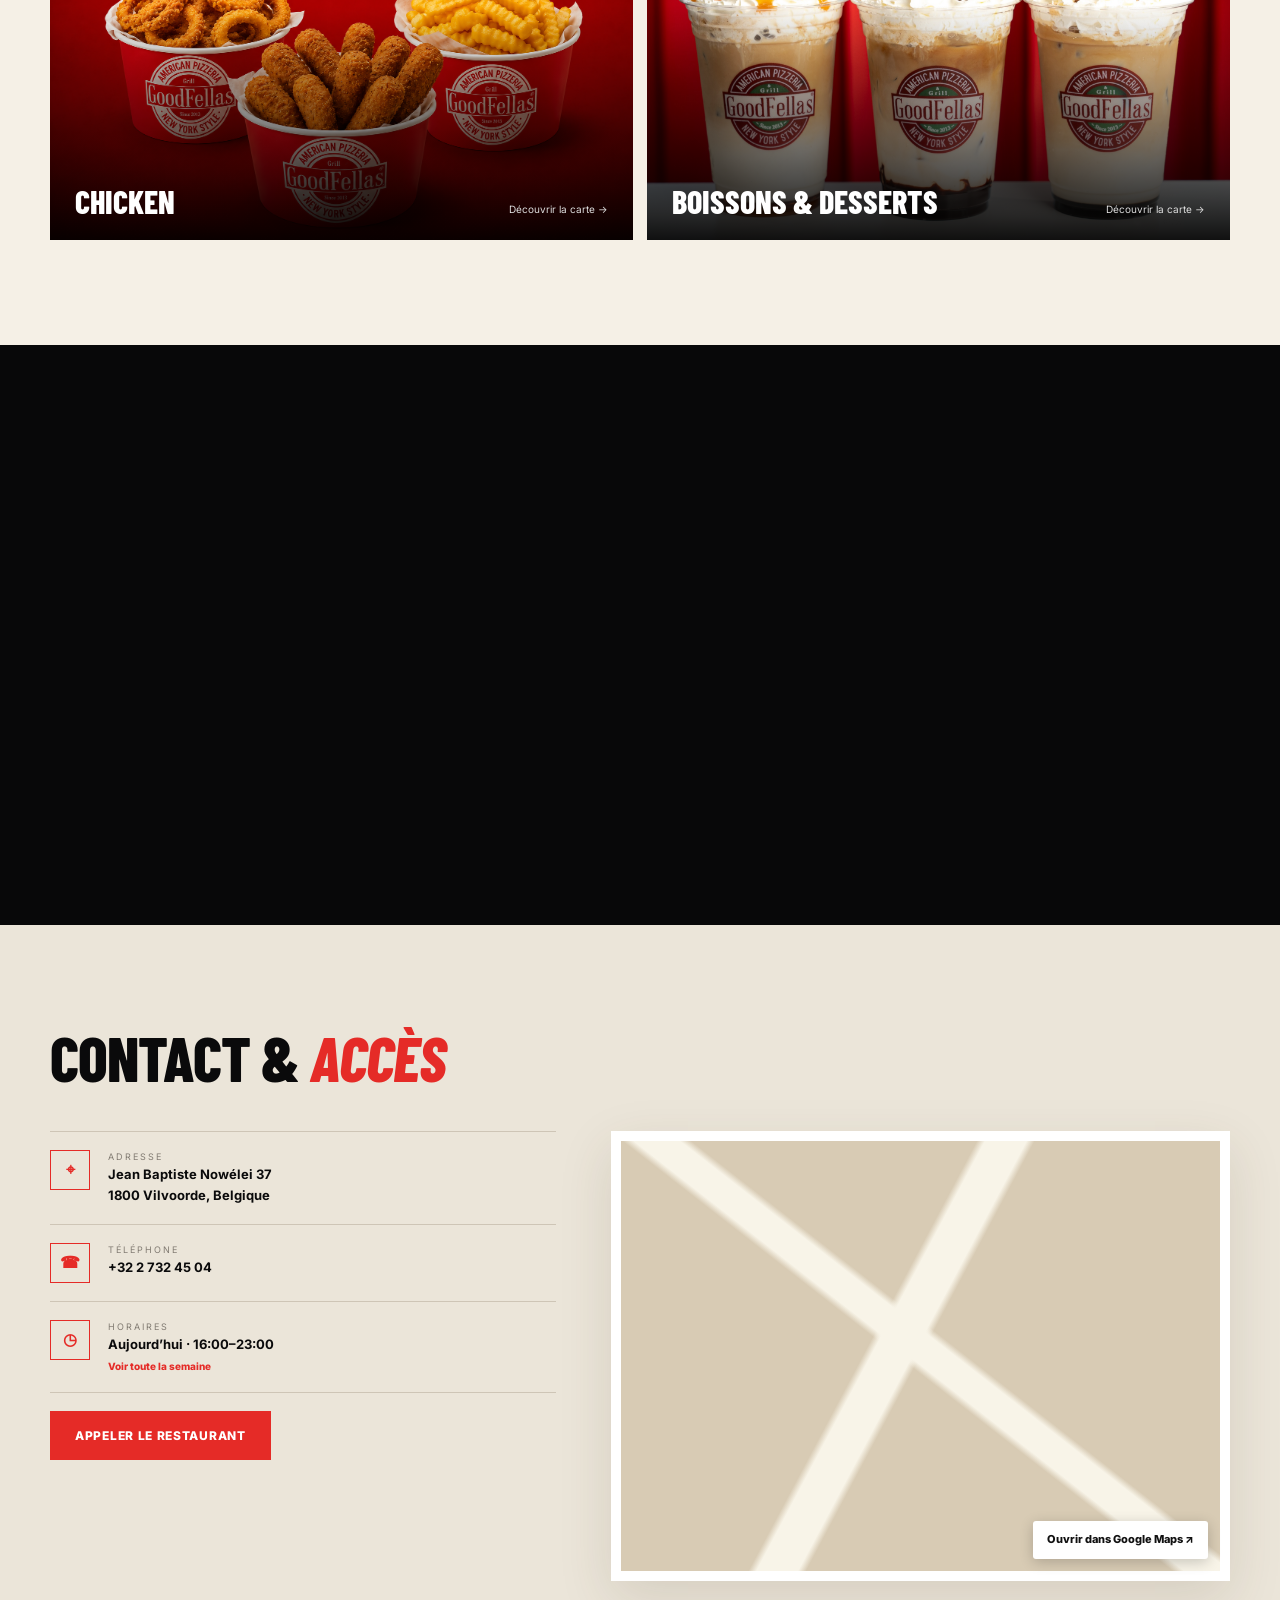
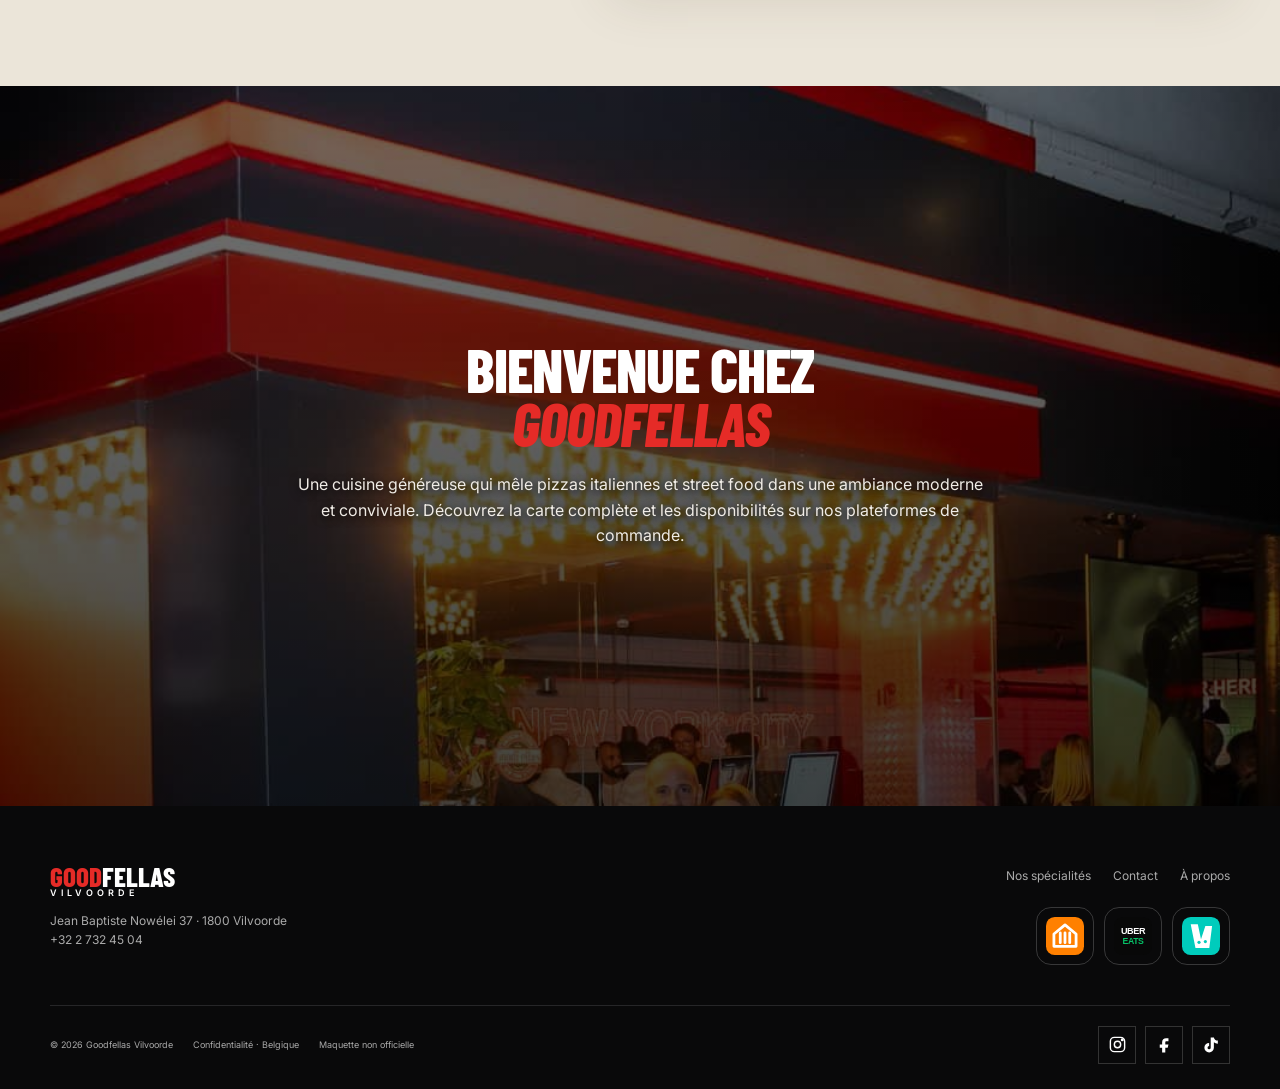
==== commit d1e7a95d: "Mise à jour contact, horaires et menus" ====
--- a/index.html
+++ b/index.html
@@ -8,7 +8,7 @@
   <meta name="description" content="Découvrez les spécialités Goodfellas à Vilvoorde : pizzas, burgers, tacos, wraps, chicken et milkshakes. Commande en ligne et contact.">
   <meta name="theme-color" content="#0b0b0c">
   <meta property="og:title" content="Goodfellas Vilvoorde">
-  <meta property="og:description" content="Le goût de New York au cœur de Vilvorde.">
+  <meta property="og:description" content="Le fast-food version New York au cœur de Vilvorde.">
   <meta property="og:type" content="restaurant">
   <meta property="og:locale" content="fr_BE">
   <meta property="og:image" content="images/hero-main-clean.png">
@@ -29,7 +29,7 @@
         <a href="#contact" data-i18n="navContact">Contact</a>
         <a href="#about" data-i18n="navAbout">À propos</a>
       </div>
-      <div class="nav-actions"><button class="lang" aria-label="Changer la langue"><strong>FR</strong><span>/</span> NL</button><a class="btn btn-small" href="#delivery-apps" data-i18n="order">Commander</a></div>
+      <div class="nav-actions"><button class="lang" aria-label="Changer la langue"><strong>FR</strong><span>/</span> NL</button><a class="btn btn-small" href="#contact" data-i18n="contactUs">Nous contacter</a></div>
     </nav>
   </header>
 
@@ -37,17 +37,9 @@
     <section class="hero" id="home">
       <div class="hero-shade"></div>
       <div class="wrap hero-content reveal">
-        <h1 data-i18n="heroTitle">Le goût de <em>New York</em><br>au cœur de Vilvorde</h1>
+        <h1 data-i18n="heroTitle">Le fast-food version <em>New York</em><br>au cœur de Vilvorde</h1>
         <p data-i18n="heroText">Pizzas, burgers, tacos et recettes généreuses préparés pour les vrais gourmands.</p>
         <div class="hero-buttons"><a class="btn" href="#specialites" data-i18n="viewMenu">Voir le menu</a><a class="btn btn-outline" href="tel:+3227324504" data-i18n="callNow">Appeler maintenant</a></div>
-        <div class="hero-trust">
-          <div class="quick-order hero-order-logos delivery-apps" id="delivery-apps" aria-label="Plateformes de commande">
-            <a class="platform takeaway" data-service="takeaway" target="_blank" rel="noopener" aria-label="Commander avec Takeaway.com" title="Takeaway.com"><img src="images/takeaway-app.svg" alt="Takeaway.com"></a>
-            <a class="platform uber" data-service="ubereats" target="_blank" rel="noopener" aria-label="Commander avec Uber Eats" title="Uber Eats"><img src="images/ubereats-app.svg" alt="Uber Eats"></a>
-            <a class="platform deliveroo" data-service="deliveroo" target="_blank" rel="noopener" aria-label="Commander avec Deliveroo" title="Deliveroo"><img src="images/deliveroo-app.svg" alt="Deliveroo"></a>
-          </div>
-          <button class="halal-proof" type="button" aria-haspopup="dialog"><span class="seal">✓</span><span><strong data-i18n="halal">Viandes halal</strong><small data-i18n="certificate">Certificat à faire valider par le restaurant</small></span></button>
-        </div>
       </div>
     </section>
 
@@ -67,10 +59,10 @@
     <section class="photo-strip" id="gallery" aria-label="Galerie culinaire">
       <button class="gallery-photo reveal" data-caption="Chicken Parm — Fromage, blanc de poulet frit, parmesan, mozzarella, sauce tomate."><img src="images/gallery-01-chicken-parm-red.png" alt="Chicken Parm Goodfellas sur fond rouge" loading="lazy"><span class="gallery-label"><strong>Chicken Parm</strong><small>Fromage, blanc de poulet frit, parmesan, mozzarella, sauce tomate.</small></span></button>
       <button class="gallery-photo reveal" data-caption="Pepperoni Sicilian — Fromage, sauce tomate, pepperoni de bœuf."><img src="images/gallery-02-pepperoni-sicilian-red.png" alt="Pepperoni Sicilian Goodfellas sur fond rouge" loading="lazy"><span class="gallery-label"><strong>Pepperoni Sicilian</strong><small>Fromage, sauce tomate, pepperoni de bœuf.</small></span></button>
-      <button class="gallery-photo reveal" data-caption="Sliders Box Chicken — Bâtonnets de mozzarella (6 pièces), frites gaufrées, sliders de poulet (2 pièces), tomates, oignons, salade, cornichons, sauce ranch, sauce barbecue, ketchup et mayo."><img src="images/gallery-03-sliders-box-chicken.png" alt="Sliders Box Chicken Goodfellas" loading="lazy"><span class="gallery-label"><strong>Sliders Box Chicken</strong><small>Bâtonnets de mozzarella, frites gaufrées et sliders de poulet.</small></span></button>
+      <button class="gallery-photo gallery-portrait reveal" data-caption="Sliders Box Chicken — Bâtonnets de mozzarella (6 pièces), frites gaufrées, sliders de poulet (2 pièces), tomates, oignons, salade, cornichons, sauce ranch, sauce barbecue, ketchup et mayo."><img src="images/gallery-sliders-owner.png" alt="Chef Goodfellas présentant une pizza" loading="lazy"><span class="gallery-label"><strong>Sliders Box Chicken</strong><small>Bâtonnets de mozzarella, frites gaufrées et sliders de poulet.</small></span></button>
       <button class="gallery-photo reveal" data-caption="Boisson Goodfellas"><img src="images/gallery-04-boisson-red.png" alt="Boisson Goodfellas sur fond rouge" loading="lazy"><span class="gallery-label"><strong>Boisson Goodfellas</strong></span></button>
       <button class="gallery-photo reveal" data-caption="Box Goodfellas"><img src="images/gallery-05-box-goodfellas-red.png" alt="Box Goodfellas avec sliders, frites et bâtonnets de mozzarella sur fond rouge" loading="lazy"><span class="gallery-label"><strong>Box Goodfellas</strong></span></button>
-      <button class="gallery-photo reveal" data-caption="Pizza Goodfellas"><img src="images/gallery-06-pizza-goodfellas-red.png" alt="Pizza Goodfellas garnie sur fond rouge" loading="lazy"><span class="gallery-label"><strong>Pizza Goodfellas</strong></span></button>
+      <button class="gallery-photo gallery-portrait reveal" data-caption="Pizza Goodfellas"><img src="images/gallery-pizza-goodfellas-opening.png" alt="Équipe Goodfellas devant le restaurant de Vilvoorde" loading="lazy"><span class="gallery-label"><strong>Pizza Goodfellas</strong></span></button>
     </section>
 
     <section class="contact" id="contact">
@@ -80,8 +72,20 @@
           <div class="contact-details reveal">
             <a class="contact-row" href="https://www.google.com/maps/dir/?api=1&destination=Jean+Baptiste+Nowelei+37+1800+Vilvoorde" target="_blank" rel="noopener"><span class="contact-icon">⌖</span><span><small data-i18n="address">ADRESSE</small><strong>Jean Baptiste Nowélei 37<br>1800 Vilvoorde, Belgique</strong></span></a>
             <a class="contact-row" href="tel:+3227324504"><span class="contact-icon">☎</span><span><small data-i18n="phone">TÉLÉPHONE</small><strong>+32 2 732 45 04</strong></span></a>
-            <div class="contact-row"><span class="contact-icon">@</span><span><small>E-MAIL</small><strong data-i18n="emailPending">Adresse e-mail à confirmer par le restaurant</strong></span></div>
-            <div class="contact-row"><span class="contact-icon">◷</span><span><small data-i18n="hours">HORAIRES</small><strong data-i18n="hoursText">Consultez la plateforme de commande pour les horaires actuels.</strong></span></div>
+            <details class="hours-card">
+              <summary><span class="contact-icon">◷</span><span><small data-i18n="hours">HORAIRES</small><strong id="today-hours">Aujourd’hui · 16:00–23:00</strong><em>Voir toute la semaine</em></span></summary>
+              <div class="hours-list">
+                <div data-day="0"><span>Lundi</span><strong>16:00–23:00</strong></div>
+                <div data-day="1"><span>Mardi</span><strong>16:00–23:00</strong></div>
+                <div data-day="2"><span>Mercredi</span><strong>16:00–23:00</strong></div>
+                <div data-day="3"><span>Jeudi</span><strong>16:00–23:00</strong></div>
+                <div data-day="4"><span>Vendredi</span><strong>16:00–23:00</strong></div>
+                <div data-day="5"><span>Samedi</span><strong>16:00–23:00</strong></div>
+                <div data-day="6"><span>Dimanche</span><strong>16:00–22:00</strong></div>
+                <a href="https://www.google.com/maps/search/?api=1&query=Goodfellas+Vilvoorde" target="_blank" rel="noopener">Vérifier les horaires sur Google Maps ↗</a>
+                <small>Horaires Google vérifiés le 20 juillet 2026. Ils peuvent varier les jours fériés.</small>
+              </div>
+            </details>
             <a class="btn" href="tel:+3227324504" data-i18n="call">Appeler le restaurant</a>
           </div>
           <div class="map-consent reveal" id="map-box">
@@ -92,8 +96,9 @@
       </div>
     </section>
 
-    <section class="about" id="about">
-      <div class="about-photo reveal"><img src="images/about-goodfellas-store.png" alt="Entrée du restaurant Goodfellas" loading="lazy"></div>
+    <section class="about about-cover" id="about">
+      <img class="about-cover-photo" src="images/about-goodfellas-store.png" alt="Entrée du restaurant Goodfellas" loading="lazy">
+      <div class="about-cover-shade"></div>
       <div class="about-content reveal"><h2 data-i18n="aboutTitle">Bienvenue chez<br><em>Goodfellas</em></h2><p data-i18n="aboutText">Une cuisine généreuse qui mêle pizzas italiennes et street food dans une ambiance moderne et conviviale. Découvrez la carte complète et les disponibilités sur nos plateformes de commande.</p></div>
     </section>
   </main>
@@ -113,8 +118,7 @@
     <div class="wrap footer-line"><div><span>© <span id="year"></span> Goodfellas Vilvoorde</span><a href="privacy.html" data-i18n="privacy">Confidentialité · Belgique</a><span data-i18n="mockup">Maquette non officielle</span></div><div class="socials"><a href="https://www.instagram.com/goodfellas_vilvoorde/" target="_blank" rel="noopener" aria-label="Instagram Goodfellas Vilvoorde" title="Instagram"><svg viewBox="0 0 24 24" aria-hidden="true"><rect x="3" y="3" width="18" height="18" rx="5"/><circle cx="12" cy="12" r="4"/><circle cx="18" cy="6" r="1"/></svg></a><a href="https://www.facebook.com/search/top?q=Goodfellas%20Vilvoorde" target="_blank" rel="noopener" aria-label="Rechercher Goodfellas Vilvoorde sur Facebook" title="Facebook"><svg viewBox="0 0 24 24" aria-hidden="true"><path d="M14 8h3V4h-3c-3 0-5 2-5 5v3H6v4h3v6h4v-6h3l1-4h-4V9c0-.7.3-1 1-1z"/></svg></a><a href="https://www.tiktok.com/search?q=goodfellas%20vilvoorde" target="_blank" rel="noopener" aria-label="Rechercher Goodfellas Vilvoorde sur TikTok" title="TikTok"><svg viewBox="0 0 24 24" aria-hidden="true"><path d="M15 3c.5 2.5 2 4 5 4v4c-2 0-3.7-.6-5-1.7V16a6 6 0 1 1-6-6v4a2 2 0 1 0 2 2V3z"/></svg></a></div></div>
   </footer>
   <button class="back-top" aria-label="Retour en haut">↑</button>
-  <dialog class="lightbox"><button aria-label="Fermer">×</button><img src="" alt=""><p></p></dialog>
-  <dialog class="certificate-dialog"><button class="dialog-close" aria-label="Fermer">×</button><span class="cert-mark">✓</span><h2 data-i18n="certTitle">Information halal</h2><p data-i18n="certText">Le certificat officiel n’a pas encore été fourni pour cette maquette. Il devra être ajouté ici uniquement après validation par le restaurant.</p></dialog>
+  <dialog class="lightbox"><button aria-label="Fermer">×</button><img alt=""><p></p></dialog>
   <script src="script.js"></script>
 </body>
 </html>
--- a/style.css
+++ b/style.css
@@ -59,3 +59,40 @@
   .hero-order-logos .platform{width:62px;min-width:62px;height:62px;border-radius:15px;padding:6px}
   .about-photo{height:480px}
 }
+
+/* Current contact details, restaurant cover and priced menu */
+.gallery-portrait img{object-position:center 42%}
+.hours-card{border-top:1px solid #cec5b6;border-bottom:1px solid #cec5b6}
+.hours-card summary{display:flex;gap:18px;padding:18px 0;cursor:pointer;list-style:none}
+.hours-card summary::-webkit-details-marker{display:none}
+.hours-card summary>span:last-child{display:grid;flex:1}
+.hours-card summary small{font-size:9px;letter-spacing:2px;color:#817b72}
+.hours-card summary strong{font-size:13px}
+.hours-card summary em{font-size:10px;color:var(--red);font-style:normal;font-weight:800;margin-top:3px}
+.hours-list{margin:0 0 18px 58px;background:#fff;padding:13px 16px}
+.hours-list>div{display:flex;justify-content:space-between;gap:25px;padding:7px 0;border-bottom:1px solid #eee6dc;font-size:12px}
+.hours-list>div.today{color:var(--red)}
+.hours-list>a{display:block;margin-top:12px;color:var(--red);font-size:11px;font-weight:800}
+.hours-list>small{display:block;margin-top:5px;color:#817b72;font-size:9px}
+.about-cover{position:relative;display:grid;grid-template-columns:1fr;place-items:center;min-height:720px;overflow:hidden;background:#111;color:#fff}
+.about-cover-photo,.about-cover-shade{position:absolute;inset:0;width:100%;height:100%}
+.about-cover-photo{object-fit:cover;object-position:center 45%}
+.about-cover-shade{background:linear-gradient(#0008,#000b)}
+.about-cover .about-content{position:relative;z-index:2;padding:80px 25px;text-align:center;align-self:center}
+.about-cover .about-content p{margin:22px auto 0;color:#f0ece6;text-shadow:0 2px 10px #000;max-width:690px}
+.menu-item-head{display:flex;align-items:start;justify-content:space-between;gap:20px}
+.menu-price{flex:0 0 auto;color:var(--red);font:800 18px/1 var(--head);white-space:nowrap}
+.menu-order-cta{display:grid;justify-items:center}
+.menu-cta-actions{display:flex;align-items:center;justify-content:center;flex-wrap:wrap;gap:20px;margin-top:8px}
+.menu-delivery-apps .platform{border-color:#ffffff35}
+.menu-source{display:block;margin-top:14px;color:#8b857d;font-size:9px}
+@media(max-width:640px){
+  .gallery-portrait img{object-position:center 40%}
+  .hours-list{margin-left:0}
+  .about-cover{min-height:580px}
+  .about-cover-photo{object-position:center}
+  .about-cover .about-content{padding:65px 24px}
+  .menu-item-head{gap:12px}
+  .menu-price{font-size:16px}
+  .menu-cta-actions{flex-direction:column}
+}
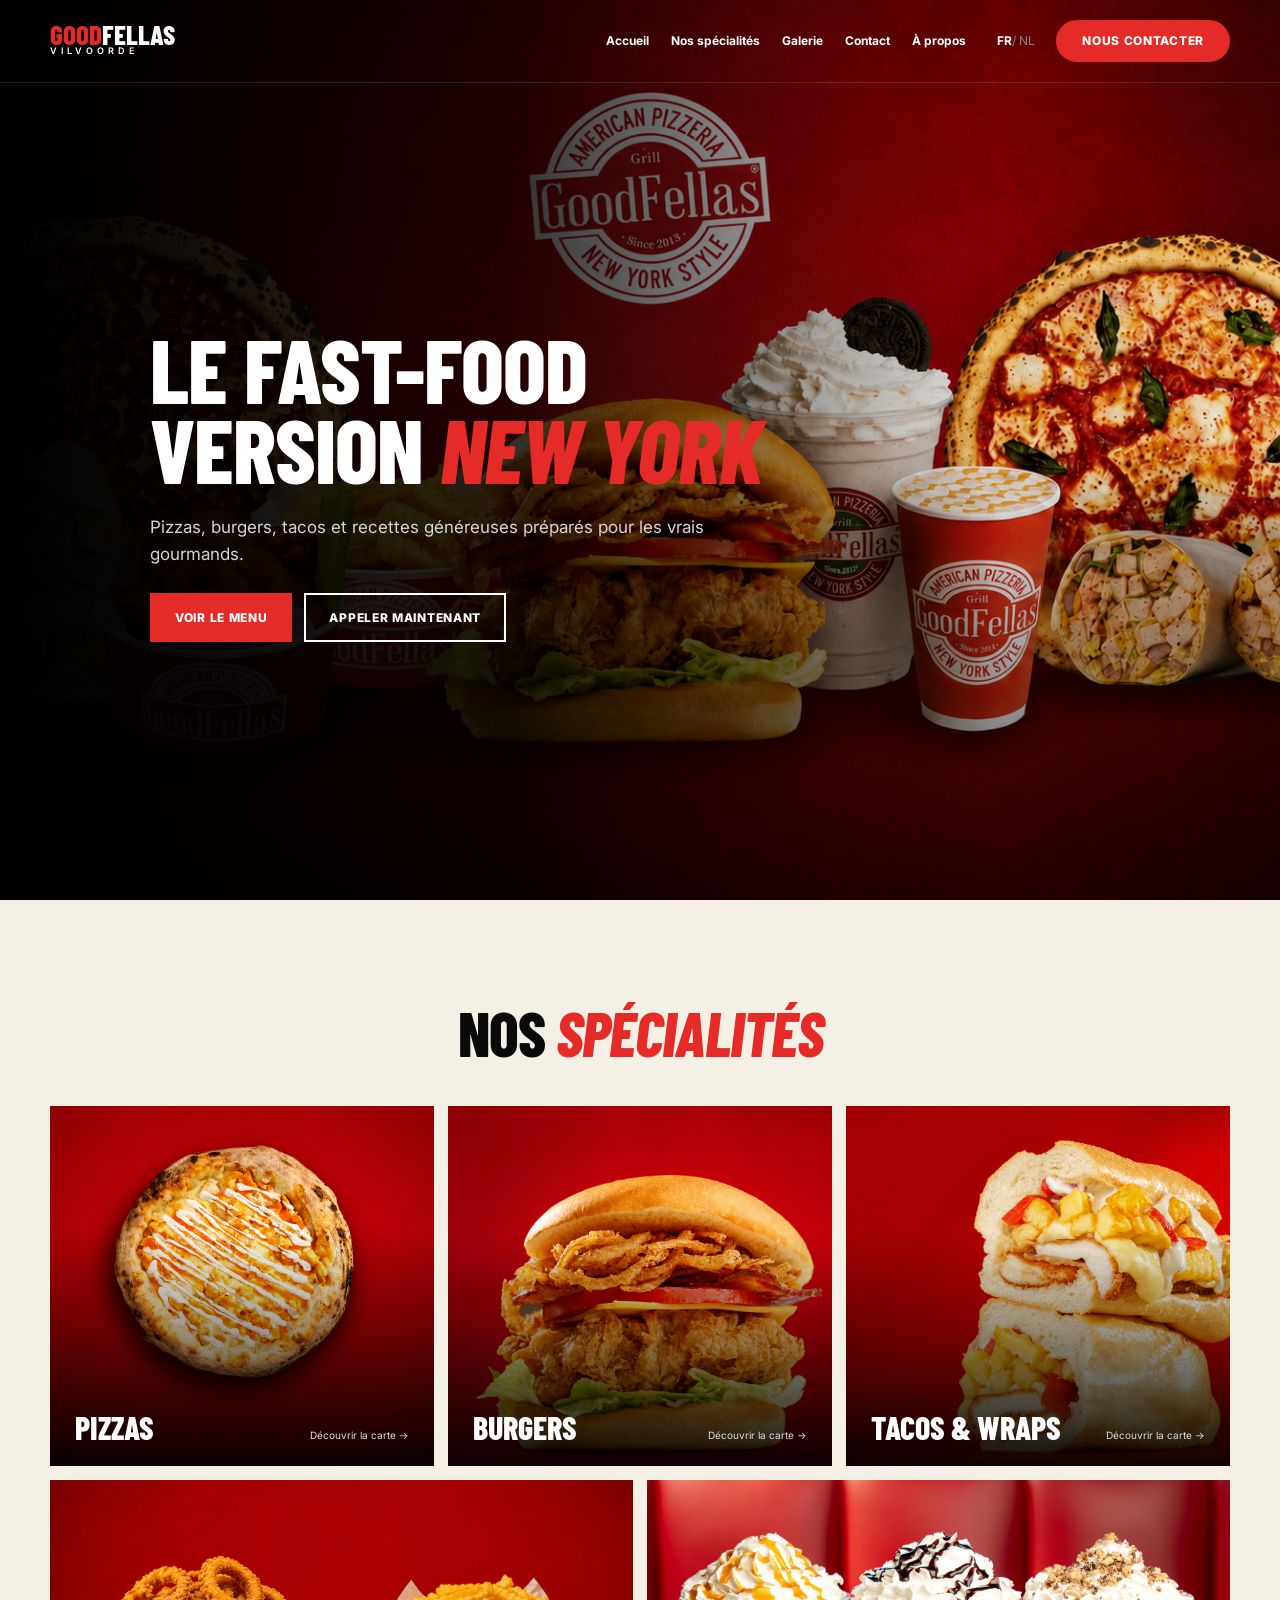
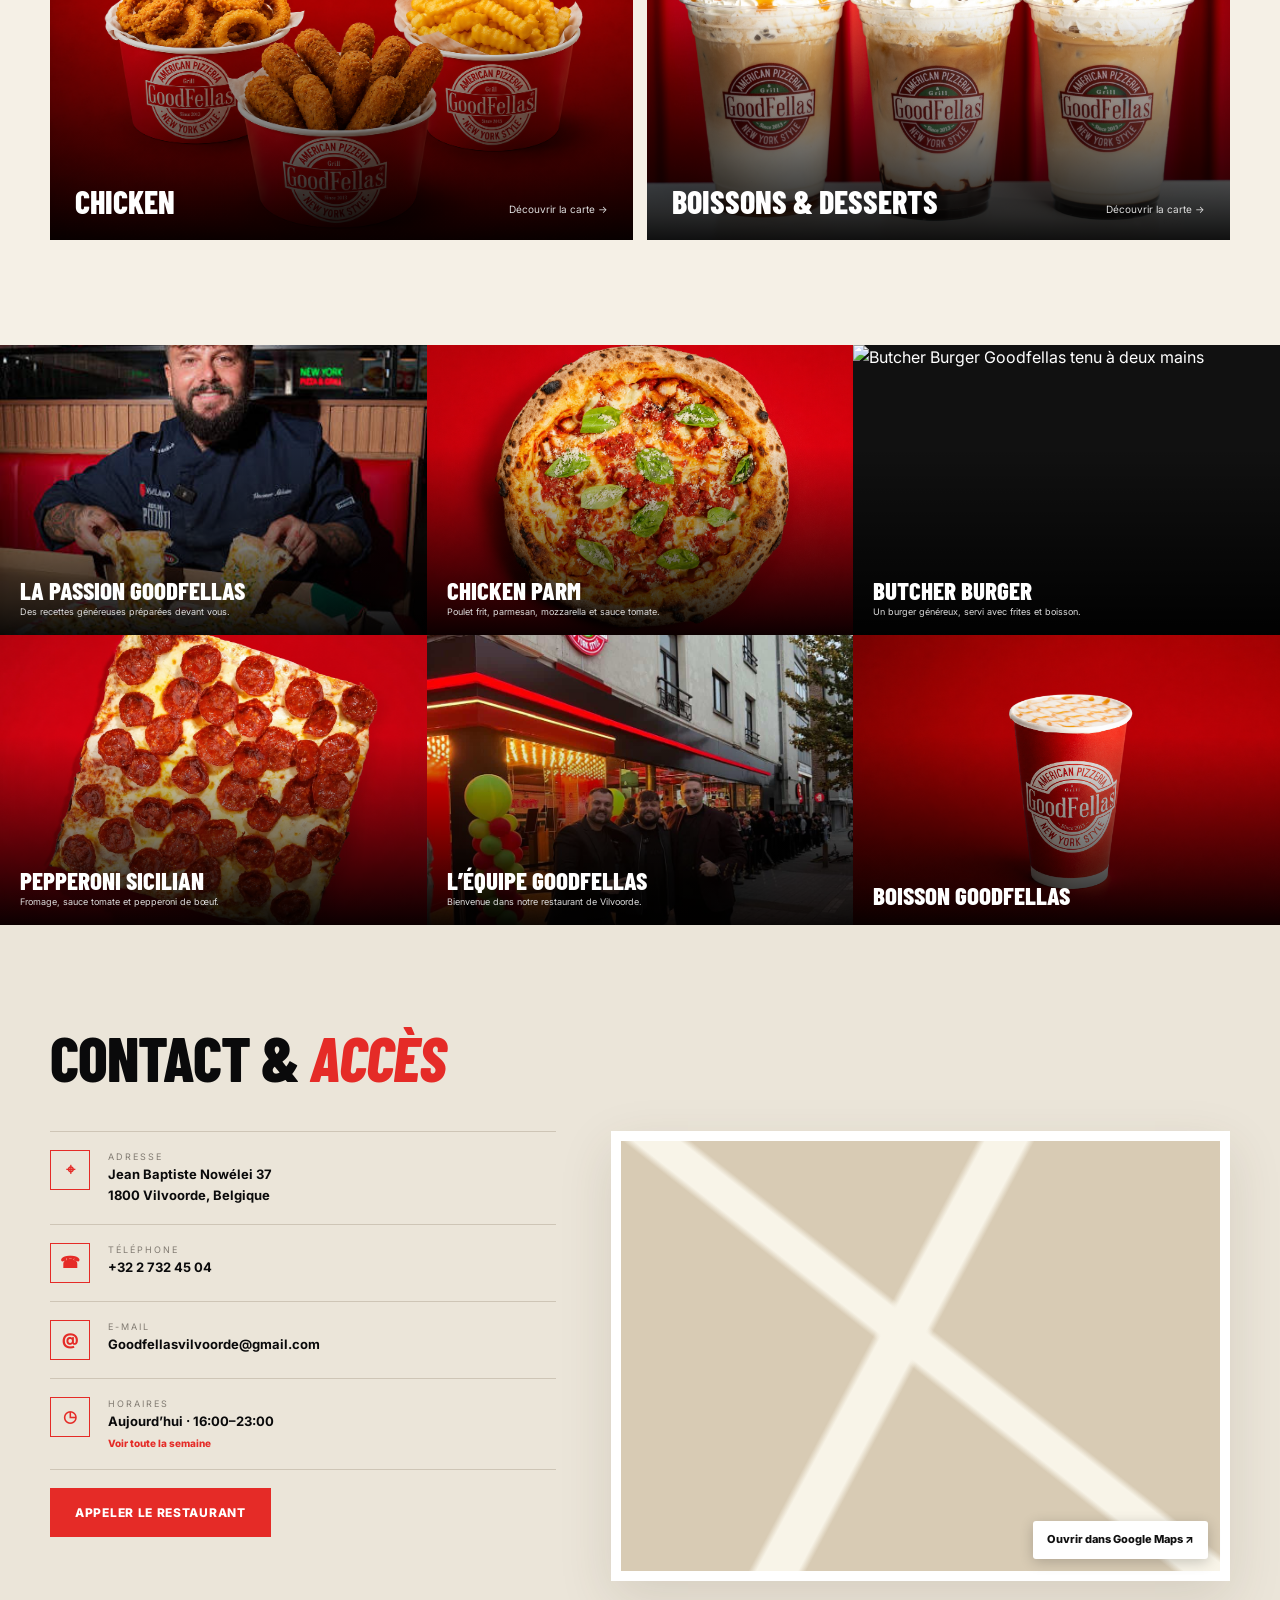
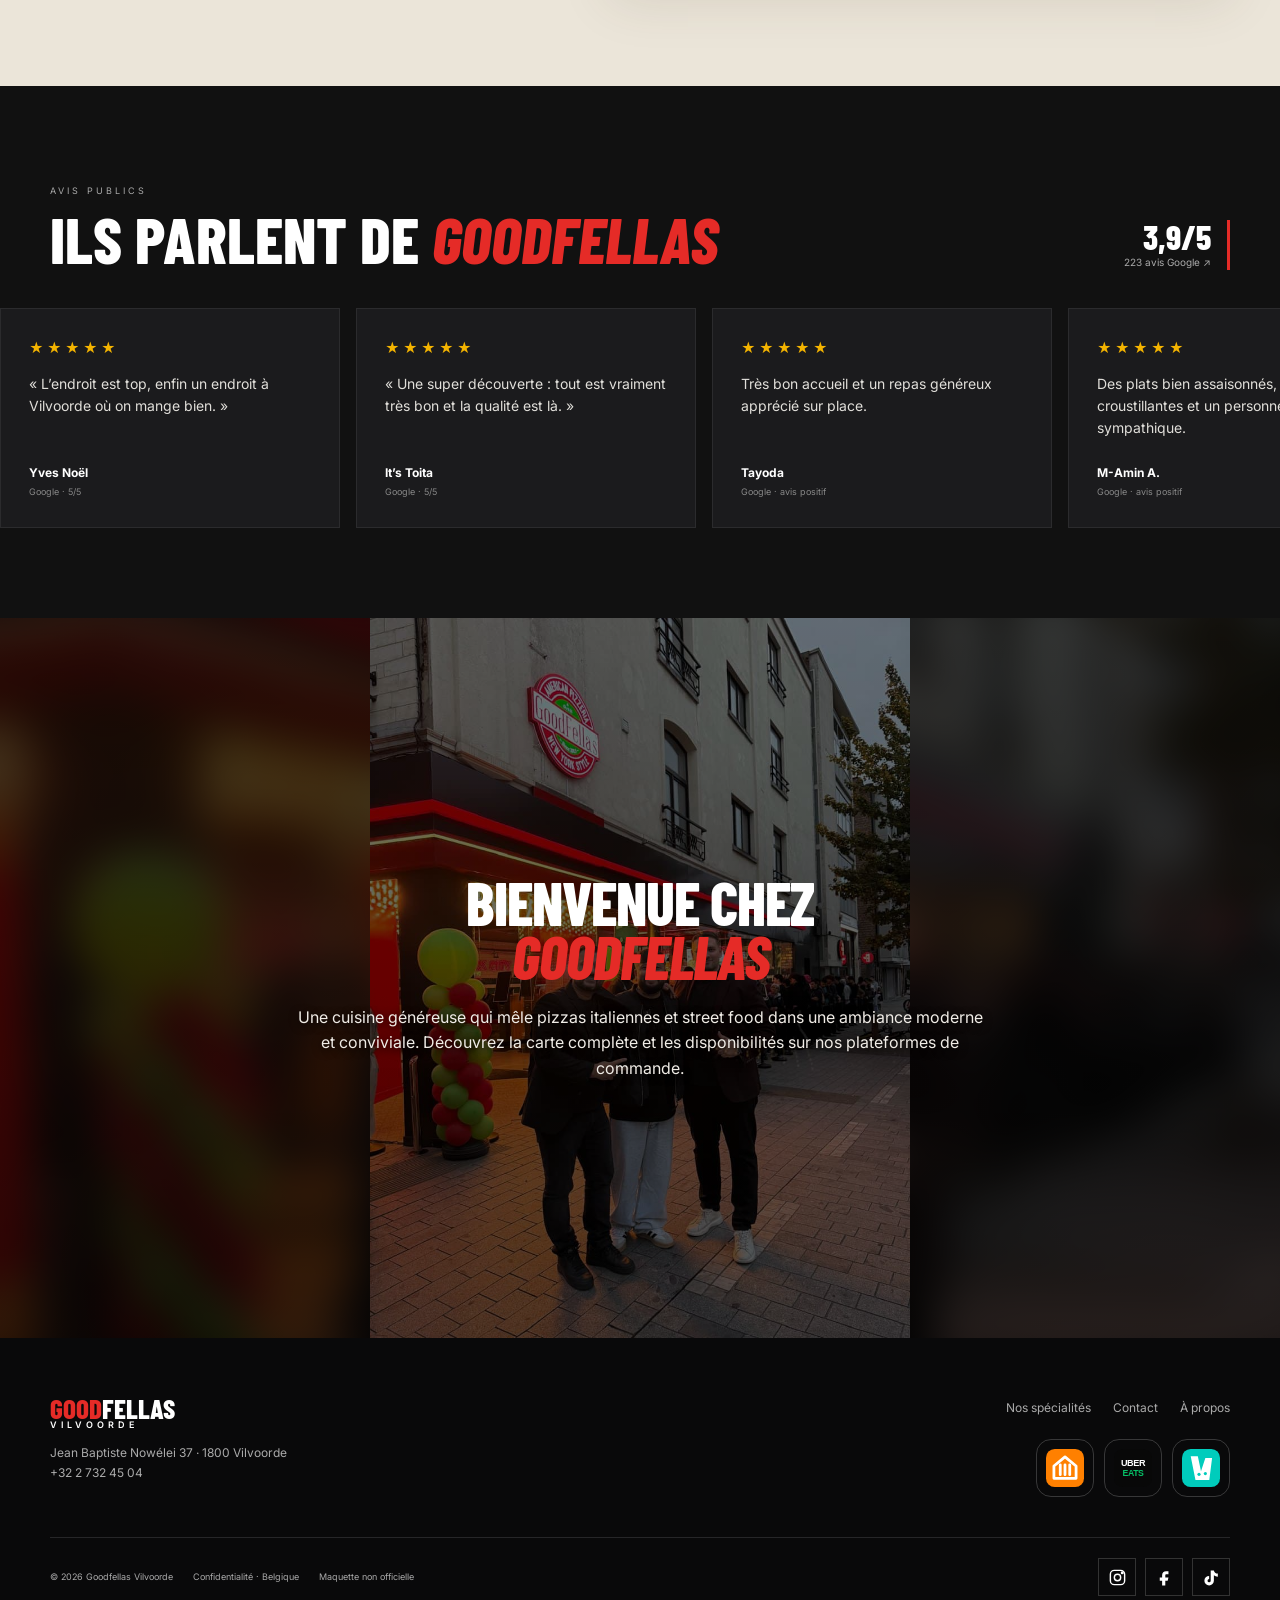
==== commit d5bcb45e: "Galerie, tailles de pizzas et avis Google" ====
--- a/index.html
+++ b/index.html
@@ -8,7 +8,7 @@
   <meta name="description" content="Découvrez les spécialités Goodfellas à Vilvoorde : pizzas, burgers, tacos, wraps, chicken et milkshakes. Commande en ligne et contact.">
   <meta name="theme-color" content="#0b0b0c">
   <meta property="og:title" content="Goodfellas Vilvoorde">
-  <meta property="og:description" content="Le fast-food version New York au cœur de Vilvorde.">
+  <meta property="og:description" content="Le fast-food version New York.">
   <meta property="og:type" content="restaurant">
   <meta property="og:locale" content="fr_BE">
   <meta property="og:image" content="images/hero-main-clean.png">
@@ -37,7 +37,7 @@
     <section class="hero" id="home">
       <div class="hero-shade"></div>
       <div class="wrap hero-content reveal">
-        <h1 data-i18n="heroTitle">Le fast-food version <em>New York</em><br>au cœur de Vilvorde</h1>
+        <h1 data-i18n="heroTitle">Le fast-food<br>version <em>New York</em></h1>
         <p data-i18n="heroText">Pizzas, burgers, tacos et recettes généreuses préparés pour les vrais gourmands.</p>
         <div class="hero-buttons"><a class="btn" href="#specialites" data-i18n="viewMenu">Voir le menu</a><a class="btn btn-outline" href="tel:+3227324504" data-i18n="callNow">Appeler maintenant</a></div>
       </div>
@@ -56,13 +56,13 @@
       </div>
     </section>
 
-    <section class="photo-strip" id="gallery" aria-label="Galerie culinaire">
-      <button class="gallery-photo reveal" data-caption="Chicken Parm — Fromage, blanc de poulet frit, parmesan, mozzarella, sauce tomate."><img src="images/gallery-01-chicken-parm-red.png" alt="Chicken Parm Goodfellas sur fond rouge" loading="lazy"><span class="gallery-label"><strong>Chicken Parm</strong><small>Fromage, blanc de poulet frit, parmesan, mozzarella, sauce tomate.</small></span></button>
-      <button class="gallery-photo reveal" data-caption="Pepperoni Sicilian — Fromage, sauce tomate, pepperoni de bœuf."><img src="images/gallery-02-pepperoni-sicilian-red.png" alt="Pepperoni Sicilian Goodfellas sur fond rouge" loading="lazy"><span class="gallery-label"><strong>Pepperoni Sicilian</strong><small>Fromage, sauce tomate, pepperoni de bœuf.</small></span></button>
-      <button class="gallery-photo gallery-portrait reveal" data-caption="Sliders Box Chicken — Bâtonnets de mozzarella (6 pièces), frites gaufrées, sliders de poulet (2 pièces), tomates, oignons, salade, cornichons, sauce ranch, sauce barbecue, ketchup et mayo."><img src="images/gallery-sliders-owner.png" alt="Chef Goodfellas présentant une pizza" loading="lazy"><span class="gallery-label"><strong>Sliders Box Chicken</strong><small>Bâtonnets de mozzarella, frites gaufrées et sliders de poulet.</small></span></button>
+    <section class="photo-strip" id="gallery" aria-label="Galerie Goodfellas">
+      <button class="gallery-photo gallery-portrait reveal" data-caption="La passion Goodfellas — des recettes généreuses préparées devant vous."><img src="images/gallery-sliders-owner.png" alt="Chef Goodfellas présentant une pizza" loading="lazy"><span class="gallery-label"><strong>La passion Goodfellas</strong><small>Des recettes généreuses préparées devant vous.</small></span></button>
+      <button class="gallery-photo reveal" data-caption="Chicken Parm — Fromage, blanc de poulet frit, parmesan, mozzarella et sauce tomate."><img src="images/gallery-01-chicken-parm-red.png" alt="Chicken Parm Goodfellas sur fond rouge" loading="lazy"><span class="gallery-label"><strong>Chicken Parm</strong><small>Poulet frit, parmesan, mozzarella et sauce tomate.</small></span></button>
+      <button class="gallery-photo gallery-portrait butcher-photo reveal" data-caption="Butcher Burger — un burger généreux à déguster avec les mains."><img src="images/gallery-butcher-burger.png" alt="Butcher Burger Goodfellas tenu à deux mains" loading="lazy"><span class="gallery-label"><strong>Butcher Burger</strong><small>Un burger généreux, servi avec frites et boisson.</small></span></button>
+      <button class="gallery-photo reveal" data-caption="Pepperoni Sicilian — Fromage, sauce tomate et pepperoni de bœuf."><img src="images/gallery-02-pepperoni-sicilian-red.png" alt="Pepperoni Sicilian Goodfellas sur fond rouge" loading="lazy"><span class="gallery-label"><strong>Pepperoni Sicilian</strong><small>Fromage, sauce tomate et pepperoni de bœuf.</small></span></button>
+      <button class="gallery-photo gallery-portrait team-photo reveal" data-caption="L’équipe Goodfellas — l’accueil et l’énergie du restaurant de Vilvoorde."><img src="images/gallery-pizza-goodfellas-opening.png" alt="Équipe Goodfellas devant le restaurant de Vilvoorde" loading="lazy"><span class="gallery-label"><strong>L’équipe Goodfellas</strong><small>Bienvenue dans notre restaurant de Vilvoorde.</small></span></button>
       <button class="gallery-photo reveal" data-caption="Boisson Goodfellas"><img src="images/gallery-04-boisson-red.png" alt="Boisson Goodfellas sur fond rouge" loading="lazy"><span class="gallery-label"><strong>Boisson Goodfellas</strong></span></button>
-      <button class="gallery-photo reveal" data-caption="Box Goodfellas"><img src="images/gallery-05-box-goodfellas-red.png" alt="Box Goodfellas avec sliders, frites et bâtonnets de mozzarella sur fond rouge" loading="lazy"><span class="gallery-label"><strong>Box Goodfellas</strong></span></button>
-      <button class="gallery-photo gallery-portrait reveal" data-caption="Pizza Goodfellas"><img src="images/gallery-pizza-goodfellas-opening.png" alt="Équipe Goodfellas devant le restaurant de Vilvoorde" loading="lazy"><span class="gallery-label"><strong>Pizza Goodfellas</strong></span></button>
     </section>
 
     <section class="contact" id="contact">
@@ -72,6 +72,7 @@
           <div class="contact-details reveal">
             <a class="contact-row" href="https://www.google.com/maps/dir/?api=1&destination=Jean+Baptiste+Nowelei+37+1800+Vilvoorde" target="_blank" rel="noopener"><span class="contact-icon">⌖</span><span><small data-i18n="address">ADRESSE</small><strong>Jean Baptiste Nowélei 37<br>1800 Vilvoorde, Belgique</strong></span></a>
             <a class="contact-row" href="tel:+3227324504"><span class="contact-icon">☎</span><span><small data-i18n="phone">TÉLÉPHONE</small><strong>+32 2 732 45 04</strong></span></a>
+            <a class="contact-row" href="mailto:Goodfellasvilvoorde@gmail.com"><span class="contact-icon">@</span><span><small>E-MAIL</small><strong>Goodfellasvilvoorde@gmail.com</strong></span></a>
             <details class="hours-card">
               <summary><span class="contact-icon">◷</span><span><small data-i18n="hours">HORAIRES</small><strong id="today-hours">Aujourd’hui · 16:00–23:00</strong><em>Voir toute la semaine</em></span></summary>
               <div class="hours-list">
@@ -96,8 +97,38 @@
       </div>
     </section>
 
+    <section class="reviews" aria-labelledby="reviews-title">
+      <div class="wrap reviews-heading">
+        <div><small>AVIS PUBLICS</small><h2 id="reviews-title">Ils parlent de <em>Goodfellas</em></h2></div>
+        <a href="https://www.google.com/search?q=Goodfellas+Vilvoorde+Avis" target="_blank" rel="noopener"><strong>3,9/5</strong><span>223 avis Google ↗</span></a>
+      </div>
+      <div class="reviews-viewport">
+        <div class="reviews-track">
+          <div class="reviews-group">
+            <article class="review-card"><div class="review-stars">★★★★★</div><p>« L’endroit est top, enfin un endroit à Vilvoorde où on mange bien. »</p><strong>Yves Noël</strong><small>Google · 5/5</small></article>
+            <article class="review-card"><div class="review-stars">★★★★★</div><p>« Une super découverte : tout est vraiment très bon et la qualité est là. »</p><strong>It’s Toita</strong><small>Google · 5/5</small></article>
+            <article class="review-card"><div class="review-stars">★★★★★</div><p>Très bon accueil et un repas généreux apprécié sur place.</p><strong>Tayoda</strong><small>Google · avis positif</small></article>
+            <article class="review-card"><div class="review-stars">★★★★★</div><p>Des plats bien assaisonnés, des frites croustillantes et un personnel sympathique.</p><strong>M-Amin A.</strong><small>Google · avis positif</small></article>
+            <article class="review-card"><div class="review-stars">★★★★★</div><p>Une première visite réussie avec l’envie de revenir.</p><strong>Sara Biebaut</strong><small>Google · avis positif</small></article>
+            <article class="review-card review-critical"><div class="review-stars">★☆☆☆☆</div><p>Une attente jugée trop longue pour une pizza à emporter.</p><strong>Orgesa Mehmeti</strong><small>Google · 1/5</small></article>
+            <article class="review-card review-critical"><div class="review-stars">★★☆☆☆</div><p>Une cliente a regretté la taille des menus enfants et un article manquant.</p><strong>Laura Naharro</strong><small>Google · avis critique</small></article>
+          </div>
+          <div class="reviews-group" aria-hidden="true">
+            <article class="review-card"><div class="review-stars">★★★★★</div><p>« L’endroit est top, enfin un endroit à Vilvoorde où on mange bien. »</p><strong>Yves Noël</strong><small>Google · 5/5</small></article>
+            <article class="review-card"><div class="review-stars">★★★★★</div><p>« Une super découverte : tout est vraiment très bon et la qualité est là. »</p><strong>It’s Toita</strong><small>Google · 5/5</small></article>
+            <article class="review-card"><div class="review-stars">★★★★★</div><p>Très bon accueil et un repas généreux apprécié sur place.</p><strong>Tayoda</strong><small>Google · avis positif</small></article>
+            <article class="review-card"><div class="review-stars">★★★★★</div><p>Des plats bien assaisonnés, des frites croustillantes et un personnel sympathique.</p><strong>M-Amin A.</strong><small>Google · avis positif</small></article>
+            <article class="review-card"><div class="review-stars">★★★★★</div><p>Une première visite réussie avec l’envie de revenir.</p><strong>Sara Biebaut</strong><small>Google · avis positif</small></article>
+            <article class="review-card review-critical"><div class="review-stars">★☆☆☆☆</div><p>Une attente jugée trop longue pour une pizza à emporter.</p><strong>Orgesa Mehmeti</strong><small>Google · 1/5</small></article>
+            <article class="review-card review-critical"><div class="review-stars">★★☆☆☆</div><p>Une cliente a regretté la taille des menus enfants et un article manquant.</p><strong>Laura Naharro</strong><small>Google · avis critique</small></article>
+          </div>
+        </div>
+      </div>
+    </section>
+
     <section class="about about-cover" id="about">
-      <img class="about-cover-photo" src="images/about-goodfellas-store.png" alt="Entrée du restaurant Goodfellas" loading="lazy">
+      <img class="about-cover-photo" src="images/gallery-pizza-goodfellas-opening.png" alt="" aria-hidden="true" loading="lazy">
+      <img class="about-cover-focus" src="images/gallery-pizza-goodfellas-opening.png" alt="L’équipe Goodfellas devant le restaurant de Vilvoorde" loading="lazy">
       <div class="about-cover-shade"></div>
       <div class="about-content reveal"><h2 data-i18n="aboutTitle">Bienvenue chez<br><em>Goodfellas</em></h2><p data-i18n="aboutText">Une cuisine généreuse qui mêle pizzas italiennes et street food dans une ambiance moderne et conviviale. Découvrez la carte complète et les disponibilités sur nos plateformes de commande.</p></div>
     </section>
--- a/style.css
+++ b/style.css
@@ -96,3 +96,57 @@
   .menu-price{font-size:16px}
   .menu-cta-actions{flex-direction:column}
 }
+
+/* Refined hero, alternating gallery and Google review marquee */
+.nav-actions .btn,.inner-page .site-header .btn{border-radius:999px;padding-inline:24px}
+.hero-content{max-width:980px}
+.hero h1{max-width:900px;text-wrap:balance}
+.butcher-photo img{object-position:center 52%}
+.team-photo img{object-position:center 38%}
+.reviews{padding:90px 0;background:#111;color:#fff;overflow:hidden}
+.reviews-heading{display:flex;align-items:end;justify-content:space-between;gap:35px;margin-bottom:38px}
+.reviews-heading small{font-size:9px;letter-spacing:3px;color:#aaa}
+.reviews-heading h2{font:800 clamp(42px,5vw,68px)/.95 var(--head);text-transform:uppercase;margin:8px 0 0}
+.reviews-heading h2 em{color:var(--red)}
+.reviews-heading>a{display:grid;text-align:right;border-right:3px solid var(--red);padding-right:16px}
+.reviews-heading>a strong{font:800 34px/1 var(--head);color:#fff}
+.reviews-heading>a span{color:#aaa;font-size:10px}
+.reviews-viewport{overflow:hidden}
+.reviews-track{display:flex;width:max-content;animation:reviews-scroll 48s linear infinite}
+.reviews-track:hover{animation-play-state:paused}
+.reviews-group{display:flex;gap:16px;padding-right:16px}
+.review-card{width:340px;min-height:220px;padding:28px;background:#1b1b1d;border:1px solid #ffffff12;display:flex;flex-direction:column}
+.review-card p{color:#e1dfda;font-size:14px;line-height:1.55;flex:1}
+.review-card strong{font-size:12px}
+.review-card small{color:#888;font-size:9px;margin-top:2px}
+.review-stars{color:#f4b400;letter-spacing:3px;font-size:14px}
+.review-critical{border-color:#e52b2755}
+@keyframes reviews-scroll{to{transform:translateX(-50%)}}
+.about-cover-photo{object-fit:cover;object-position:center;filter:blur(20px);transform:scale(1.08);opacity:.58}
+.about-cover-focus{position:absolute;inset:0;width:100%;height:100%;object-fit:contain;object-position:center;z-index:1}
+.about-cover-shade{z-index:2;background:linear-gradient(#0008,#000a)}
+.about-cover .about-content{z-index:3}
+.menu-item[open]{border-color:var(--red)}
+.menu-item summary{list-style:none;cursor:pointer}
+.menu-item summary::-webkit-details-marker{display:none}
+.menu-item summary .menu-item-head{position:relative;padding-right:22px}
+.menu-item summary .menu-item-head:after{content:'+';position:absolute;right:0;top:-4px;color:var(--red);font:800 22px var(--head)}
+.menu-item[open] summary .menu-item-head:after{content:'–'}
+.menu-item .size-hint{display:block;color:var(--red);font-size:9px;font-weight:800;margin-top:6px;text-transform:uppercase;letter-spacing:.7px}
+.size-prices{display:grid;grid-template-columns:repeat(2,1fr);gap:7px;margin-top:15px;padding-top:14px;border-top:1px solid #eee5d8}
+.size-price{display:flex;align-items:center;justify-content:space-between;gap:12px;background:#f8f4ed;padding:9px 11px}
+.size-price span{display:grid;font-size:10px;font-weight:700}
+.size-price span small{color:#858079;font-size:8px}
+.size-price strong{color:var(--red);font:800 16px var(--head);white-space:nowrap}
+.menu-cta-actions{flex-direction:column}
+@media(max-width:640px){
+  .nav-actions .btn,.inner-page .site-header .btn{padding-inline:14px}
+  .hero h1{font-size:54px;max-width:360px}
+  .reviews{padding:65px 0}
+  .reviews-heading{display:grid;align-items:start}
+  .reviews-heading>a{text-align:left;border-left:3px solid var(--red);border-right:0;padding-left:13px;padding-right:0}
+  .review-card{width:285px;min-height:205px}
+  .about-cover-focus{object-fit:contain}
+  .size-prices{grid-template-columns:1fr}
+}
+@media(prefers-reduced-motion:reduce){.reviews-track{animation:none}}
